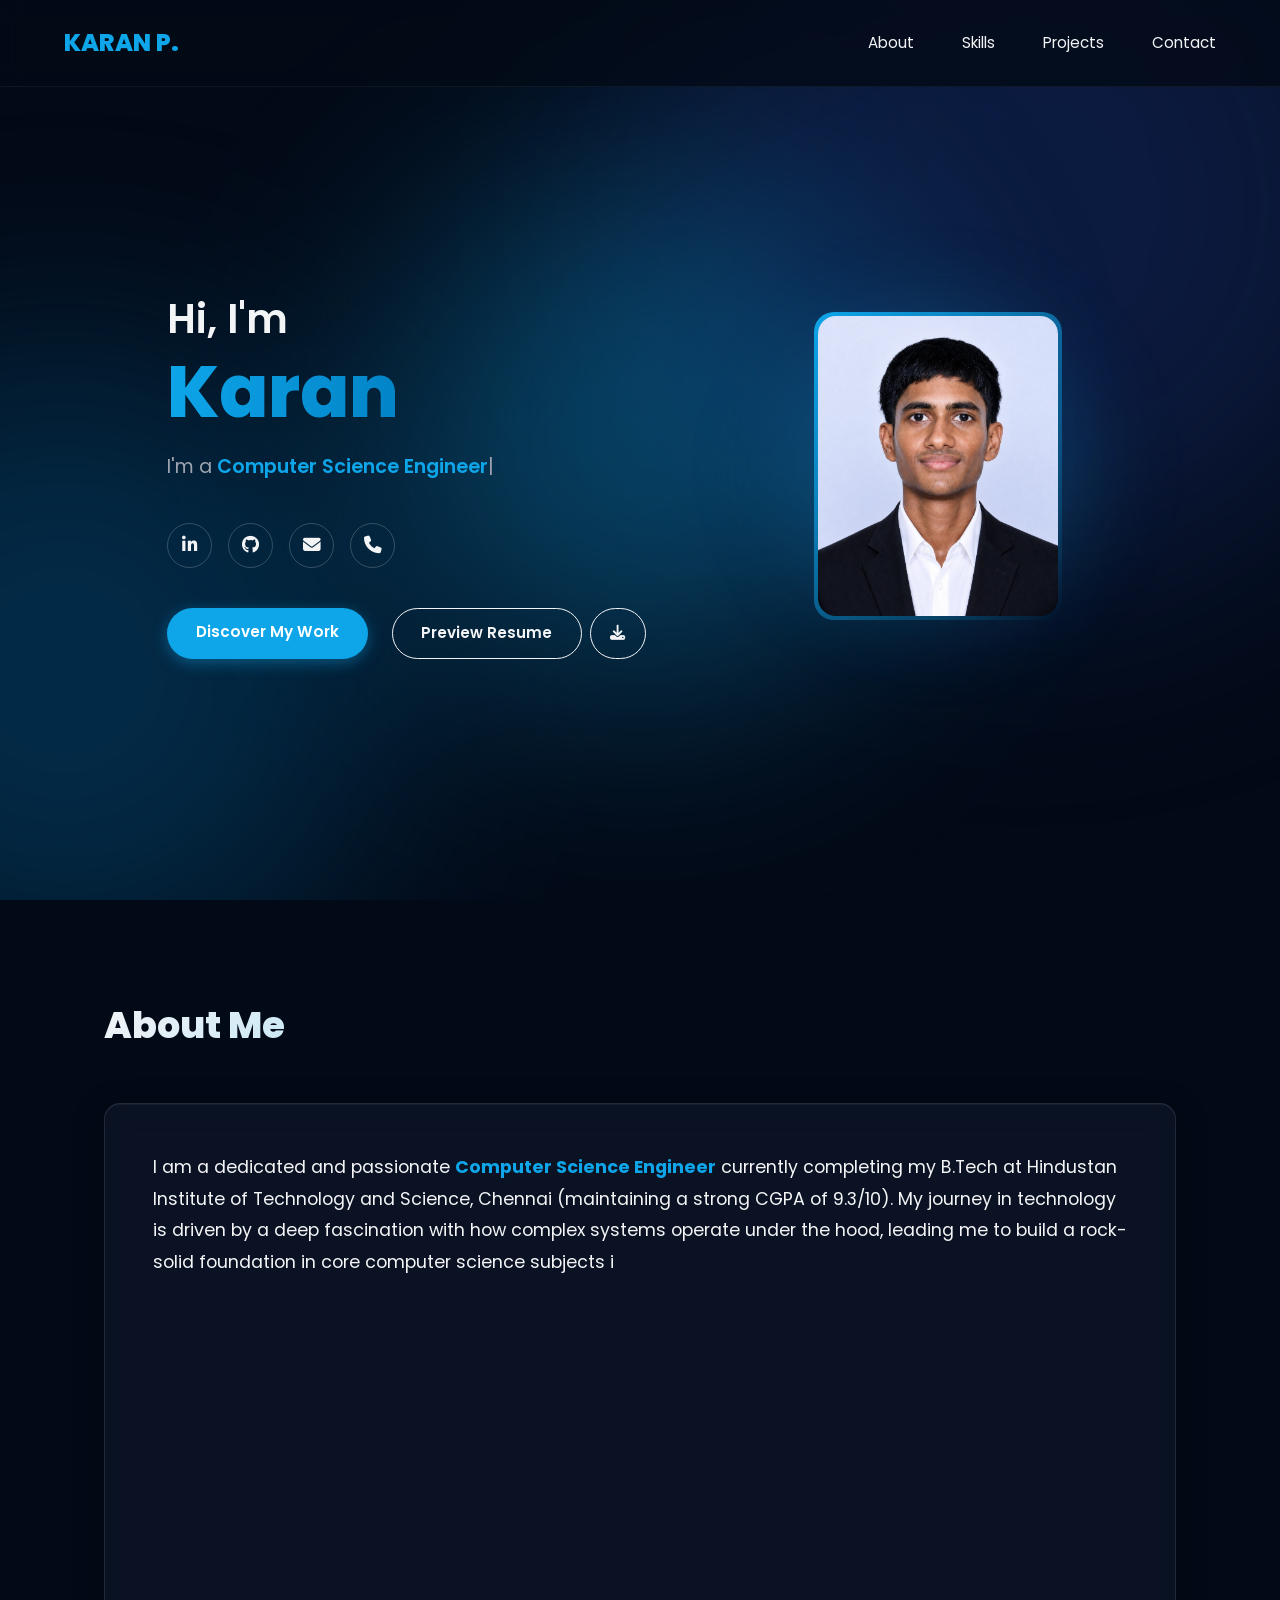
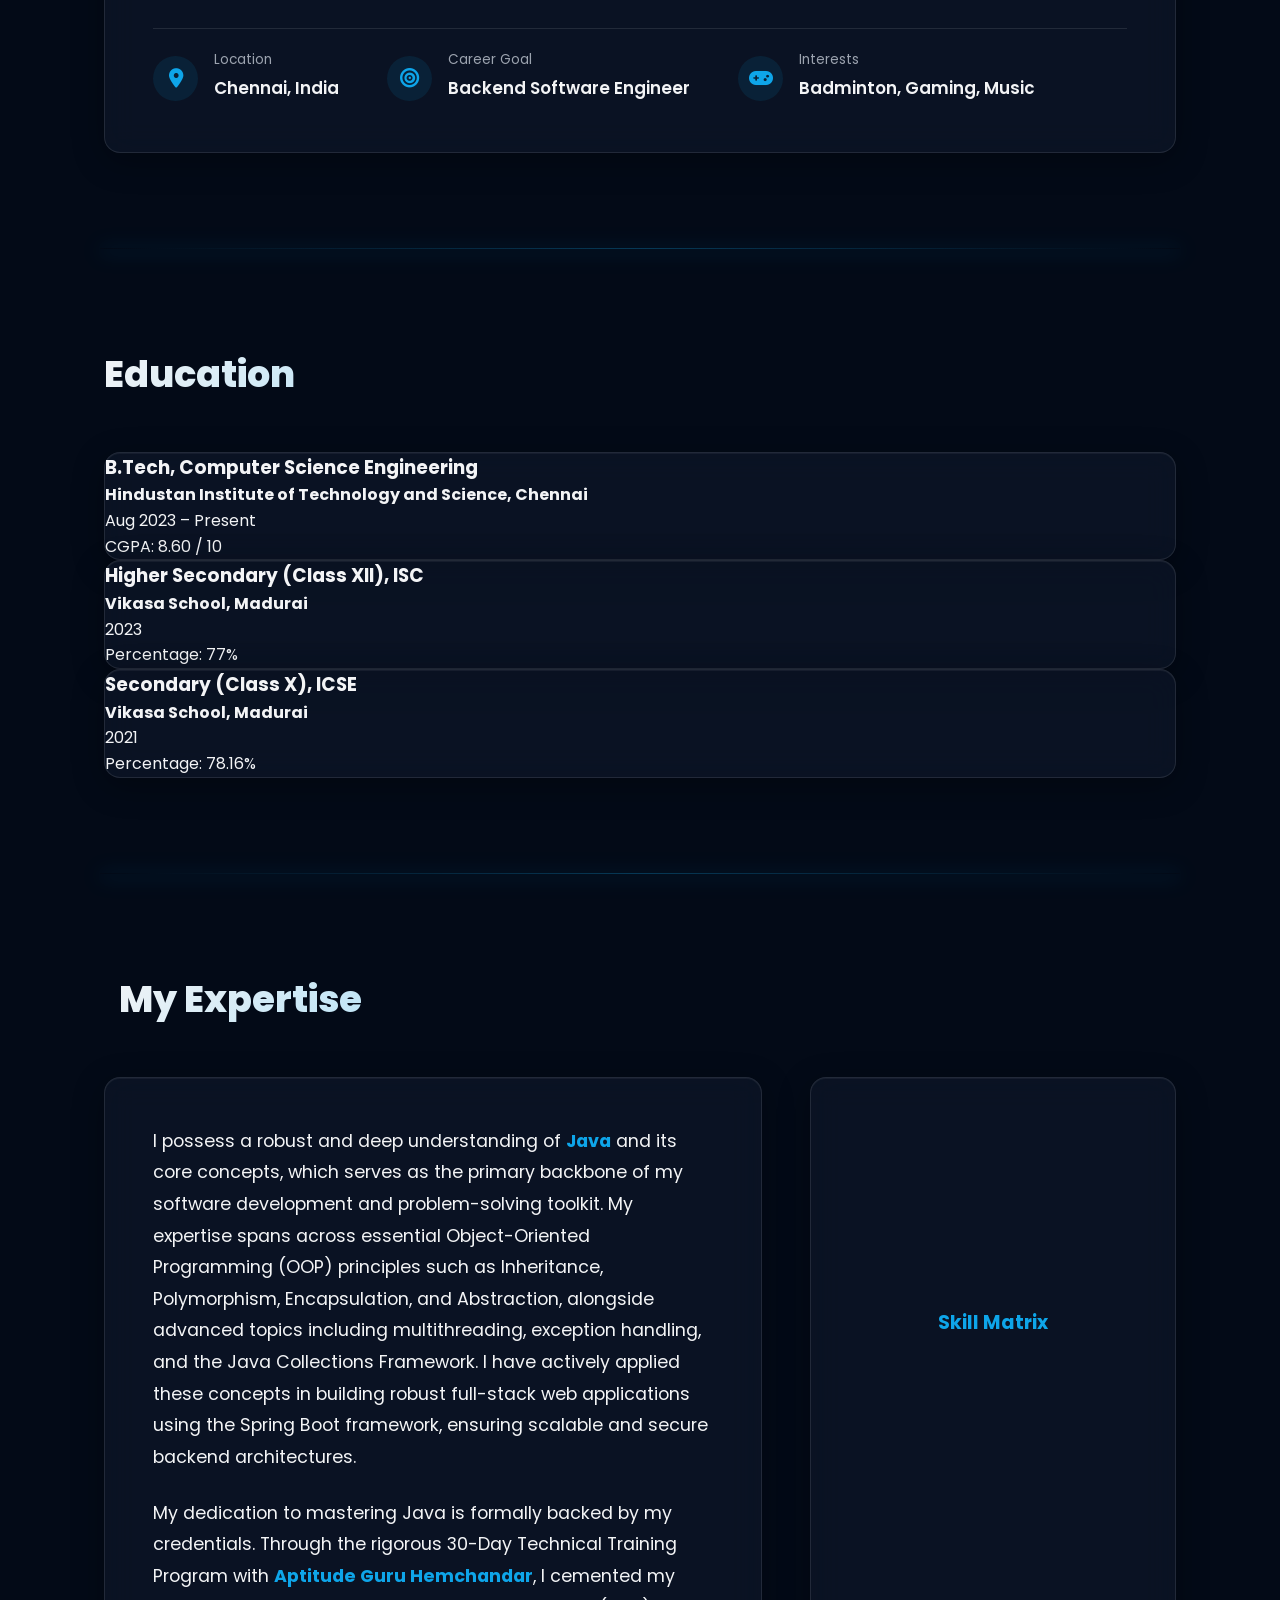
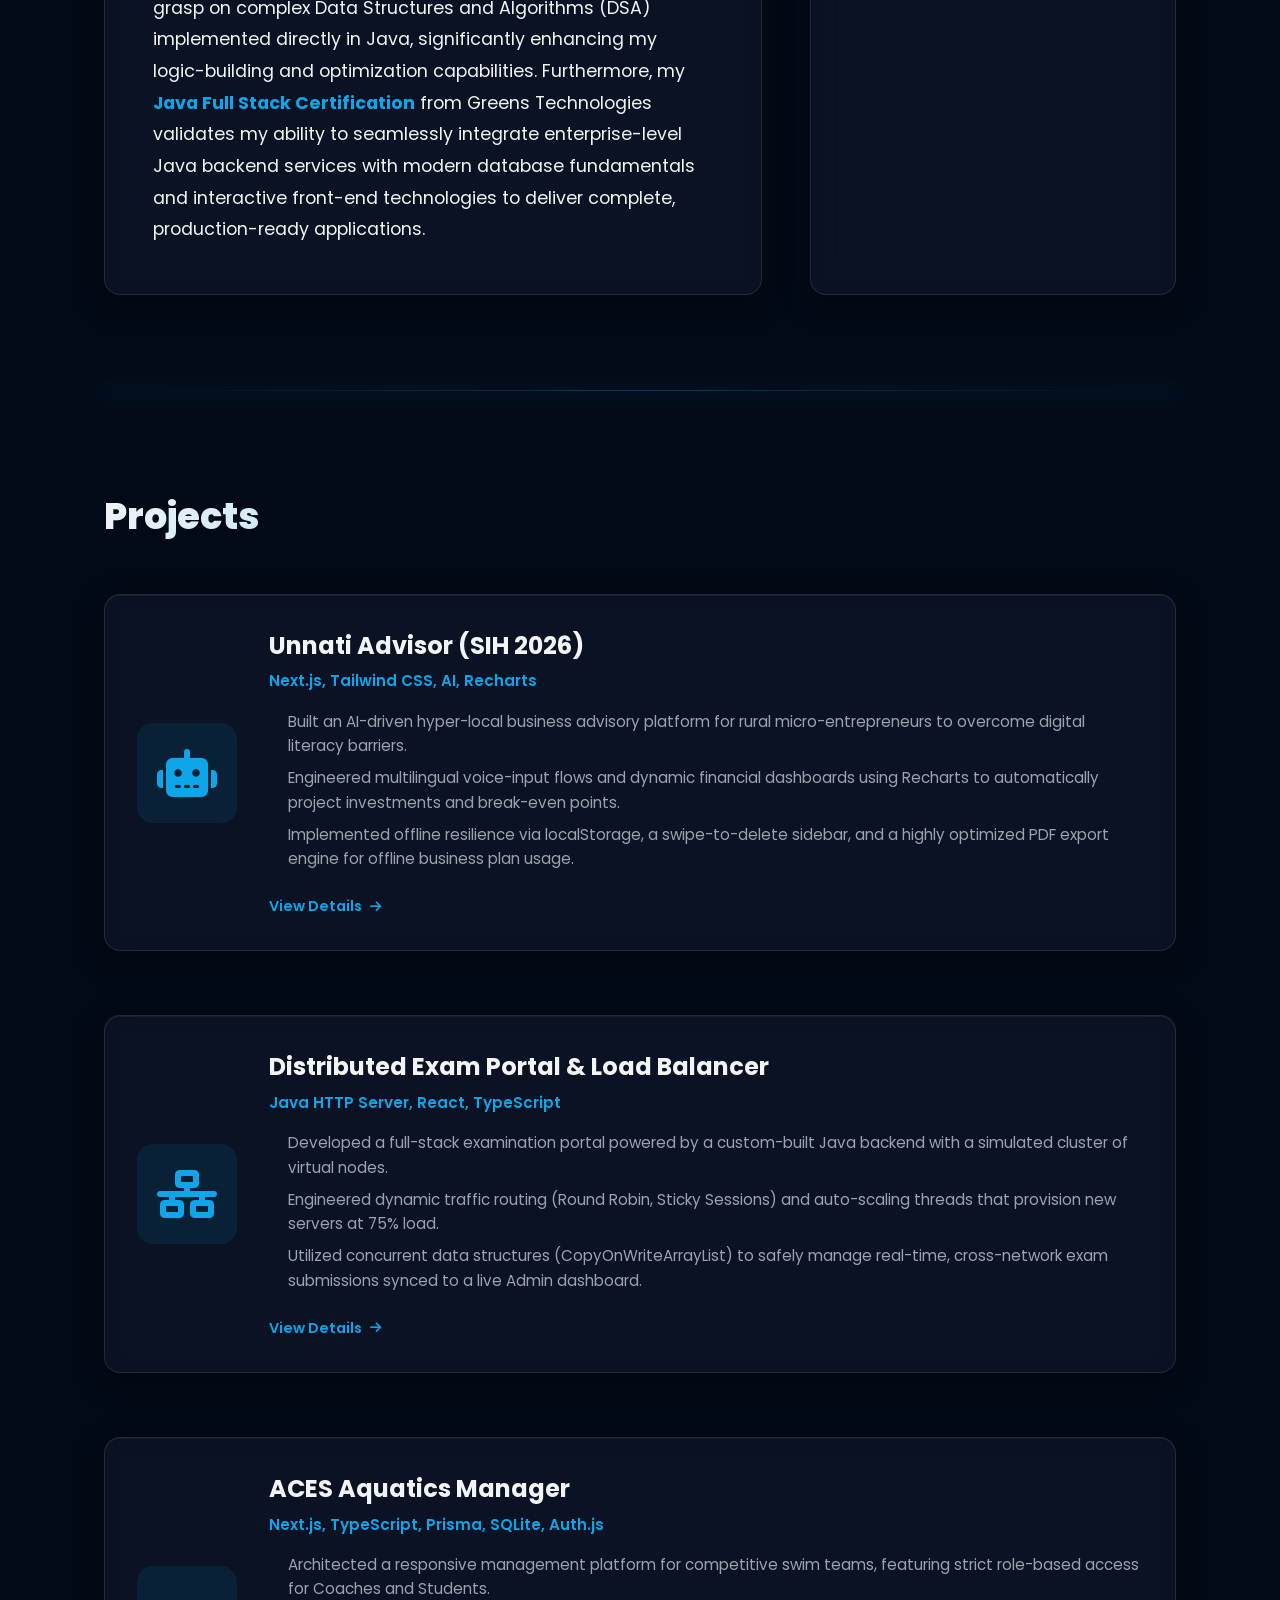
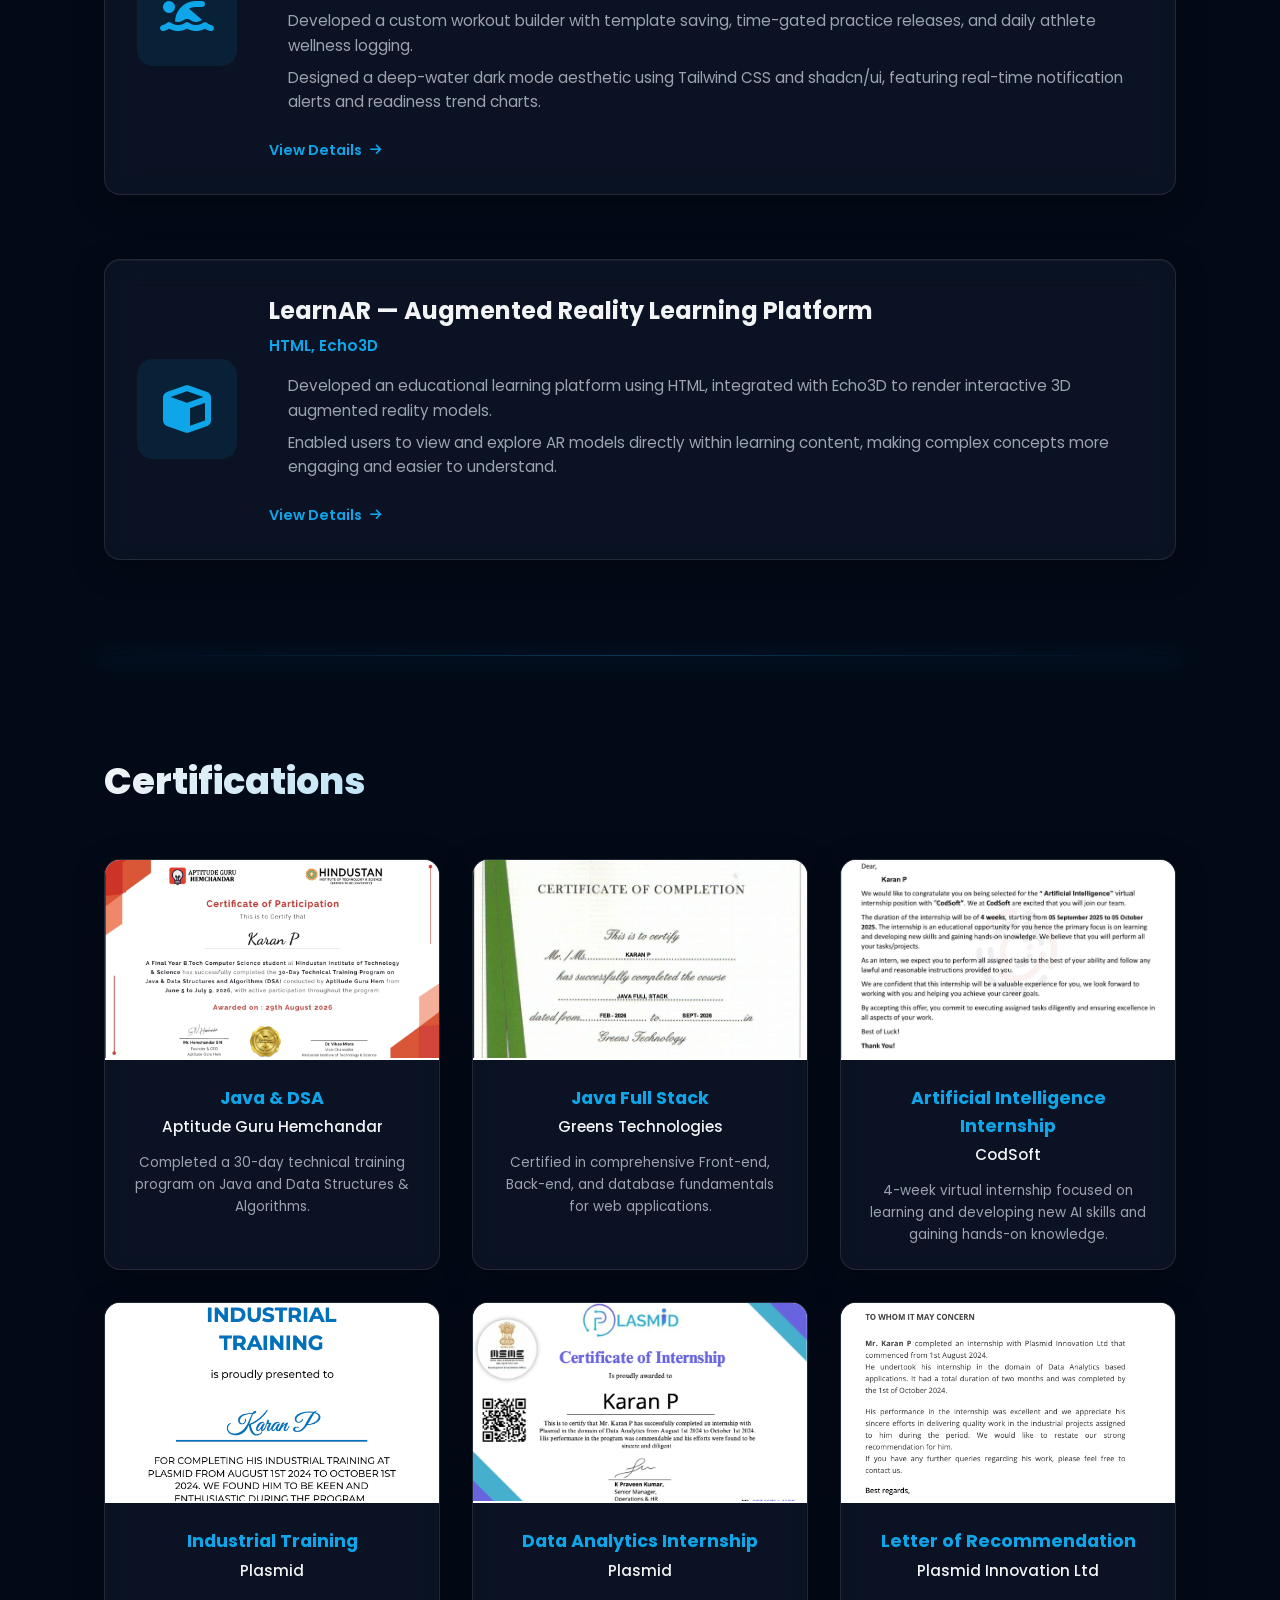
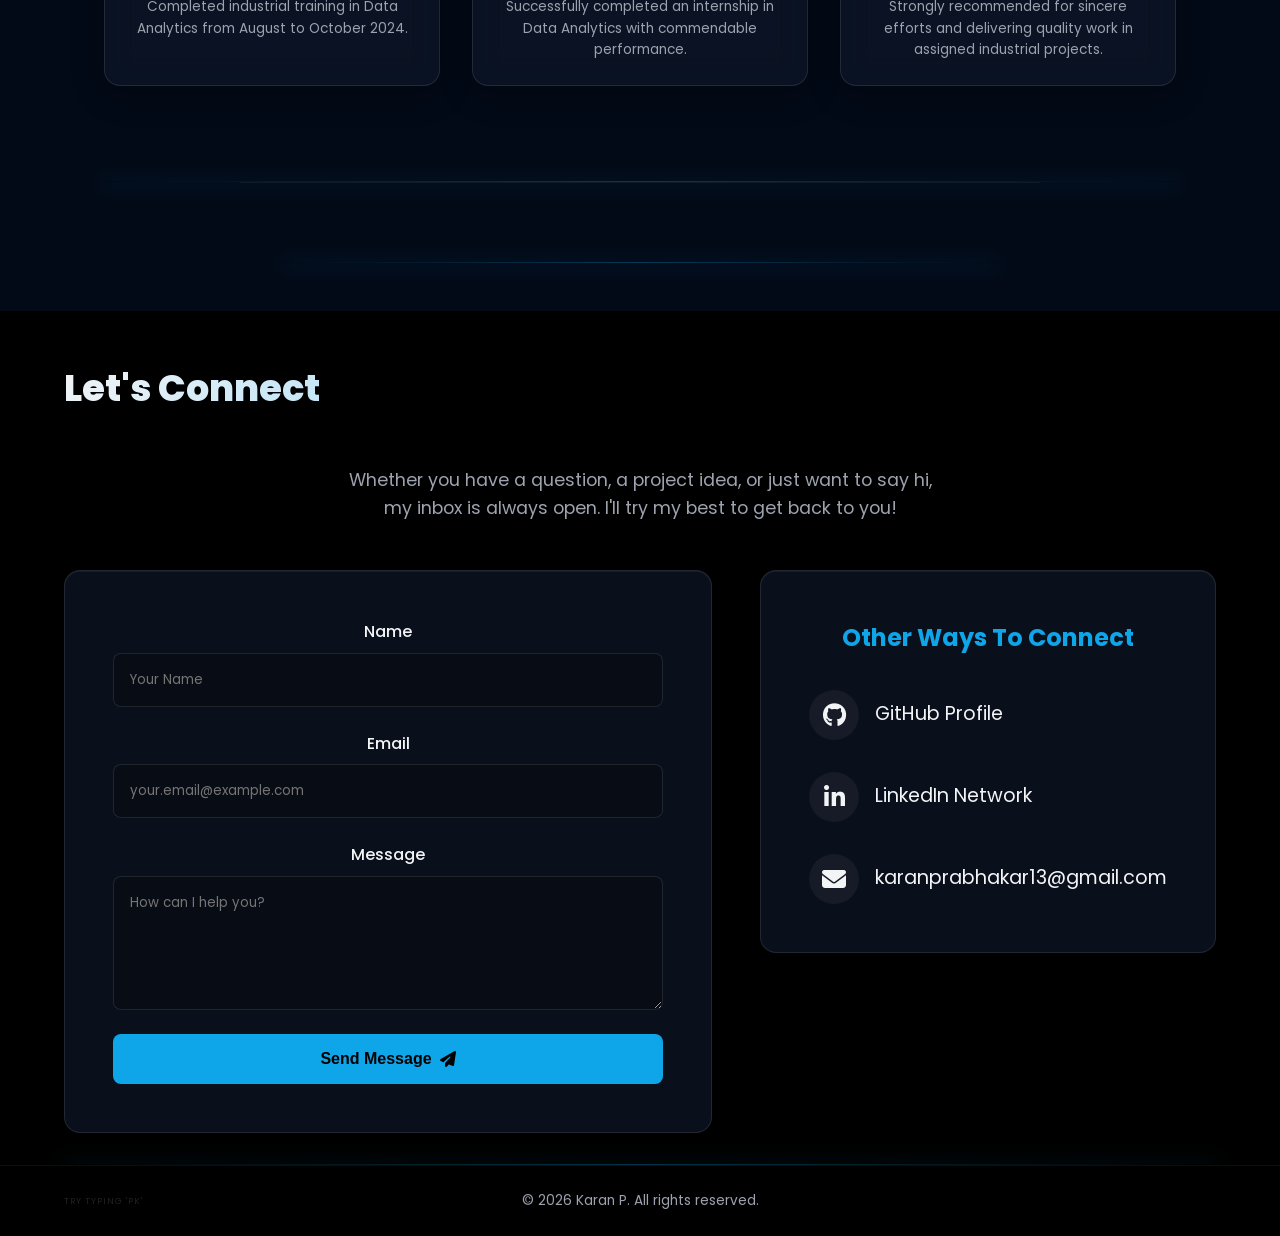
==== index.html @ 6539a645 "Add Interactive Radar Chart and Live Contact Form" ====
<!DOCTYPE html>
<html lang="en">
<head>
    <meta charset="UTF-8">
    <meta name="viewport" content="width=device-width, initial-scale=1.0">
    <title>Karan P - Portfolio</title>
    <link rel="stylesheet" href="style.css?v=1789898659">
    <!-- Font Awesome for icons -->
    <link rel="stylesheet" href="https://cdnjs.cloudflare.com/ajax/libs/font-awesome/6.4.0/css/all.min.css">
    <!-- Devicon for Tech Stack logos -->
    <link rel="stylesheet" href="https://cdn.jsdelivr.net/gh/devicons/devicon@v2.15.1/devicon.min.css">
    <link href="https://fonts.googleapis.com/css2?family=Poppins:wght@300;400;500;600;700;800&display=swap" rel="stylesheet">
    <link rel="icon" href="data:image/svg+xml,<svg xmlns=%22http://www.w3.org/2000/svg%22 viewBox=%220 0 100 100%22><text y=%22.95em%22 x=%2250%25%22 text-anchor=%22middle%22 font-size=%2275%22 fill=%22%230ea5e9%22 font-family=%22sans-serif%22 font-weight=%22bold%22>PK</text></svg>">
    <script type="module">
        import { initGhostFibers } from "./ghost-fibers.js?v=1789851057";
        document.addEventListener("DOMContentLoaded", () => {
            // Try initializing on hero section
            initGhostFibers("ghost-fibers-bg", { lineColor: "#0ea5e9", glowColor: "#0ea5e9" });
        });
    </script>

    <!-- Tailwind CSS (No Preflight to protect existing styles) -->
    <script src="https://cdn.tailwindcss.com"></script>
    <script>
        tailwind.config = {
            corePlugins: { preflight: false },
            theme: { extend: {} }
        }
    </script>
</head>
<body class="loading">
    <div id="ghost-fibers-bg"></div>

    <!-- Cinematic Loading Screen -->
    <div id="loader" class="cinematic-loader">
        <div class="loader-content">
            <div class="loader-subtitle">KARAN'S</div>
            <div class="loader-title">PORTFOLIO</div>
            <div class="splash-loader"></div>
        </div>
    </div>

    <canvas id="matrix-canvas" style="position: fixed; top: 0; left: 0; width: 100vw; height: 100vh; z-index: -3; opacity: 0; pointer-events: none; transition: opacity 1s;"></canvas>
    <div id="scroll-progress"></div>

    <!-- Custom Cursor -->

    <!-- Ambient Animated Background -->
    <div class="bg-blobs">
        <div class="blob blue"></div>
        <div class="blob red"></div>
        <div class="blob purple"></div>
    </div>
    <!-- Particles Overlay -->
    <div id="particles-js" style="position: fixed; top: 0; left: 0; width: 100vw; height: 100vh; z-index: -1; pointer-events: none;"></div>

    <header>
        <nav>
            <div class="logo">KARAN P.</div>
            <ul class="nav-links">
                <li><a href="#about">About</a></li>
                <li><a href="#skills">Skills</a></li>
                <li><a href="#projects">Projects</a></li>
                <li><a href="#contact">Contact</a></li>
            </ul>
            <div class="hamburger">
                <div class="line1"></div>
                <div class="line2"></div>
                <div class="line3"></div>
            </div>
        </nav>
    </header>

    <main>
        <section id="hero">
            <div class="hero-content reveal-init">
                <h1><span style="font-size: 2.5rem; font-weight: 600;">Hi, I'm</span> <br><span class="highlight" style="font-size: 4.5rem;">Karan</span></h1>
                <h2 class="typewriter-container">
                    I'm a <span class="typewriter"></span><span class="cursor-blink">|</span>
                </h2>
                
                <div class="social-links">
                    <a href="https://www.linkedin.com/in/karan-1310-p/" target="_blank" class="social-circle"><i class="fab fa-linkedin-in"></i></a>
                    <a href="https://github.com/Karan-P-13" target="_blank" class="social-circle"><i class="fab fa-github"></i></a>
                    <a href="mailto:karanprabhakar1310@gmail.com" class="social-circle"><i class="fas fa-envelope"></i></a>
                    <a href="tel:+918870772526" class="social-circle"><i class="fas fa-phone"></i></a>
                </div>

                <div class="hero-buttons">
                    <a href="#projects" class="btn primary">Discover My Work</a>
                    <div style="display: flex; gap: 0.5rem;">
                        <a href="#" onclick="openImageModal(event, 'resume_preview.png', 'Resume Preview')" class="btn secondary">Preview Resume</a>
                        <a href="Karan_P_Resume.pdf" download="Karan_P_Resume.pdf" class="btn secondary" title="Download Resume" onclick="fireConfetti()" style="padding: 0.8rem 1.2rem;"><i class="fas fa-download"></i></a>
                    </div>
                </div>
            </div>
            
            <div class="hero-image-container reveal-init">
                <div class="hero-image-glow"></div>
                <div class="hero-image">
                    <img src="profile.jpg" alt="Karan P">
                </div>
            </div>
        </section>

        <section id="about">
            <h2 class="section-title reveal-init">About Me</h2>
            <div class="about-content glass reveal-init" style="text-align: left; padding: 3rem; line-height: 1.8;">
                <div id="about-text-container">
                    <p style="margin-bottom: 1.5rem; font-size: 1.1rem; color: var(--text-primary);">
                        I am a dedicated and passionate <strong style="color: var(--accent-red);">Computer Science Engineer</strong> currently completing my B.Tech at Hindustan Institute of Technology and Science, Chennai (maintaining a strong CGPA of 9.3/10). My journey in technology is driven by a deep fascination with how complex systems operate under the hood, leading me to build a rock-solid foundation in core computer science subjects including Java, Database Management Systems, and Computer Networks.
                    </p>
                    <p style="margin-bottom: 1.5rem; font-size: 1.1rem; color: var(--text-primary);">
                        I actively translate theoretical knowledge into practical solutions by building robust full-stack web applications. My technical arsenal spans modern web technologies such as HTML, CSS, JavaScript, React, and enterprise-level backend frameworks like Spring Boot. I thrive in environments that challenge me to solve intricate problems and optimize system architectures.
                    </p>
                    <p style="font-size: 1.1rem; color: var(--text-primary);">
                        Beyond web development, I am continuously pushing the boundaries of my skill set by diving into the rapidly evolving fields of <strong style="color: var(--accent-red);">Artificial Intelligence & Machine Learning</strong> as part of my final-semester project. As a clear communicator and a highly dependable team player, I am eager to bring my adaptability, strong work ethic, and relentless learning mindset to an entry-level engineering role where I can make an immediate impact.
                    </p>
                </div>
                
                <hr style="border: 0; border-top: 1px solid rgba(255,255,255,0.1); margin: 2.5rem 0 1.5rem 0;">
                <div style="display: flex; gap: 3rem; flex-wrap: wrap;">
                    <div style="display: flex; align-items: center; gap: 1rem;">
                        <div style="width: 45px; height: 45px; border-radius: 50%; background: rgba(14, 165, 233, 0.1); display: flex; align-items: center; justify-content: center; color: var(--accent-red); font-size: 1.2rem;">
                            <i class="fas fa-map-marker-alt"></i>
                        </div>
                        <div>
                            <p style="font-size: 0.85rem; color: var(--text-secondary); margin: 0; line-height: 1;">Location</p>
                            <p style="font-size: 1.05rem; font-weight: 600; color: var(--text-primary); margin: 0; margin-top: 0.4rem;">Chennai, India</p>
                        </div>
                    </div>
                    <div style="display: flex; align-items: center; gap: 1rem;">
                        <div style="width: 45px; height: 45px; border-radius: 50%; background: rgba(14, 165, 233, 0.1); display: flex; align-items: center; justify-content: center; color: var(--accent-red); font-size: 1.2rem;">
                            <i class="fas fa-bullseye"></i>
                        </div>
                        <div>
                            <p style="font-size: 0.85rem; color: var(--text-secondary); margin: 0; line-height: 1;">Career Goal</p>
                            <p style="font-size: 1.05rem; font-weight: 600; color: var(--text-primary); margin: 0; margin-top: 0.4rem;">Backend Software Engineer</p>
                        </div>
                    </div>
                    <div style="display: flex; align-items: center; gap: 1rem;">
                        <div style="width: 45px; height: 45px; border-radius: 50%; background: rgba(14, 165, 233, 0.1); display: flex; align-items: center; justify-content: center; color: var(--accent-red); font-size: 1.2rem;">
                            <i class="fas fa-gamepad"></i>
                        </div>
                        <div>
                            <p style="font-size: 0.85rem; color: var(--text-secondary); margin: 0; line-height: 1;">Interests</p>
                            <p style="font-size: 1.05rem; font-weight: 600; color: var(--text-primary); margin: 0; margin-top: 0.4rem;">Badminton, Gaming, Music</p>
                        </div>
                    </div>
                </div>
            </div>
        </section>

        
        
        
        
        

        
<section id="education" class="max-w-4xl mx-auto p-6 font-sans">
  <!-- Heading perfectly aligned with the cards -->
  <h2 class="text-3xl font-bold mb-8 pl-10 text-white section-title reveal-init">Education</h2>
  
  <!-- Timeline Container -->
  <div class="relative ml-2 reveal-init">
    <!-- The persistent vertical line -->
    <div class="absolute left-0 top-0 bottom-0 w-[2px] bg-blue-500/30"></div>
    
    <!-- Education Item 1 -->
    <div class="relative pl-10 mb-8 group cursor-default">
      <!-- Glowing Dot (Locks perfectly to the line) -->
      <div class="absolute left-[-7px] top-6 w-4 h-4 rounded-full bg-[#0a0f1c] border-2 border-blue-500 transition-all duration-300 group-hover:bg-blue-500 group-hover:shadow-[0_0_12px_3px_rgba(59,130,246,0.6)]"></div>
      
      <!-- Card Content -->
      <div class="bg-[#0f172a] border border-slate-700/50 rounded-xl p-6 transition-all duration-300 group-hover:border-blue-500/30 group-hover:bg-[#15203b] glass">
        <h3 class="text-xl font-bold text-blue-400">B.Tech, Computer Science Engineering</h3>
        <h4 class="text-base font-medium text-gray-300 mt-1">Hindustan Institute of Technology and Science, Chennai</h4>
        <div class="inline-block px-3 py-1 mt-4 mb-2 text-xs font-semibold text-blue-300 bg-blue-900/30 rounded-full border border-blue-800/50">Aug 2023 – Present</div>
        <p class="text-sm font-medium text-gray-200 mt-2">CGPA: <span class="font-bold">8.60 / 10</span></p>
      </div>
    </div>

    <!-- Education Item 2 -->
    <div class="relative pl-10 mb-8 group cursor-default">
      <!-- Glowing Dot -->
      <div class="absolute left-[-7px] top-6 w-4 h-4 rounded-full bg-[#0a0f1c] border-2 border-blue-500 transition-all duration-300 group-hover:bg-blue-500 group-hover:shadow-[0_0_12px_3px_rgba(59,130,246,0.6)]"></div>
      
      <!-- Card Content -->
      <div class="bg-[#0f172a] border border-slate-700/50 rounded-xl p-6 transition-all duration-300 group-hover:border-blue-500/30 group-hover:bg-[#15203b] glass">
        <h3 class="text-xl font-bold text-blue-400">Higher Secondary (Class XII), ISC</h3>
        <h4 class="text-base font-medium text-gray-300 mt-1">Vikasa School, Madurai</h4>
        <div class="inline-block px-3 py-1 mt-4 mb-2 text-xs font-semibold text-blue-300 bg-blue-900/30 rounded-full border border-blue-800/50">2023</div>
        <p class="text-sm font-medium text-gray-200 mt-2">Percentage: <span class="font-bold">77%</span></p>
      </div>
    </div>

    <!-- Education Item 3 -->
    <div class="relative pl-10 mb-2 group cursor-default">
      <!-- Glowing Dot -->
      <div class="absolute left-[-7px] top-6 w-4 h-4 rounded-full bg-[#0a0f1c] border-2 border-blue-500 transition-all duration-300 group-hover:bg-blue-500 group-hover:shadow-[0_0_12px_3px_rgba(59,130,246,0.6)]"></div>
      
      <!-- Card Content -->
      <div class="bg-[#0f172a] border border-slate-700/50 rounded-xl p-6 transition-all duration-300 group-hover:border-blue-500/30 group-hover:bg-[#15203b] glass">
        <h3 class="text-xl font-bold text-blue-400">Secondary (Class X), ICSE</h3>
        <h4 class="text-base font-medium text-gray-300 mt-1">Vikasa School, Madurai</h4>
        <div class="inline-block px-3 py-1 mt-4 mb-2 text-xs font-semibold text-blue-300 bg-blue-900/30 rounded-full border border-blue-800/50">2021</div>
        <p class="text-sm font-medium text-gray-200 mt-2">Percentage: <span class="font-bold">78.16%</span></p>
      </div>
    </div>

  </div>
</section>

                <section id="skills">
            <h2 class="section-title reveal-init" style="display: flex; align-items: center; gap: 15px;">
                <i class="devicon-java-plain colored" style="font-size: 2.5rem;"></i> My Expertise
            </h2>
            <div class="skills-grid reveal-init">
                <div class="java-expertise-content glass"  style="padding: 3rem; text-align: left; line-height: 1.8;">
                    <p style="margin-bottom: 1.5rem; font-size: 1.1rem; color: var(--text-primary);">
                        I possess a robust and deep understanding of <strong style="color: var(--accent-color);">Java</strong> and its core concepts, which serves as the primary backbone of my software development and problem-solving toolkit. My expertise spans across essential Object-Oriented Programming (OOP) principles such as Inheritance, Polymorphism, Encapsulation, and Abstraction, alongside advanced topics including multithreading, exception handling, and the Java Collections Framework. I have actively applied these concepts in building robust full-stack web applications using the Spring Boot framework, ensuring scalable and secure backend architectures.
                    </p>
                    <p style="font-size: 1.1rem; color: var(--text-primary);">
                        My dedication to mastering Java is formally backed by my credentials. Through the rigorous 30-Day Technical Training Program with <strong style="color: var(--accent-color);">Aptitude Guru Hemchandar</strong>, I cemented my grasp on complex Data Structures and Algorithms (DSA) implemented directly in Java, significantly enhancing my logic-building and optimization capabilities. Furthermore, my <strong style="color: var(--accent-color);">Java Full Stack Certification</strong> from Greens Technologies validates my ability to seamlessly integrate enterprise-level Java backend services with modern database fundamentals and interactive front-end technologies to deliver complete, production-ready applications.
                    </p>
                </div>
                
                <div class="glass" style="padding: 2rem; display: flex; align-items: center; justify-content: center; flex-direction: column;">
                    <h3 style="color: var(--accent-color); margin-bottom: 1.5rem; font-size: 1.2rem;">Skill Matrix</h3>
                    <div style="width: 100%; max-width: 400px; aspect-ratio: 1/1;">
                        <canvas id="skillsChart"></canvas>
                    </div>
                </div>
            </div>
        </section>

        
        
        <section id="projects">
            <h2 class="section-title reveal-init">Projects</h2>
            <div class="card-container">
                
                <!-- Project 1: Unnati Advisor -->
                <div class="card glass reveal-init project-card" style="display: flex; gap: 2rem; align-items: center; margin-bottom: 2rem;">
                    <div class="project-icon" style="flex: 0 0 100px; height: 100px; background: rgba(14, 165, 233, 0.1); border-radius: 16px; display: flex; align-items: center; justify-content: center; font-size: 3rem; color: var(--accent-color);">
                        <i class="fas fa-robot"></i>
                    </div>
                    <div>
                        <h3 style="font-size: 1.5rem; color: var(--text-primary); margin-bottom: 0.25rem;">Unnati Advisor (SIH 2026)</h3>
                        <p class="institution" style="color: var(--accent-color); font-weight: 600; font-size: 0.95rem;">Next.js, Tailwind CSS, AI, Recharts</p>
                        <ul class="card-list" style="margin-top: 1rem;">
                            <li style="margin-bottom: 0.5rem;">Built an AI-driven hyper-local business advisory platform for rural micro-entrepreneurs to overcome digital literacy barriers.</li>
                            <li style="margin-bottom: 0.5rem;">Engineered multilingual voice-input flows and dynamic financial dashboards using Recharts to automatically project investments and break-even points.</li>
                            <li>Implemented offline resilience via localStorage, a swipe-to-delete sidebar, and a highly optimized PDF export engine for offline business plan usage.</li>
                        </ul>
                        <div class="project-hint" style="margin-top: 1.5rem; display: flex; align-items: center; gap: 0.5rem; color: var(--accent-color); font-size: 0.9rem; font-weight: 600;">
                            <span>View Details</span> <i class="fas fa-arrow-right" style="transition: transform 0.3s; font-size: 0.8rem;"></i>
                        </div>
                    </div>
                </div>

                <!-- Project 2: Distributed Systems Exam Portal -->
                <div class="card glass reveal-init project-card" style="display: flex; gap: 2rem; align-items: center; margin-bottom: 2rem;">
                    <div class="project-icon" style="flex: 0 0 100px; height: 100px; background: rgba(14, 165, 233, 0.1); border-radius: 16px; display: flex; align-items: center; justify-content: center; font-size: 3rem; color: var(--accent-color);">
                        <i class="fas fa-network-wired"></i>
                    </div>
                    <div>
                        <h3 style="font-size: 1.5rem; color: var(--text-primary); margin-bottom: 0.25rem;">Distributed Exam Portal & Load Balancer</h3>
                        <p class="institution" style="color: var(--accent-color); font-weight: 600; font-size: 0.95rem;">Java HTTP Server, React, TypeScript</p>
                        <ul class="card-list" style="margin-top: 1rem;">
                            <li style="margin-bottom: 0.5rem;">Developed a full-stack examination portal powered by a custom-built Java backend with a simulated cluster of virtual nodes.</li>
                            <li style="margin-bottom: 0.5rem;">Engineered dynamic traffic routing (Round Robin, Sticky Sessions) and auto-scaling threads that provision new servers at 75% load.</li>
                            <li>Utilized concurrent data structures (CopyOnWriteArrayList) to safely manage real-time, cross-network exam submissions synced to a live Admin dashboard.</li>
                        </ul>
                        <div class="project-hint" style="margin-top: 1.5rem; display: flex; align-items: center; gap: 0.5rem; color: var(--accent-color); font-size: 0.9rem; font-weight: 600;">
                            <span>View Details</span> <i class="fas fa-arrow-right" style="transition: transform 0.3s; font-size: 0.8rem;"></i>
                        </div>
                    </div>
                </div>

                <!-- Project 3: ACES Aquatics Manager -->
                <div class="card glass reveal-init project-card" style="display: flex; gap: 2rem; align-items: center; margin-bottom: 2rem;">
                    <div class="project-icon" style="flex: 0 0 100px; height: 100px; background: rgba(14, 165, 233, 0.1); border-radius: 16px; display: flex; align-items: center; justify-content: center; font-size: 3rem; color: var(--accent-color);">
                        <i class="fas fa-swimmer"></i>
                    </div>
                    <div>
                        <h3 style="font-size: 1.5rem; color: var(--text-primary); margin-bottom: 0.25rem;">ACES Aquatics Manager</h3>
                        <p class="institution" style="color: var(--accent-color); font-weight: 600; font-size: 0.95rem;">Next.js, TypeScript, Prisma, SQLite, Auth.js</p>
                        <ul class="card-list" style="margin-top: 1rem;">
                            <li style="margin-bottom: 0.5rem;">Architected a responsive management platform for competitive swim teams, featuring strict role-based access for Coaches and Students.</li>
                            <li style="margin-bottom: 0.5rem;">Developed a custom workout builder with template saving, time-gated practice releases, and daily athlete wellness logging.</li>
                            <li>Designed a deep-water dark mode aesthetic using Tailwind CSS and shadcn/ui, featuring real-time notification alerts and readiness trend charts.</li>
                        </ul>
                        <div class="project-hint" style="margin-top: 1.5rem; display: flex; align-items: center; gap: 0.5rem; color: var(--accent-color); font-size: 0.9rem; font-weight: 600;">
                            <span>View Details</span> <i class="fas fa-arrow-right" style="transition: transform 0.3s; font-size: 0.8rem;"></i>
                        </div>
                    </div>
                </div>

                <!-- Existing LearnAR Project -->
                <div class="card glass reveal-init project-card" style="display: flex; gap: 2rem; align-items: center;">
                    <div class="project-icon" style="flex: 0 0 100px; height: 100px; background: rgba(14, 165, 233, 0.1); border-radius: 16px; display: flex; align-items: center; justify-content: center; font-size: 3rem; color: var(--accent-color);">
                        <i class="fas fa-cube"></i>
                    </div>
                    <div>
                        <h3 style="font-size: 1.5rem; color: var(--text-primary); margin-bottom: 0.25rem;">LearnAR — Augmented Reality Learning Platform</h3>
                        <p class="institution" style="color: var(--accent-color); font-weight: 600; font-size: 0.95rem;">HTML, Echo3D</p>
                        <ul class="card-list" style="margin-top: 1rem;">
                            <li style="margin-bottom: 0.5rem;">Developed an educational learning platform using HTML, integrated with Echo3D to render interactive 3D augmented reality models.</li>
                            <li style="margin-bottom: 0.5rem;">Enabled users to view and explore AR models directly within learning content, making complex concepts more engaging and easier to understand.</li>
                        </ul>
                        <div class="project-hint" style="margin-top: 1.5rem; display: flex; align-items: center; gap: 0.5rem; color: var(--accent-color); font-size: 0.9rem; font-weight: 600;">
                            <span>View Details</span> <i class="fas fa-arrow-right" style="transition: transform 0.3s; font-size: 0.8rem;"></i>
                        </div>
                    </div>
                </div>

            </div>
        </section>


        <section id="credentials">
            <h2 class="section-title reveal-init">Certifications</h2>
            <div class="cert-grid">
                
                <a href="#" onclick="openImageModal(event, 'cert-aptitude.png', 'Java & DSA Certificate')" class="cert-card glass reveal-init">
                    <div class="cert-image">
                        <img src="cert-aptitude.png" alt="Aptitude Guru Certificate">
                    </div>
                    <div class="cert-info">
                        <h3>Java & DSA</h3>
                        <p>Aptitude Guru Hemchandar</p>
                        <p class="cert-desc">Completed a 30-day technical training program on Java and Data Structures & Algorithms.</p>
                    </div>
                </a>

                <a href="#" onclick="openImageModal(event, 'cert-greens.png', 'Java Full Stack Certificate')" class="cert-card glass reveal-init">
                    <div class="cert-image">
                        <img src="cert-greens.png" alt="Greens Technologies Certificate">
                    </div>
                    <div class="cert-info">
                        <h3>Java Full Stack</h3>
                        <p>Greens Technologies</p>
                        <p class="cert-desc">Certified in comprehensive Front-end, Back-end, and database fundamentals for web applications.</p>
                    </div>
                </a>

                <a href="#" onclick="openImageModal(event, 'cert-codsoft.png', 'CodSoft Internship Offer Letter')" class="cert-card glass reveal-init">
                    <div class="cert-image">
                        <img src="cert-codsoft.png" alt="CodSoft Internship Offer Letter">
                    </div>
                    <div class="cert-info">
                        <h3>Artificial Intelligence Internship</h3>
                        <p>CodSoft</p>
                        <p class="cert-desc">4-week virtual internship focused on learning and developing new AI skills and gaining hands-on knowledge.</p>
                    </div>
                </a>
                <a href="#" onclick="openImageModal(event, 'plasmid-training.png', 'Industrial Training Certificate')" class="cert-card glass reveal-init">
                    <div class="cert-image">
                        <img src="plasmid-training.png" alt="Plasmid Industrial Training Certificate">
                    </div>
                    <div class="cert-info">
                        <h3>Industrial Training</h3>
                        <p>Plasmid</p>
                        <p class="cert-desc">Completed industrial training in Data Analytics from August to October 2024.</p>
                    </div>
                </a>

                <a href="#" onclick="openImageModal(event, 'plasmid-internship.png', 'Data Analytics Internship Certificate')" class="cert-card glass reveal-init">
                    <div class="cert-image">
                        <img src="plasmid-internship.png" alt="Plasmid Internship Certificate">
                    </div>
                    <div class="cert-info">
                        <h3>Data Analytics Internship</h3>
                        <p>Plasmid</p>
                        <p class="cert-desc">Successfully completed an internship in Data Analytics with commendable performance.</p>
                    </div>
                </a>

                <a href="#" onclick="openImageModal(event, 'plasmid-lor.png', 'Letter of Recommendation')" class="cert-card glass reveal-init">
                    <div class="cert-image">
                        <img src="plasmid-lor.png" alt="Plasmid Letter of Recommendation">
                    </div>
                    <div class="cert-info">
                        <h3>Letter of Recommendation</h3>
                        <p>Plasmid Innovation Ltd</p>
                        <p class="cert-desc">Strongly recommended for sincere efforts and delivering quality work in assigned industrial projects.</p>
                    </div>
                </a>


            </div>
        </section>

        <section id="tech-stack" class="mini-tech-stack">
            <div class="tech-grid reveal-init">
                <div class="tech-item" data-tooltip="Java"><i class="devicon-java-plain colored"></i></div>
                <div class="tech-item" data-tooltip="Spring Boot"><i class="devicon-spring-plain colored"></i></div>
                <div class="tech-item" data-tooltip="React"><i class="devicon-react-original colored"></i></div>
            </div>
        </section>

                <section id="contact" class="contact-section reveal-init">
            <h2 class="section-title">Let's Connect</h2>
            <p style="text-align: center; color: var(--text-secondary); max-width: 600px; margin: 0 auto 3rem auto; font-size: 1.1rem;">
                Whether you have a question, a project idea, or just want to say hi, my inbox is always open. I'll try my best to get back to you!
            </p>
            
            <div class="skills-grid" style="align-items: start;">
                <!-- Contact Form -->
                <div class="glass" style="padding: 3rem;">
                    <form action="https://formspree.io/f/xvgoekwa" method="POST" id="contact-form" style="display: flex; flex-direction: column; gap: 1.5rem;">
                        <div style="display: flex; flex-direction: column; gap: 0.5rem;">
                            <label for="name" style="color: var(--text-primary); font-weight: 500;">Name</label>
                            <input type="text" id="name" name="name" required style="padding: 1rem; border-radius: 8px; background: rgba(0,0,0,0.2); border: 1px solid rgba(255,255,255,0.1); color: white; font-family: 'Poppins', sans-serif;" placeholder="Your Name">
                        </div>
                        <div style="display: flex; flex-direction: column; gap: 0.5rem;">
                            <label for="email" style="color: var(--text-primary); font-weight: 500;">Email</label>
                            <input type="email" id="email" name="email" required style="padding: 1rem; border-radius: 8px; background: rgba(0,0,0,0.2); border: 1px solid rgba(255,255,255,0.1); color: white; font-family: 'Poppins', sans-serif;" placeholder="your.email@example.com">
                        </div>
                        <div style="display: flex; flex-direction: column; gap: 0.5rem;">
                            <label for="message" style="color: var(--text-primary); font-weight: 500;">Message</label>
                            <textarea id="message" name="message" rows="5" required style="padding: 1rem; border-radius: 8px; background: rgba(0,0,0,0.2); border: 1px solid rgba(255,255,255,0.1); color: white; font-family: 'Poppins', sans-serif; resize: vertical;" placeholder="How can I help you?"></textarea>
                        </div>
                        <button type="submit" class="modal-btn primary" style="justify-content: center; border: none; font-size: 1rem; cursor: pointer; padding: 1rem;">
                            Send Message <i class="fas fa-paper-plane"></i>
                        </button>
                    </form>
                </div>
                
                <!-- Social Links -->
                <div class="glass" style="padding: 3rem; display: flex; flex-direction: column; gap: 2rem;">
                    <h3 style="color: var(--accent-color); font-size: 1.5rem;">Other Ways To Connect</h3>
                    
                    <a href="https://github.com/Karan-P-13" target="_blank" style="display: flex; align-items: center; gap: 1rem; color: var(--text-primary); text-decoration: none; font-size: 1.2rem; transition: color 0.3s;">
                        <div style="width: 50px; height: 50px; border-radius: 50%; background: rgba(255,255,255,0.05); display: flex; align-items: center; justify-content: center; font-size: 1.5rem; transition: transform 0.3s;" class="social-icon">
                            <i class="fab fa-github"></i>
                        </div>
                        GitHub Profile
                    </a>
                    
                    <a href="https://www.linkedin.com/in/karanprabhakar13/" target="_blank" style="display: flex; align-items: center; gap: 1rem; color: var(--text-primary); text-decoration: none; font-size: 1.2rem; transition: color 0.3s;">
                        <div style="width: 50px; height: 50px; border-radius: 50%; background: rgba(255,255,255,0.05); display: flex; align-items: center; justify-content: center; font-size: 1.5rem; transition: transform 0.3s;" class="social-icon">
                            <i class="fab fa-linkedin-in"></i>
                        </div>
                        LinkedIn Network
                    </a>
                    
                    <a href="mailto:karanprabhakar13@gmail.com" style="display: flex; align-items: center; gap: 1rem; color: var(--text-primary); text-decoration: none; font-size: 1.2rem; transition: color 0.3s;">
                        <div style="width: 50px; height: 50px; border-radius: 50%; background: rgba(255,255,255,0.05); display: flex; align-items: center; justify-content: center; font-size: 1.5rem; transition: transform 0.3s;" class="social-icon">
                            <i class="fas fa-envelope"></i>
                        </div>
                        karanprabhakar13@gmail.com
                    </a>
                </div>
            </div>
        </section>
    </main>

        <footer>
        <p>&copy; 2026 Karan P. All rights reserved.</p>
        <span class="pk-hint" style="position: absolute; left: 5%; top: 50%; transform: translateY(-50%); font-size: 0.55rem; letter-spacing: 1px; user-select: none;">TRY TYPING 'PK'</span>
    </footer>

    <!-- Back to Top -->
    <button id="back-to-top" title="Go to top"><i class="fas fa-arrow-up"></i></button>


    <!-- Resume Modal -->
    <div id="image-modal" class="modal-overlay">
        <div class="modal-header">
            <h2 id="modal-title">Preview</h2>
            <button class="close-btn" onclick="closeImageModal()">×</button>
        </div>
        <div class="modal-content">
            <img id="modal-image" src="" alt="Preview">
        </div>
    </div>

    <!-- External Libraries for Catchy Effects -->
    
    <!-- Cinematic Project Modal -->
    <div id="project-modal" class="modal-overlay">
        <div class="modal-content glass">
            <button class="modal-close" id="modal-close-btn"><i class="fas fa-times"></i></button>
            <div class="modal-body">
                <div class="modal-header">
                    <h2 id="modal-title">Project Title</h2>
                    <div id="modal-tech" class="modal-tech">Tech Stack</div>
                </div>
                <div id="modal-desc" style="color: var(--text-secondary); line-height: 1.6;">
                    Project description goes here.
                </div>
                <div class="modal-buttons">
                    <a href="#" class="modal-btn primary" id="modal-demo-btn" target="_blank"><i class="fas fa-external-link-alt"></i> Live Demo</a>
                    <a href="#" class="modal-btn secondary" id="modal-github-btn" target="_blank"><i class="fab fa-github"></i> View Code</a>
                </div>
            </div>
        </div>
    </div>

    <script src="https://cdn.jsdelivr.net/particles.js/2.0.0/particles.min.js"></script>
    <script src="https://cdnjs.cloudflare.com/ajax/libs/vanilla-tilt/1.7.0/vanilla-tilt.min.js"></script>
    
    <script src="https://cdn.jsdelivr.net/npm/canvas-confetti@1.6.0/dist/confetti.browser.min.js"></script>
    <script src="https://cdn.jsdelivr.net/npm/chart.js"></script>
    <script src="click-spark.js?v=1789850035"></script>
    <script src="script.js?v=1789898659"></script>
</body>
</html>
---- style.css ----
:root {
    --accent-color: var(--accent-red);
    --bg-color: #030a17; /* Very dark blue */
    --text-primary: #f3f4f6;
    --text-secondary: #9ca3af;
    --accent-blue: #0284c7; /* Darker sky blue */
    --accent-red: #0ea5e9; /* Sky blue (previously red) */
    --accent-purple: #3b82f6; /* Royal blue (previously purple) */
    --border-color: rgba(255, 255, 255, 0.1);
}

* {
    margin: 0;
    padding: 0;
    box-sizing: border-box;
}

body {
    font-family: 'Poppins', sans-serif;
    background-color: transparent;
    color: var(--text-primary);
    line-height: 1.6;
    overflow-x: hidden;
}

html {
    scroll-behavior: smooth;
}

a {
    text-decoration: none;
    color: inherit;
}

ul {
    list-style: none;
}

/* Custom Cursor */


/* Ambient Animated Background */
.bg-blobs {
    position: fixed;
    top: 0;
    left: 0;
    width: 100vw;
    height: 100vh;
    overflow: hidden;
    z-index: -1;
    pointer-events: none;
}

.blob {
    position: absolute;
    border-radius: 50%;
    filter: blur(120px);
    opacity: 0.35;
    animation: float 30s infinite linear;
}

.blob.blue {
    width: 60vw;
    height: 60vw;
    background: #1e3a8a; /* Dark blue */
    top: -20%;
    right: -10%;
}

.blob.red {
    width: 50vw;
    height: 50vw;
    background: #0369a1; /* Medium blue */
    bottom: -10%;
    left: -20%;
    animation-duration: 25s;
    animation-direction: reverse;
}

.blob.purple {
    width: 40vw;
    height: 40vw;
    background: #0ea5e9; /* Light blue */
    top: 20%;
    left: 30%;
    animation-duration: 35s;
}

@keyframes float {
    0% { transform: translate(0, 0) scale(1) rotate(0deg); }
    33% { transform: translate(40vw, 30vh) scale(1.3) rotate(90deg); }
    66% { transform: translate(-30vw, 50vh) scale(0.7) rotate(-45deg); }
    100% { transform: translate(0, 0) scale(1) rotate(0deg); }
}

/* Glassmorphism Utility */
.glass {
    background: rgba(15, 23, 42, 0.65); 
    backdrop-filter: blur(15px);
    -webkit-backdrop-filter: blur(15px);
    border: 1px solid var(--border-color);
    border-radius: 16px;
    box-shadow: 0 8px 32px rgba(0, 0, 0, 0.3), inset 0 1px 0 rgba(255, 255, 255, 0.05);
    transition: transform 0.4s ease, border-color 0.4s ease, box-shadow 0.4s ease;
}

.glass:hover {
    border-color: rgba(14, 165, 233, 0.4); 
    box-shadow: 0 10px 30px rgba(0, 0, 0, 0.5);
}

/* Smooth Scroll Reveals - Smoother Transition */
.reveal-init {
    opacity: 0;
    transform: translateY(40px) scale(0.95);
    transition: opacity 0.8s cubic-bezier(0.16, 1, 0.3, 1), transform 0.8s cubic-bezier(0.16, 1, 0.3, 1);
}

.reveal-active {
    opacity: 1;
    transform: translateY(0) scale(1);
}

/* Header & Nav */
header {
    position: fixed;
    top: 0;
    width: 100%;
    z-index: 1000;
    background: rgba(3, 10, 23, 0.8);
    backdrop-filter: blur(10px);
    border-bottom: 1px solid rgba(255,255,255,0.05);
}

nav {
    display: flex;
    justify-content: space-between;
    align-items: center;
    padding: 1.5rem 5%;
    max-width: 100%;
    margin: 0 auto;
}

.logo {
    font-size: 1.5rem;
    font-weight: 800;
    color: var(--accent-red);
}

.nav-links {
    display: flex;
    gap: 3rem;
}

.nav-links li a {
    font-size: 0.95rem;
    font-weight: 400;
    color: var(--text-primary);
    transition: color 0.3s ease;
}

.nav-links li a:hover {
    color: var(--accent-red);
}

.hamburger {
    display: none;
}

.hamburger div {
    width: 25px;
    height: 2px;
    background-color: var(--text-primary);
    margin: 5px;
    transition: all 0.3s ease;
}

/* Common Section Styles */
section {
    padding: 6rem 5%;
    max-width: 1200px;
    margin: 0 auto;
    position: relative;
}

section:not(#hero)::after {
    content: '';
    position: absolute;
    bottom: 0;
    left: 5%;
    width: 90%;
    height: 1px;
    background: linear-gradient(90deg, transparent, rgba(14, 165, 233, 0.3), transparent);
    box-shadow: 0 2px 20px rgba(14, 165, 233, 0.8);
}

.section-title {
    font-size: 2.3rem;
    font-weight: 800;
    margin-bottom: 3rem;
    text-align: left;
    background: linear-gradient(135deg, #f3f4f6 0%, #38bdf8 50%, #f3f4f6 100%);
    background-size: 200% auto;
    -webkit-background-clip: text;
    -webkit-text-fill-color: transparent;
    animation: shine-title 4s linear infinite;
}

@keyframes shine-title {
    to { background-position: 200% center; }
}

/* Hero Section */
#hero {
    display: flex;
    align-items: center;
    justify-content: center;
    min-height: 100vh;
    padding-top: 8rem;
    gap: 6rem; /* Controls the exact distance between text and photo */
}

.hero-content {
    flex: 0 1 500px; /* Limits width so it doesn't stretch to the left edge */
}

.hero-content h1 {
    font-size: 4rem;
    font-weight: 800;
    line-height: 1.2;
    margin-bottom: 1rem;
}

.highlight {
    background: linear-gradient(270deg, #0ea5e9, #38bdf8, #0284c7, #0ea5e9);
    background-size: 300% 300%;
    -webkit-background-clip: text;
    -webkit-text-fill-color: transparent;
    animation: wave-colors 6s ease-in-out infinite;
}

@keyframes wave-colors {
    0% { background-position: 0% 50%; }
    50% { background-position: 100% 50%; }
    100% { background-position: 0% 50%; }
}

.typewriter-container {
    font-size: 1.2rem;
    font-weight: 400;
    color: var(--text-secondary);
    margin-bottom: 2.5rem;
}

.typewriter {
    color: var(--accent-red);
    font-weight: 600;
}

.cursor-blink {
    color: var(--text-secondary);
    animation: blink 1s step-end infinite;
}

@keyframes blink {
    0%, 100% { opacity: 1; }
    50% { opacity: 0; }
}

/* Social Circles */
.social-links {
    display: flex;
    gap: 1rem;
    margin-bottom: 2.5rem;
}

.social-circle {
    display: flex;
    align-items: center;
    justify-content: center;
    width: 45px;
    height: 45px;
    border-radius: 50%;
    border: 1px solid rgba(255, 255, 255, 0.2);
    font-size: 1.1rem;
    color: var(--text-primary);
    transition: all 0.3s ease;
    background: transparent;
}

.social-circle:hover {
    background: rgba(255, 255, 255, 0.1);
    transform: translateY(-3px);
    border-color: var(--text-primary);
}

/* Buttons */
.hero-buttons {
    display: flex;
    gap: 1.5rem;
}

.btn {
    padding: 0.8rem 1.8rem;
    border-radius: 50px; /* Pill shape */
    font-size: 0.95rem;
    font-weight: 600;
    transition: all 0.3s ease;
    border: none;
    display: inline-block;
}

.btn.primary {
    background-color: var(--accent-red);
    color: #fff;
    box-shadow: 0 4px 15px rgba(14, 165, 233, 0.4);
}

.btn.primary:hover {
    background-color: #38bdf8;
    transform: translateY(-2px);
    box-shadow: 0 6px 20px rgba(14, 165, 233, 0.6);
}

.btn.secondary {
    background-color: transparent;
    border: 1px solid var(--text-primary);
    color: var(--text-primary);
}

.btn.secondary:hover {
    background-color: rgba(255, 255, 255, 0.1);
    transform: translateY(-2px);
}

/* Hero Image Floating Animation */
@keyframes hero-float {
    0%, 100% { transform: translateY(0); }
    50% { transform: translateY(-10px); }
}

.hero-image-container {
    flex: 0 1 350px;
    display: flex;
    justify-content: center;
    align-items: center;
    position: relative;
}

.hero-image-glow {
    position: absolute;
    width: 100%;
    height: 100%;
    background: radial-gradient(circle, rgba(14, 165, 233, 0.4) 0%, rgba(14, 165, 233, 0) 70%);
    filter: blur(30px);
    z-index: 0;
    transform: scale(1.2);
}

.hero-image {
    position: relative;
    z-index: 1;
    border-radius: 20px;
    padding: 4px;
    background: linear-gradient(135deg, var(--accent-red), transparent);
    animation: hero-float 6s ease-in-out infinite;
}

.hero-image img {
    display: block;
    width: 240px; 
    height: 300px; 
    border-radius: 18px;
    object-fit: cover;
    background-color: #f3f4f6;
    transition: transform 0.5s cubic-bezier(0.25, 1, 0.5, 1), box-shadow 0.5s ease;
}

.hero-image:hover img {
    transform: scale(1.03);
    box-shadow: 0 10px 25px rgba(14, 165, 233, 0.2);
}

/* Certificate Grid */
.cert-grid {
    display: grid;
    grid-template-columns: repeat(auto-fit, minmax(300px, 1fr));
    gap: 2rem;
}

.cert-card {
    padding: 0; 
    overflow: hidden;
    display: flex;
    flex-direction: column;
}

.cert-image {
    width: 100%;
    height: 200px;
    background-color: #fff;
    display: flex;
    justify-content: center;
    align-items: center;
    border-bottom: 2px solid rgba(255, 255, 255, 0.05);
}

.cert-image img {
    width: 100%; 
    height: 100%; 
    object-fit: cover;
}

.cert-info {
    padding: 1.5rem;
    text-align: center;
}

.cert-info h3 {
    font-size: 1.1rem;
    margin-bottom: 0.2rem;
    color: var(--accent-red);
}

.cert-info p {
    font-size: 0.95rem;
    color: var(--text-primary);
    font-weight: 500;
}

.cert-desc {
    font-size: 0.85rem !important;
    color: var(--text-secondary) !important;
    margin-top: 0.8rem;
    font-weight: 400 !important;
}

/* About / Timeline / Cards Updates */

@keyframes timeline-pulse {
    0% { box-shadow: 0 0 0 0 rgba(14, 165, 233, 0.7); }
    70% { box-shadow: 0 0 0 15px rgba(14, 165, 233, 0); }
    100% { box-shadow: 0 0 0 0 rgba(14, 165, 233, 0); }
}

.card-container { display: flex; flex-direction: column; gap: 2rem; }
.card { padding: 2rem; }
.card-header { margin-bottom: 1rem; }
.card-header h3 { font-size: 1.2rem; }
.card-header span { color: var(--text-secondary); font-size: 0.9rem; }
.tech-stack { color: var(--accent-red); font-size: 0.85rem; margin-bottom: 1rem; }
.card-list { padding-left: 1.2rem; color: var(--text-secondary); font-size: 0.95rem; }

/* Skills */
.skills-container { display: flex; flex-wrap: wrap; gap: 1.5rem; }
.skill-category { padding: 1.5rem; flex: 1; min-width: 250px; text-align: center; }
.skill-category h3 { font-size: 1.1rem; margin-bottom: 1rem; color: var(--accent-red); }
.skill-tags { display: flex; flex-wrap: wrap; gap: 0.6rem; justify-content: center; }
.skill-tags span {
    background: rgba(255,255,255,0.05);
    border: 1px solid rgba(255,255,255,0.1);
    padding: 0.4rem 1rem;
    border-radius: 50px;
    font-size: 0.85rem;
}

/* Contact Section */
.contact-section { 
    text-align: center; 
    padding: 3rem 5% 2rem 5%; 
    background-color: #000000;
    max-width: 100%;
    margin-top: 3rem;
    position: relative;
    z-index: 5;
}
.contact-title { 
    color: var(--accent-red); 
    font-size: 1.8rem; 
    margin-bottom: 0.3rem; 
    font-weight: 600; 
}
.contact-subtitle { 
    color: var(--text-secondary); 
    margin-bottom: 1.5rem; 
    font-size: 0.9rem; 
}
.centered-socials { justify-content: center; }

/* Footer */
footer { 
    position: relative;
    text-align: center; 
    padding: 1.5rem; 
    font-size: 0.85rem; 
    color: var(--text-secondary); 
    border-top: 1px solid rgba(255,255,255,0.05); 
    background-color: #000000; 
    position: relative;
    z-index: 5;
}

/* Responsive */
@media screen and (max-width: 768px) {
    #hero { flex-direction: column-reverse; text-align: center; gap: 2rem; }
    .hero-content h1 { font-size: 3rem; }
    .hero-image-container { justify-content: center; }
    .social-links, .hero-buttons { justify-content: center; }
    .hero-buttons { flex-direction: column; }
    
    .nav-links {
        position: fixed;
        right: -100%;
        top: 70px;
        flex-direction: column;
        background: rgba(3, 10, 23, 0.95);
        backdrop-filter: blur(15px);
        width: 100%;
        height: calc(100vh - 70px);
        align-items: center;
        padding-top: 4rem;
        transition: 0.4s ease;
    }
    .nav-active { right: 0; }
    .hamburger { display: block; }
    .toggle .line1 { transform: rotate(-45deg) translate(-5px, 6px); }
    .toggle .line2 { opacity: 0; }
    .toggle .line3 { transform: rotate(45deg) translate(-5px, -6px); }
}

/* Mini Tech Stack Logo Grid */
.mini-tech-stack {
    padding: 2rem 5%;
    max-width: 800px;
    margin: 0 auto;
    border-top: 1px solid rgba(255,255,255,0.05);
}
.tech-grid {
    display: flex;
    flex-wrap: wrap;
    justify-content: center;
    gap: 1.5rem;
}
.tech-item {
    padding: 0.5rem;
    display: flex;
    align-items: center;
    justify-content: center;
    transition: transform 0.3s ease, filter 0.3s ease;
    filter: grayscale(30%);
}
.tech-item:hover {
    transform: translateY(-3px) scale(1.1);
    filter: grayscale(0%);
}
.tech-item i {
    font-size: 2rem;
}

/* Contact Form Layout */
.contact-layout {
    display: flex;
    gap: 4rem;
    align-items: center;
    justify-content: center;
    max-width: 900px;
    margin: 0 auto;
}
.contact-left, .contact-right {
    flex: 1;
}
.contact-form {
    display: flex;
    flex-direction: column;
    gap: 1.2rem;
    padding: 2rem;
    text-align: left;
}
.contact-form input, .contact-form textarea {
    width: 100%;
    padding: 1rem;
    background: rgba(255,255,255,0.03);
    border: 1px solid var(--border-color);
    border-radius: 8px;
    color: var(--text-primary);
    font-family: inherit;
    font-size: 1rem;
    transition: border-color 0.3s ease, background 0.3s ease;
}
.contact-form input:focus, .contact-form textarea:focus {
    outline: none;
    border-color: var(--accent-red);
    background: rgba(255,255,255,0.08);
}
.contact-form button {
}

@media screen and (max-width: 768px) {
    .contact-layout {
        flex-direction: column;
        gap: 2rem;
    }
}

/* Resume Modal */
.modal-overlay {
    position: fixed;
    top: 0;
    left: 0;
    width: 100vw;
    height: 100vh;
    background: rgba(3, 10, 23, 0.95);
    backdrop-filter: blur(15px);
    -webkit-backdrop-filter: blur(15px);
    z-index: 9999;
    display: flex;
    flex-direction: column;
    opacity: 0;
    pointer-events: none;
    transition: opacity 0.3s ease;
}
.modal-overlay.active {
    opacity: 1;
    pointer-events: all;
}
.modal-header {
    display: flex;
    justify-content: space-between;
    align-items: center;
    padding: 1.5rem 5%;
    border-bottom: 1px solid rgba(255, 255, 255, 0.1);
}
.modal-header h2 {
    color: var(--text-primary);
    font-size: 1.5rem;
}
.close-btn {
    background: transparent;
    border: none;
    color: #fff;
    font-size: 2.5rem;
    transition: color 0.3s ease;
}
.close-btn:hover {
    color: var(--accent-red);
}
.modal-content {
    flex-grow: 1;
    overflow-y: auto;
    display: flex;
    justify-content: center;
    padding: 2rem 5%;
}
.modal-content img {
    width: 100%;
    max-width: 850px;
    height: auto;
    align-self: flex-start;
    box-shadow: 0 0 40px rgba(0,0,0,0.8);
}

/* Scroll Progress */
#scroll-progress {
    position: fixed;
    top: 0;
    left: 0;
    width: 0%;
    height: 3px;
    background: var(--accent-red);
    z-index: 10001;
    box-shadow: 0 0 10px var(--accent-red);
    transition: width 0.1s ease;
}

/* Light Mode Variables */
body.light-mode {
    --bg-color: #f3f4f6;
    --text-primary: #1f2937;
    --text-secondary: #4b5563;
    --border-color: rgba(0, 0, 0, 0.1);
}

body.light-mode .glass,
body.light-mode .modal-header, 
body.light-mode .modal-overlay {
    background: rgba(255, 255, 255, 0.7);
    box-shadow: 0 8px 32px rgba(0, 0, 0, 0.05);
}

body.light-mode nav {
    background: rgba(243, 244, 246, 0.8);
    box-shadow: 0 4px 30px rgba(0, 0, 0, 0.05);
}

body.light-mode .blob.blue { background: #93c5fd; }
body.light-mode .blob.red { background: #7dd3fc; }
body.light-mode .blob.purple { background: #60a5fa; }


/* Compact Form */
.compact-form { display: flex; flex-direction: column; gap: 1rem; }
.compact-form input, .compact-form textarea {
    width: 100%; 
    padding: 0.8rem 1rem;
    border-radius: 8px; 
    border: 1px solid var(--border-color);
    background: rgba(255,255,255,0.05); 
    color: var(--text-primary);
    font-family: inherit; 
    font-size: 0.95rem;
}
.compact-form input:focus, .compact-form textarea:focus {
    outline: none; 
    border-color: var(--accent-red);
    box-shadow: 0 0 8px rgba(14, 165, 233, 0.3);
}
body.light-mode .compact-form input, 
body.light-mode .compact-form textarea {
    background: rgba(0,0,0,0.02);
}

/* Mobile Polish Updates */
@media screen and (max-width: 768px) {
    .project-card { 
        flex-direction: column; 
        text-align: center; 
        gap: 1rem !important;
    }
    .project-card ul {
        text-align: left;
    }
    .contact-wrapper { 
        flex-direction: column; 
        gap: 2rem; 
        align-items: center; 
    }
    .contact-title { text-align: center !important; }
    .contact-subtitle { text-align: center !important; }
    .social-links { justify-content: center !important; }
}

/* Custom Scrollbar */
::-webkit-scrollbar {
    width: 4px; /* Thinner */
}
::-webkit-scrollbar-track {
    background: var(--bg-color);
}
::-webkit-scrollbar-thumb {
    background: rgba(14, 165, 233, 0.65); /* Brighter */
    border-radius: 10px;
}
::-webkit-scrollbar-thumb:hover {
    background: rgba(14, 165, 233, 1); /* Max brightness on hover */
}

/* Tooltips */
[data-tooltip] {
    position: relative;
}
[data-tooltip]::before {
    content: attr(data-tooltip);
    position: absolute;
    bottom: 110%;
    left: 50%;
    transform: translateX(-50%) translateY(5px);
    background: rgba(3, 10, 23, 0.95);
    border: 1px solid var(--accent-red);
    color: white;
    padding: 0.4rem 0.8rem;
    border-radius: 8px;
    font-size: 0.85rem;
    font-family: 'Poppins', sans-serif;
    font-weight: 500;
    opacity: 0;
    pointer-events: none;
    transition: opacity 0.3s ease, transform 0.3s ease;
    white-space: nowrap;
    box-shadow: 0 4px 15px rgba(0,0,0,0.5);
    z-index: 1000;
}
[data-tooltip]:hover::before {
    opacity: 1;
    transform: translateX(-50%) translateY(0);
}

/* Back to Top Button */
#back-to-top {
    position: fixed;
    bottom: 30px;
    right: 30px;
    width: 45px;
    height: 45px;
    border-radius: 50%;
    background: rgba(14, 165, 233, 0.2);
    backdrop-filter: blur(10px);
    -webkit-backdrop-filter: blur(10px);
    border: 1px solid var(--accent-red);
    color: var(--text-primary);
    font-size: 1.2rem;
    display: flex;
    align-items: center;
    justify-content: center;
    opacity: 0;
    pointer-events: none;
    transform: translateY(20px);
    transition: all 0.3s ease;
    z-index: 999;
    box-shadow: 0 5px 15px rgba(0,0,0,0.3);
}
#back-to-top.show {
    opacity: 1;
    pointer-events: all;
    transform: translateY(0);
}
#back-to-top:hover {
    background: var(--accent-red);
    box-shadow: 0 5px 20px rgba(14, 165, 233, 0.5);
}

/* PK Matrix Easter Egg */

body.pk-mode {
    --bg-color: #050510 !important;
    --text-primary: #ff0055 !important;
    --text-secondary: #00f0ff !important;
    --accent-color: #ff0055 !important;
    --border-color: rgba(255, 0, 85, 0.4) !important;
    font-family: 'Courier New', Courier, monospace !important;
}

body.pk-mode .glass, body.pk-mode .edu-timeline-content {
    background: rgba(10, 0, 10, 0.85) !important;
    border: 1px solid #ff0055 !important;
    box-shadow: 0 0 20px rgba(255,0,85,0.3), inset 0 0 10px rgba(0,240,255,0.2) !important;
}

body.pk-mode #ghost-fibers-bg,
body.pk-mode .bg-blobs, 
body.pk-mode #particles-js { 
    opacity: 0 !important;
    transition: opacity 1s;
}

body.pk-mode #matrix-canvas { 
    opacity: 1 !important; 
}

/* Glitch Effect for Headings */
body.pk-mode h1, body.pk-mode h2, body.pk-mode .logo {
    position: relative;
    color: #fff !important;
    text-shadow: 2px 0 #ff0055, -2px 0 #00f0ff !important;
    animation: glitch 1.5s infinite;
}

@keyframes glitch {
    0% { text-shadow: 2px 0 #ff0055, -2px 0 #00f0ff; transform: translate(0); }
    20% { text-shadow: -2px 0 #ff0055, 2px 0 #00f0ff; transform: translate(-2px, 1px); }
    40% { text-shadow: 2px 0 #ff0055, -2px 0 #00f0ff; transform: translate(2px, -1px); }
    60% { text-shadow: -2px 0 #ff0055, 2px 0 #00f0ff; transform: translate(-1px, 2px); }
    80% { text-shadow: 2px 0 #ff0055, -2px 0 #00f0ff; transform: translate(1px, -2px); }
    100% { text-shadow: 2px 0 #ff0055, -2px 0 #00f0ff; transform: translate(0); }
}


/* Skills Grid Layout */
.skills-grid {
    display: grid;
    grid-template-columns: 2fr 1fr;
    gap: 3rem;
    align-items: stretch;
}
@media screen and (max-width: 900px) {
    .skills-grid {
        grid-template-columns: 1fr;
    }
}

/* Easter Egg Hint Animation */
.pk-hint {
    color: var(--text-secondary);
    opacity: 0.2;
    animation: subtleWaveGlow 4s ease-in-out infinite;
}

@keyframes subtleWaveGlow {
    0%, 100% {
        opacity: 0.2;
        text-shadow: 0 0 2px rgba(14, 165, 233, 0);
    }
    50% {
        opacity: 0.5;
        text-shadow: 0 0 6px rgba(14, 165, 233, 0.4);
        color: var(--text-primary);
    }
}


}



/* Education Timeline */




/* Cinematic Loading Screen */
body.loading {
    overflow: hidden;
}

#loader.cinematic-loader {
    position: fixed;
    inset: 0;
    z-index: 99999;
    background: radial-gradient(circle at center, #0f172a 0%, #000000 100%);
    display: flex;
    justify-content: center;
    align-items: center;
    transition: opacity 0.8s ease;
}

#loader.cinematic-loader.hidden {
    opacity: 0;
}

.loader-content {
    display: flex;
    flex-direction: column;
    align-items: center;
}

.loader-subtitle {
    font-size: 3.2rem;
    color: #fff;
    font-weight: 600;
    text-transform: uppercase;
    margin-bottom: 0.5rem;
    opacity: 0;
    animation: focusDown 1.2s cubic-bezier(0.16, 1, 0.3, 1) forwards;
}

@keyframes focusDown {
    0% {
        opacity: 0;
        filter: blur(10px);
        letter-spacing: 15px;
        transform: translateY(-30px);
    }
    100% {
        opacity: 1;
        filter: blur(0px);
        letter-spacing: 8px;
        transform: translateY(0);
    }
}

.loader-title {
    font-size: 5rem;
    font-weight: 900;
    letter-spacing: 0.3rem;
    font-family: 'Poppins', sans-serif;
    margin-bottom: 3rem;
    
    /* Hollow setup */
    -webkit-text-stroke: 1px rgba(14, 165, 233, 0.3);
    color: transparent;
    
    /* Gradient Background */
    background-image: linear-gradient(to right, var(--accent-red) 0%, #38bdf8 100%);
    background-repeat: no-repeat;
    -webkit-background-clip: text;
    background-size: 0% 100%;
    
    /* Initial state */
    filter: drop-shadow(0 0 0px var(--accent-red));
    
    animation: cinematicFill 1.6s cubic-bezier(0.4, 0, 0.2, 1) 0.5s forwards;
}

@keyframes cinematicFill {
    0% { background-size: 0% 100%; filter: drop-shadow(0 0 0px transparent); }
    70% { background-size: 100% 100%; filter: drop-shadow(0 0 10px rgba(0, 195, 255, 0.3)); }
    100% { background-size: 100% 100%; filter: drop-shadow(0 0 15px rgba(0, 195, 255, 0.4)); }
}
    100% {
        background-size: 100% 100%;
        filter: drop-shadow(0 0 20px var(--accent-red));
    }
}




    40% { width: 400px; opacity: 1; }
    70% { width: 400px; opacity: 1; }
    100% { width: 150vw; opacity: 0; }
}

@media (max-width: 768px) {
    .loader-title { font-size: 2.8rem; }
    .loader-subtitle { font-size: 2rem; }
    
    @keyframes focusDown {
        0% { opacity: 0; filter: blur(10px); letter-spacing: 10px; transform: translateY(-30px); }
        100% { opacity: 1; filter: blur(0px); letter-spacing: 4px; transform: translateY(0); }
    }
    
    
        40% { width: 250px; opacity: 1; }
        70% { width: 250px; opacity: 1; }
        100% { width: 150vw; opacity: 0; }
    }
}












/* ========== GlareHover Effect (React Bits → Vanilla CSS) ========== */
/* Applied globally to all card-like elements */
.glass,
.card,
.skill-category {
    --gh-angle: -30deg;
    --gh-duration: 550ms;
    --gh-size: 200%;
    --gh-rgba: rgba(255, 255, 255, 0.12);
    position: relative;
    overflow: hidden;
}

.glass::before,
.card::before,
.skill-category::before {
    content: '';
    position: absolute;
    inset: 0;
    background: linear-gradient(
        var(--gh-angle),
        hsla(0, 0%, 0%, 0) 60%,
        var(--gh-rgba) 70%,
        hsla(0, 0%, 0%, 0),
        hsla(0, 0%, 0%, 0) 100%
    );
    transition: var(--gh-duration) ease-in-out;
    background-size:
        var(--gh-size) var(--gh-size),
        100% 100%;
    background-repeat: no-repeat;
    background-position:
        -100% -100%,
        0 0;
    z-index: 1;
    pointer-events: none;
    border-radius: inherit;
}

.glass:hover::before,
.card:hover::before,
.skill-category:hover::before {
    background-position:
        100% 100%,
        0 0;
}

/* Ensure card content stays above the glare layer */
.glass > *,
.card > *,
.skill-category > * {
    position: relative;
    z-index: 2;
}
html { background-color: var(--bg-color); }


/* Universal Levitating Lift Effect (No Slanting) */
.card, .glass, .skill-category {
    transition: transform 0.3s ease, box-shadow 0.3s ease !important;
}

.project-card {
    cursor: pointer;
}

.card:hover, .glass:hover, .skill-category:hover {
    transform: translateY(-8px) !important;
    box-shadow: 0 15px 30px rgba(0, 0, 0, 0.4), 0 0 15px rgba(14, 165, 233, 0.2) !important;
}

/* Cinematic Modal Styles */
.modal-overlay {
    position: fixed;
    top: 0;
    left: 0;
    width: 100vw;
    height: 100vh;
    background: rgba(3, 10, 23, 0.85);
    backdrop-filter: blur(15px);
    -webkit-backdrop-filter: blur(15px);
    z-index: 1000;
    display: flex;
    align-items: center;
    justify-content: center;
    opacity: 0;
    pointer-events: none;
    transition: opacity 0.4s ease;
}

.modal-overlay.active {
    opacity: 1;
    pointer-events: all;
}

.modal-content {
    background: rgba(15, 23, 42, 0.95);
    border: 1px solid rgba(14, 165, 233, 0.3);
    border-radius: 20px;
    width: 90%;
    max-width: 800px;
    max-height: 85vh;
    overflow-y: auto;
    padding: 3rem;
    position: relative;
    transform: scale(0.9) translateY(20px);
    transition: transform 0.4s cubic-bezier(0.175, 0.885, 0.32, 1.275);
    box-shadow: 0 25px 50px -12px rgba(0, 0, 0, 0.5), 0 0 30px rgba(14, 165, 233, 0.15);
}

.modal-overlay.active .modal-content {
    transform: scale(1) translateY(0);
}

.modal-close {
    position: absolute;
    top: 1.5rem;
    right: 1.5rem;
    background: rgba(255,255,255,0.1);
    border: none;
    color: white;
    width: 40px;
    height: 40px;
    border-radius: 50%;
    font-size: 1.2rem;
    cursor: pointer;
    display: flex;
    align-items: center;
    justify-content: center;
    transition: background 0.3s;
}

.modal-close:hover {
    background: rgba(239, 68, 68, 0.8);
}

.modal-body {
    display: flex;
    flex-direction: column;
    gap: 1.5rem;
}

.modal-header h2 {
    font-size: 2rem;
    color: var(--accent-color);
    margin-bottom: 0.5rem;
}

.modal-tech {
    display: inline-block;
    padding: 0.4rem 1rem;
    background: rgba(14, 165, 233, 0.1);
    color: var(--accent-color);
    border-radius: 20px;
    font-size: 0.9rem;
    font-weight: 600;
}

.modal-buttons {
    display: flex;
    gap: 1rem;
    margin-top: 1rem;
}

.modal-btn {
    padding: 0.8rem 1.5rem;
    border-radius: 8px;
    font-weight: 600;
    text-decoration: none;
    display: flex;
    align-items: center;
    gap: 0.5rem;
    transition: all 0.3s;
}

.modal-btn.primary {
    background: var(--accent-color);
    color: #000;
}
.modal-btn.primary:hover {
    background: white;
    box-shadow: 0 0 15px var(--accent-color);
}

.modal-btn.secondary {
    background: rgba(255,255,255,0.05);
    color: white;
    border: 1px solid rgba(255,255,255,0.1);
}
.modal-btn.secondary:hover {
    background: rgba(255,255,255,0.1);
}

/* Project Hint Hover Animation */
.project-card:hover .project-hint .fa-arrow-right {
    transform: translateX(8px);
}

/* Contact Form Inputs */
#contact-form input:focus, #contact-form textarea:focus {
    outline: none;
    border-color: var(--accent-color) !important;
    box-shadow: 0 0 10px rgba(14, 165, 233, 0.3);
}

/* Social Icon Hover */
.social-icon:hover {
    background: var(--accent-color) !important;
    color: #000;
    transform: scale(1.1);
}
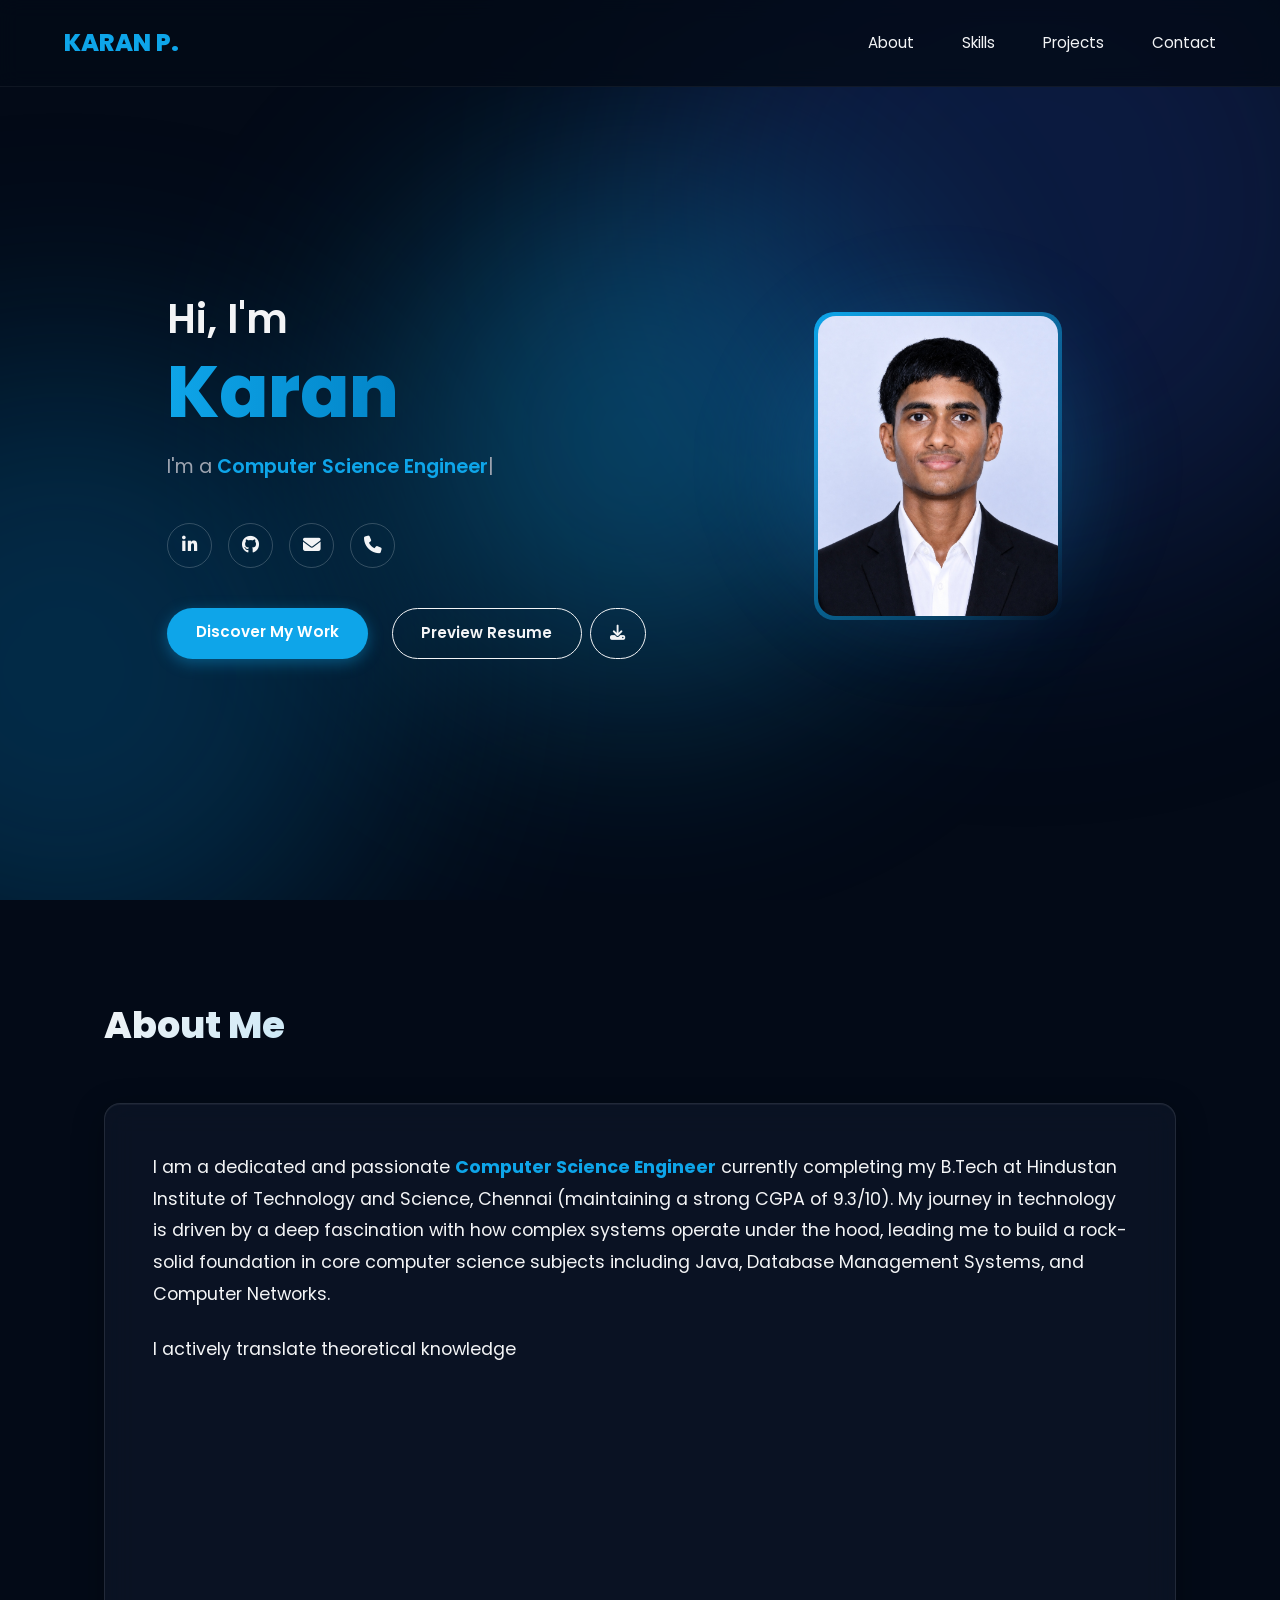
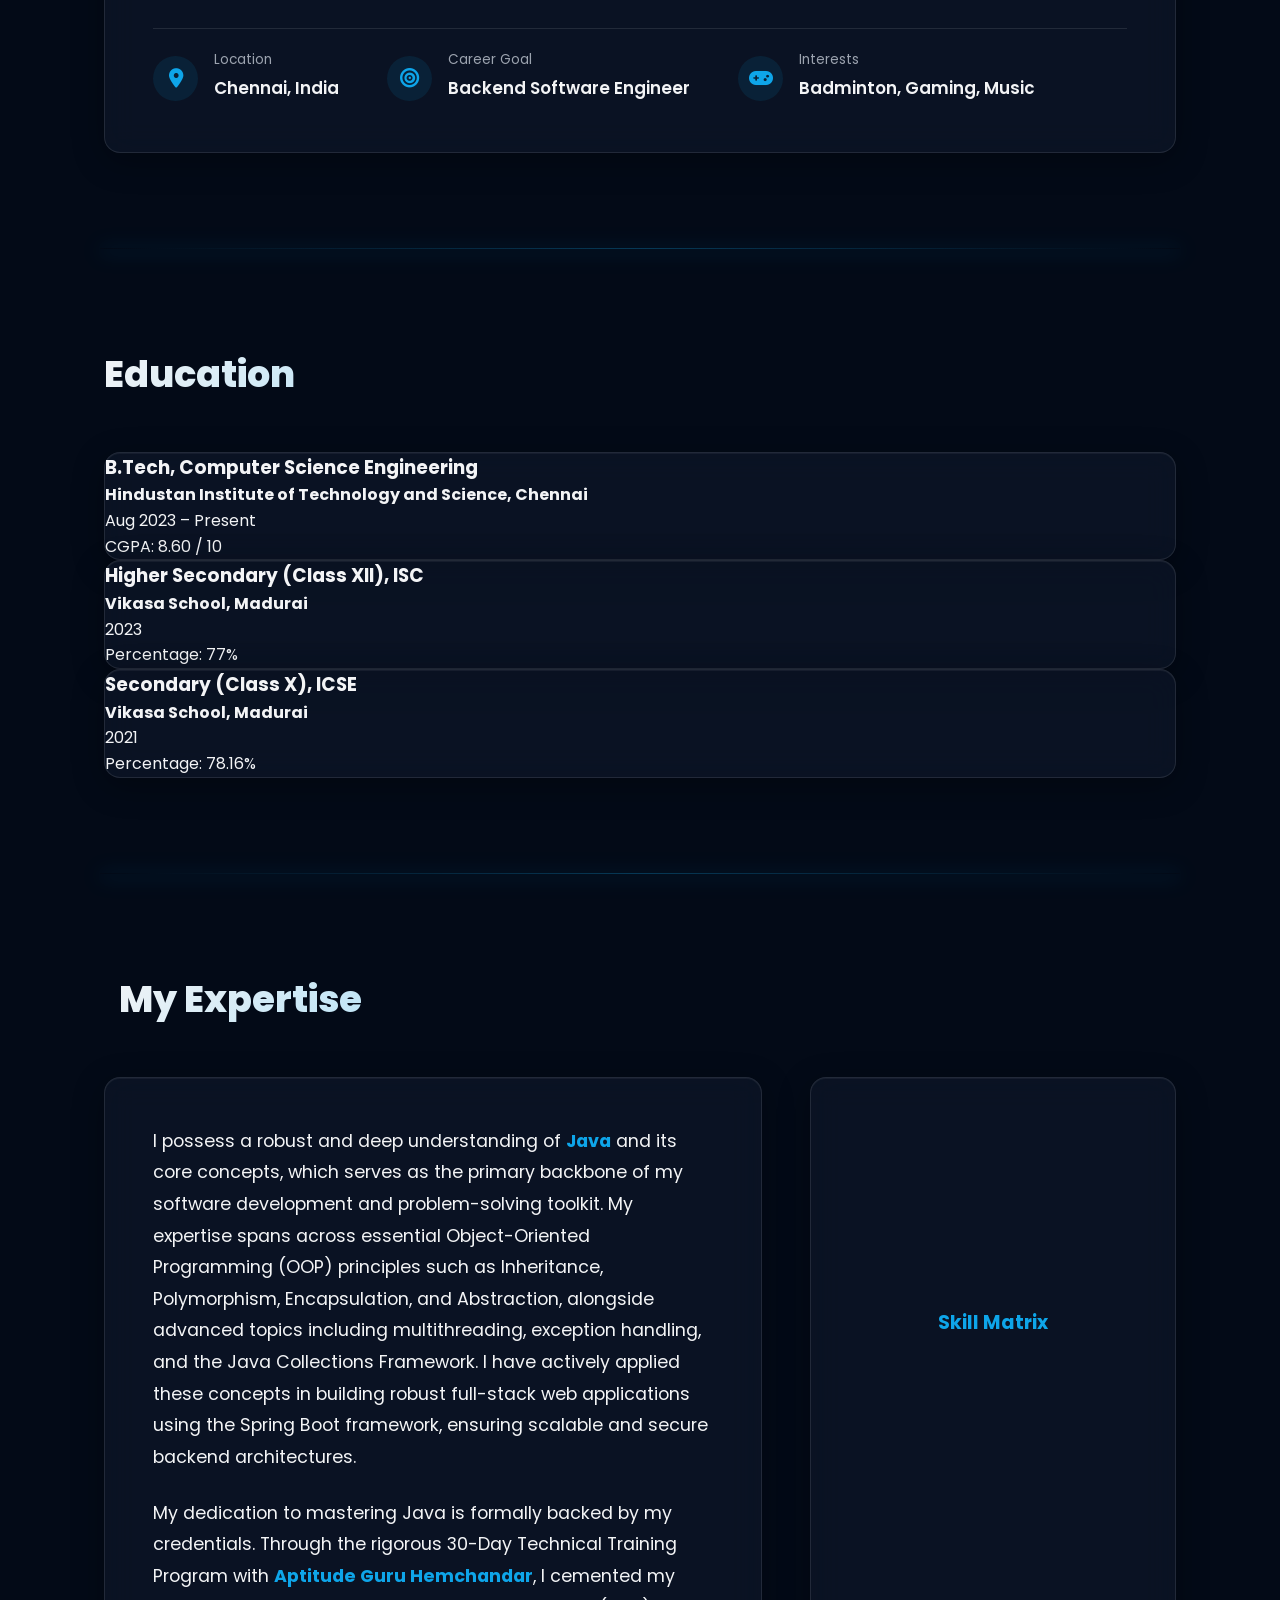
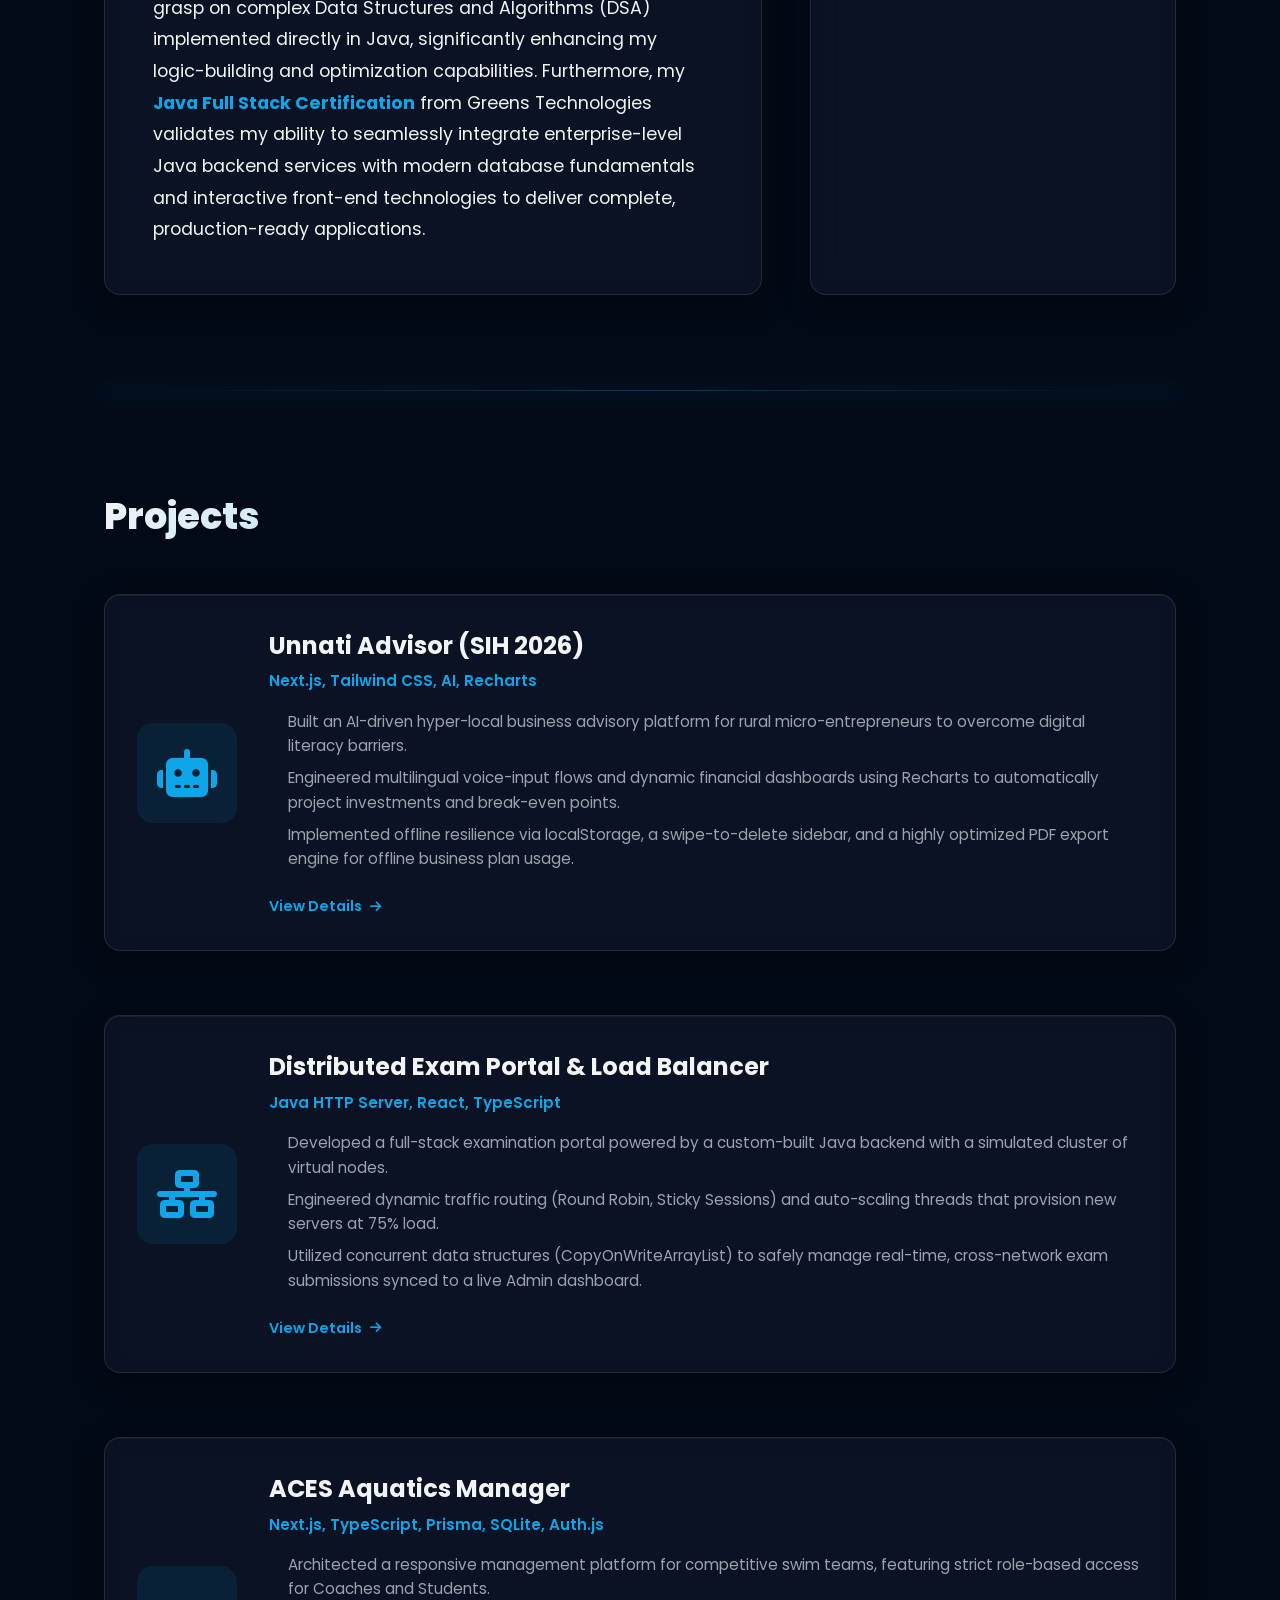
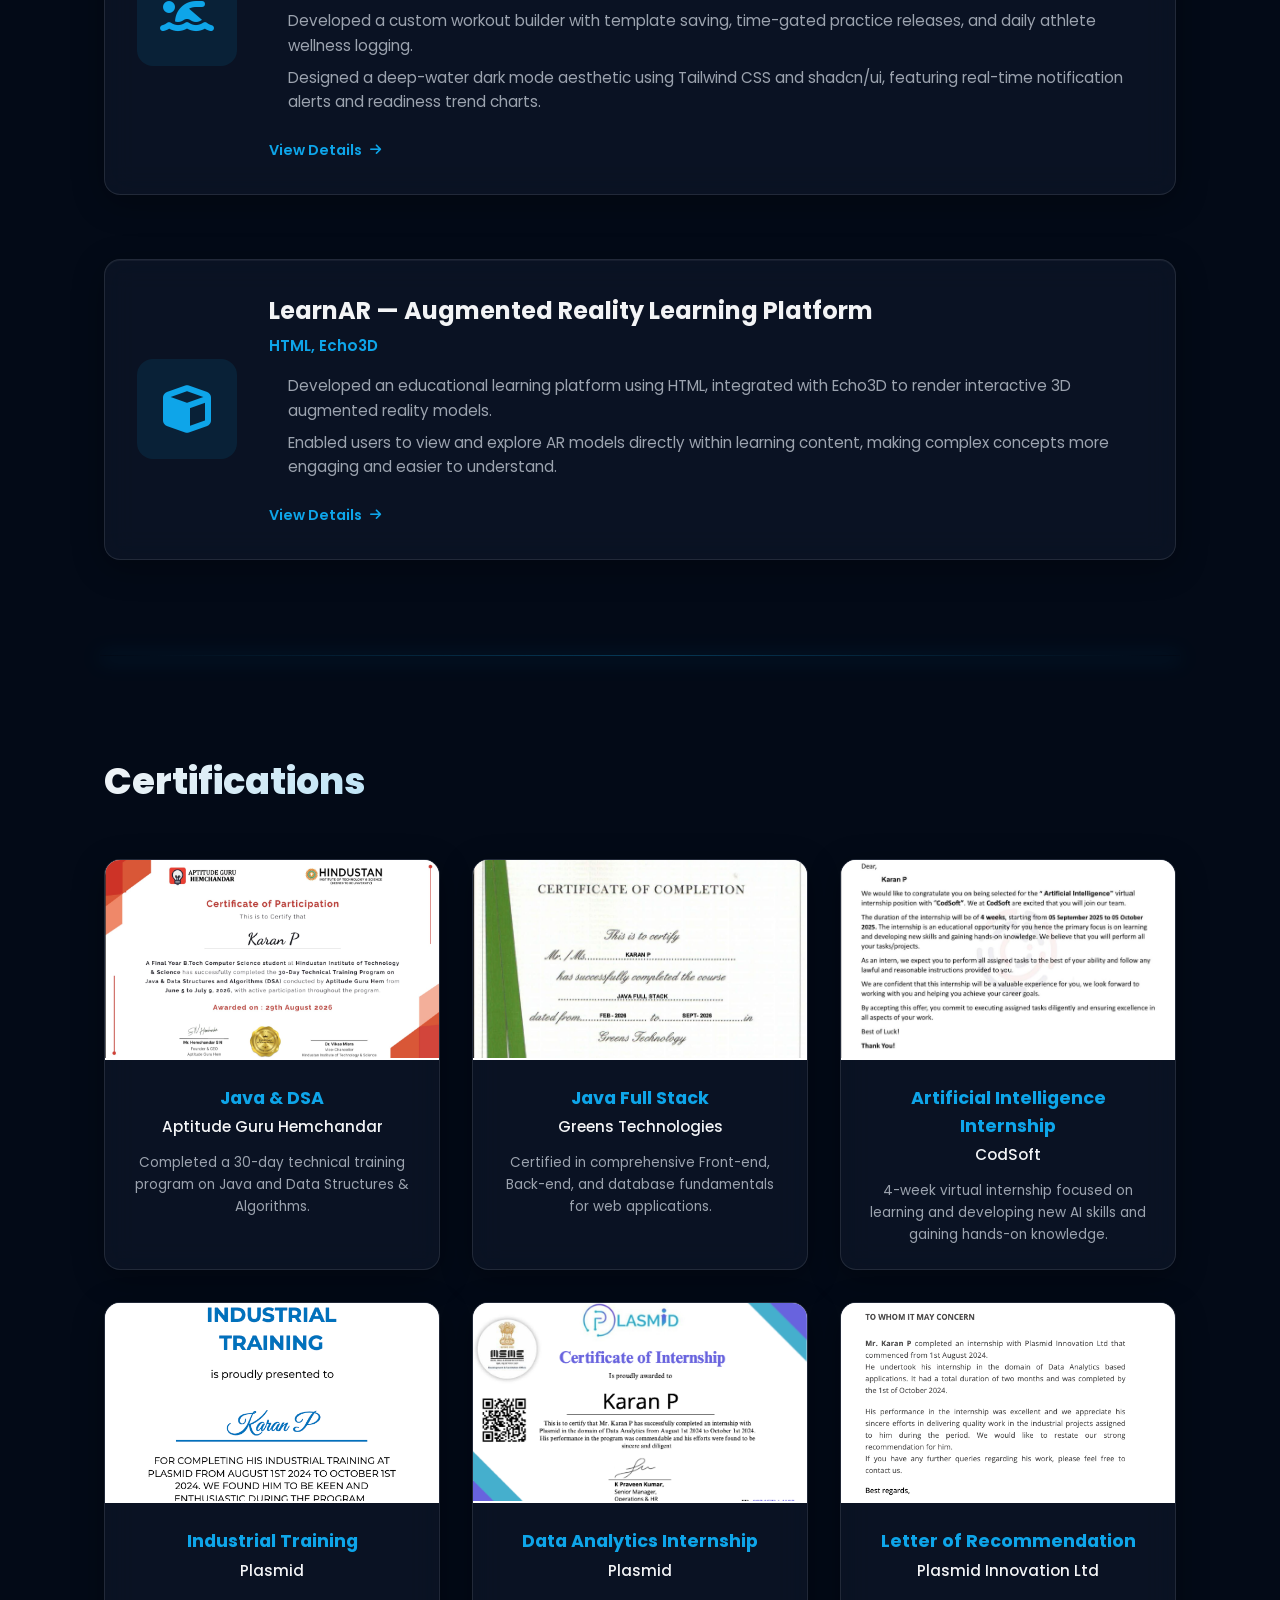
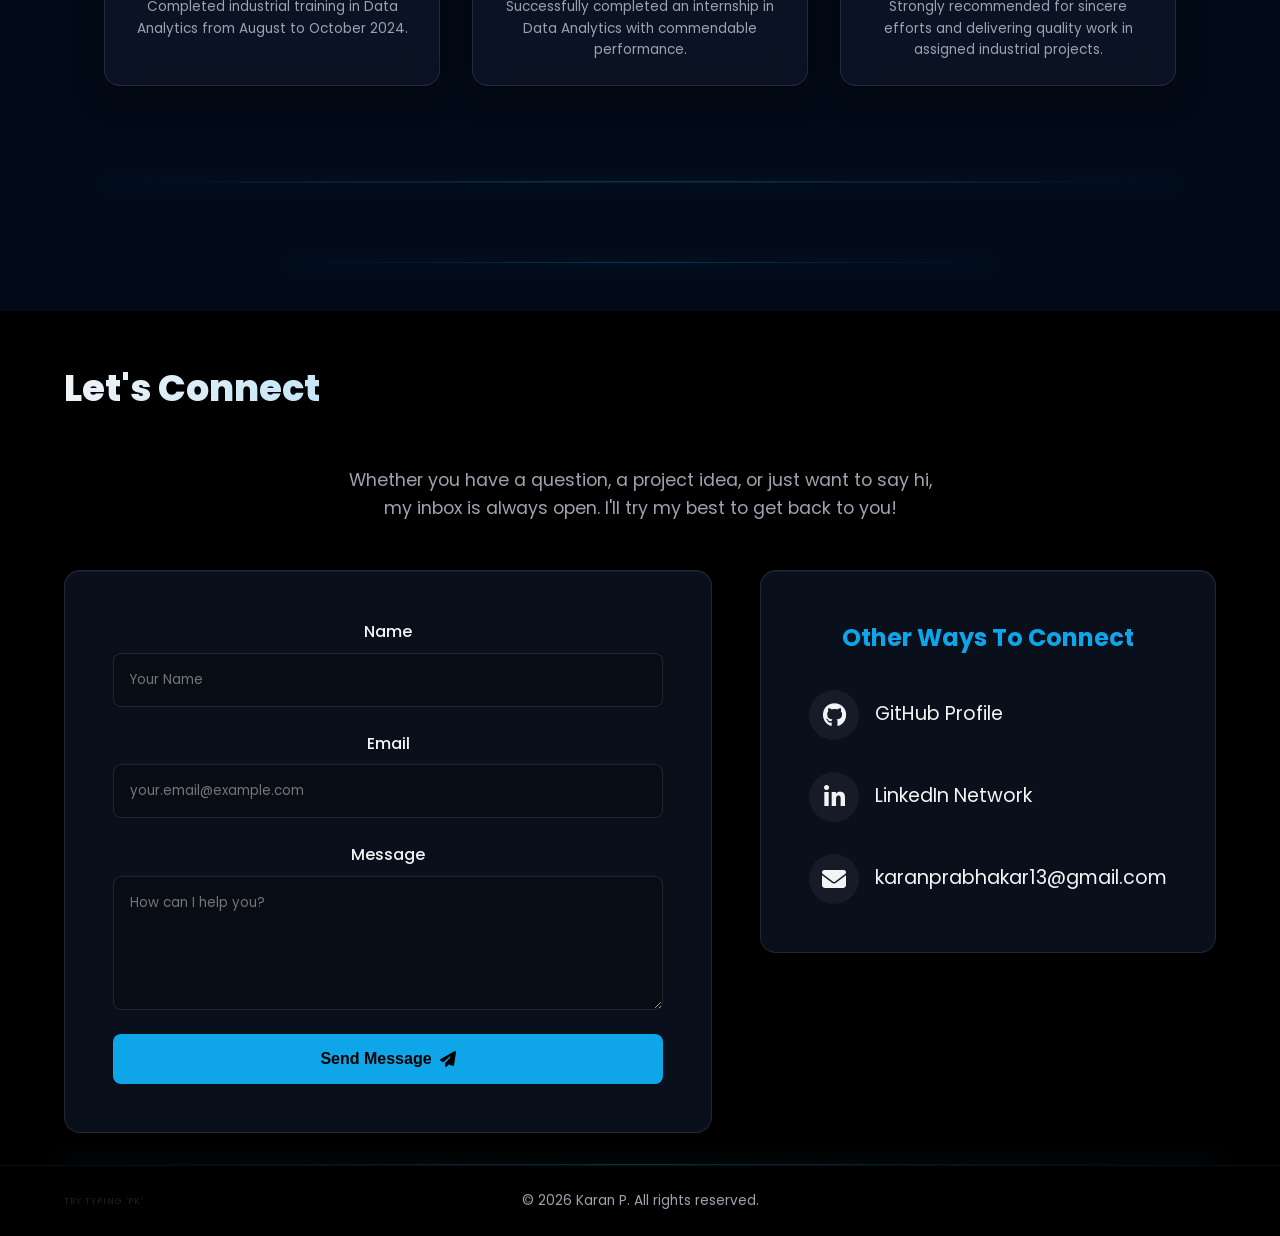
==== commit b54411f5: "Wire up live demo and GitHub links dynamically in Project Modal" ====
--- a/index.html
+++ b/index.html
@@ -242,7 +242,7 @@
             <div class="card-container">
                 
                 <!-- Project 1: Unnati Advisor -->
-                <div class="card glass reveal-init project-card" style="display: flex; gap: 2rem; align-items: center; margin-bottom: 2rem;">
+                <div class="card glass reveal-init project-card" data-demo="https://rural-business-advisor-gamma.vercel.app/" data-github="https://github.com/Karan-P-13" style="display: flex; gap: 2rem; align-items: center; margin-bottom: 2rem;">
                     <div class="project-icon" style="flex: 0 0 100px; height: 100px; background: rgba(14, 165, 233, 0.1); border-radius: 16px; display: flex; align-items: center; justify-content: center; font-size: 3rem; color: var(--accent-color);">
                         <i class="fas fa-robot"></i>
                     </div>
@@ -261,7 +261,7 @@
                 </div>
 
                 <!-- Project 2: Distributed Systems Exam Portal -->
-                <div class="card glass reveal-init project-card" style="display: flex; gap: 2rem; align-items: center; margin-bottom: 2rem;">
+                <div class="card glass reveal-init project-card" data-demo="" data-github="https://github.com/Karan-P-13" style="display: flex; gap: 2rem; align-items: center; margin-bottom: 2rem;">
                     <div class="project-icon" style="flex: 0 0 100px; height: 100px; background: rgba(14, 165, 233, 0.1); border-radius: 16px; display: flex; align-items: center; justify-content: center; font-size: 3rem; color: var(--accent-color);">
                         <i class="fas fa-network-wired"></i>
                     </div>
@@ -280,7 +280,7 @@
                 </div>
 
                 <!-- Project 3: ACES Aquatics Manager -->
-                <div class="card glass reveal-init project-card" style="display: flex; gap: 2rem; align-items: center; margin-bottom: 2rem;">
+                <div class="card glass reveal-init project-card" data-demo="" data-github="https://github.com/Karan-P-13" style="display: flex; gap: 2rem; align-items: center; margin-bottom: 2rem;">
                     <div class="project-icon" style="flex: 0 0 100px; height: 100px; background: rgba(14, 165, 233, 0.1); border-radius: 16px; display: flex; align-items: center; justify-content: center; font-size: 3rem; color: var(--accent-color);">
                         <i class="fas fa-swimmer"></i>
                     </div>
@@ -299,7 +299,7 @@
                 </div>
 
                 <!-- Existing LearnAR Project -->
-                <div class="card glass reveal-init project-card" style="display: flex; gap: 2rem; align-items: center;">
+                <div class="card glass reveal-init project-card" data-demo="" data-github="https://github.com/Karan-P-13" style="display: flex; gap: 2rem; align-items: center;">
                     <div class="project-icon" style="flex: 0 0 100px; height: 100px; background: rgba(14, 165, 233, 0.1); border-radius: 16px; display: flex; align-items: center; justify-content: center; font-size: 3rem; color: var(--accent-color);">
                         <i class="fas fa-cube"></i>
                     </div>
@@ -506,6 +506,6 @@
     <script src="https://cdn.jsdelivr.net/npm/canvas-confetti@1.6.0/dist/confetti.browser.min.js"></script>
     <script src="https://cdn.jsdelivr.net/npm/chart.js"></script>
     <script src="click-spark.js?v=1789850035"></script>
-    <script src="script.js?v=1789898659"></script>
+    <script src="script.js?v=1790267856"></script>
 </body>
 </html>
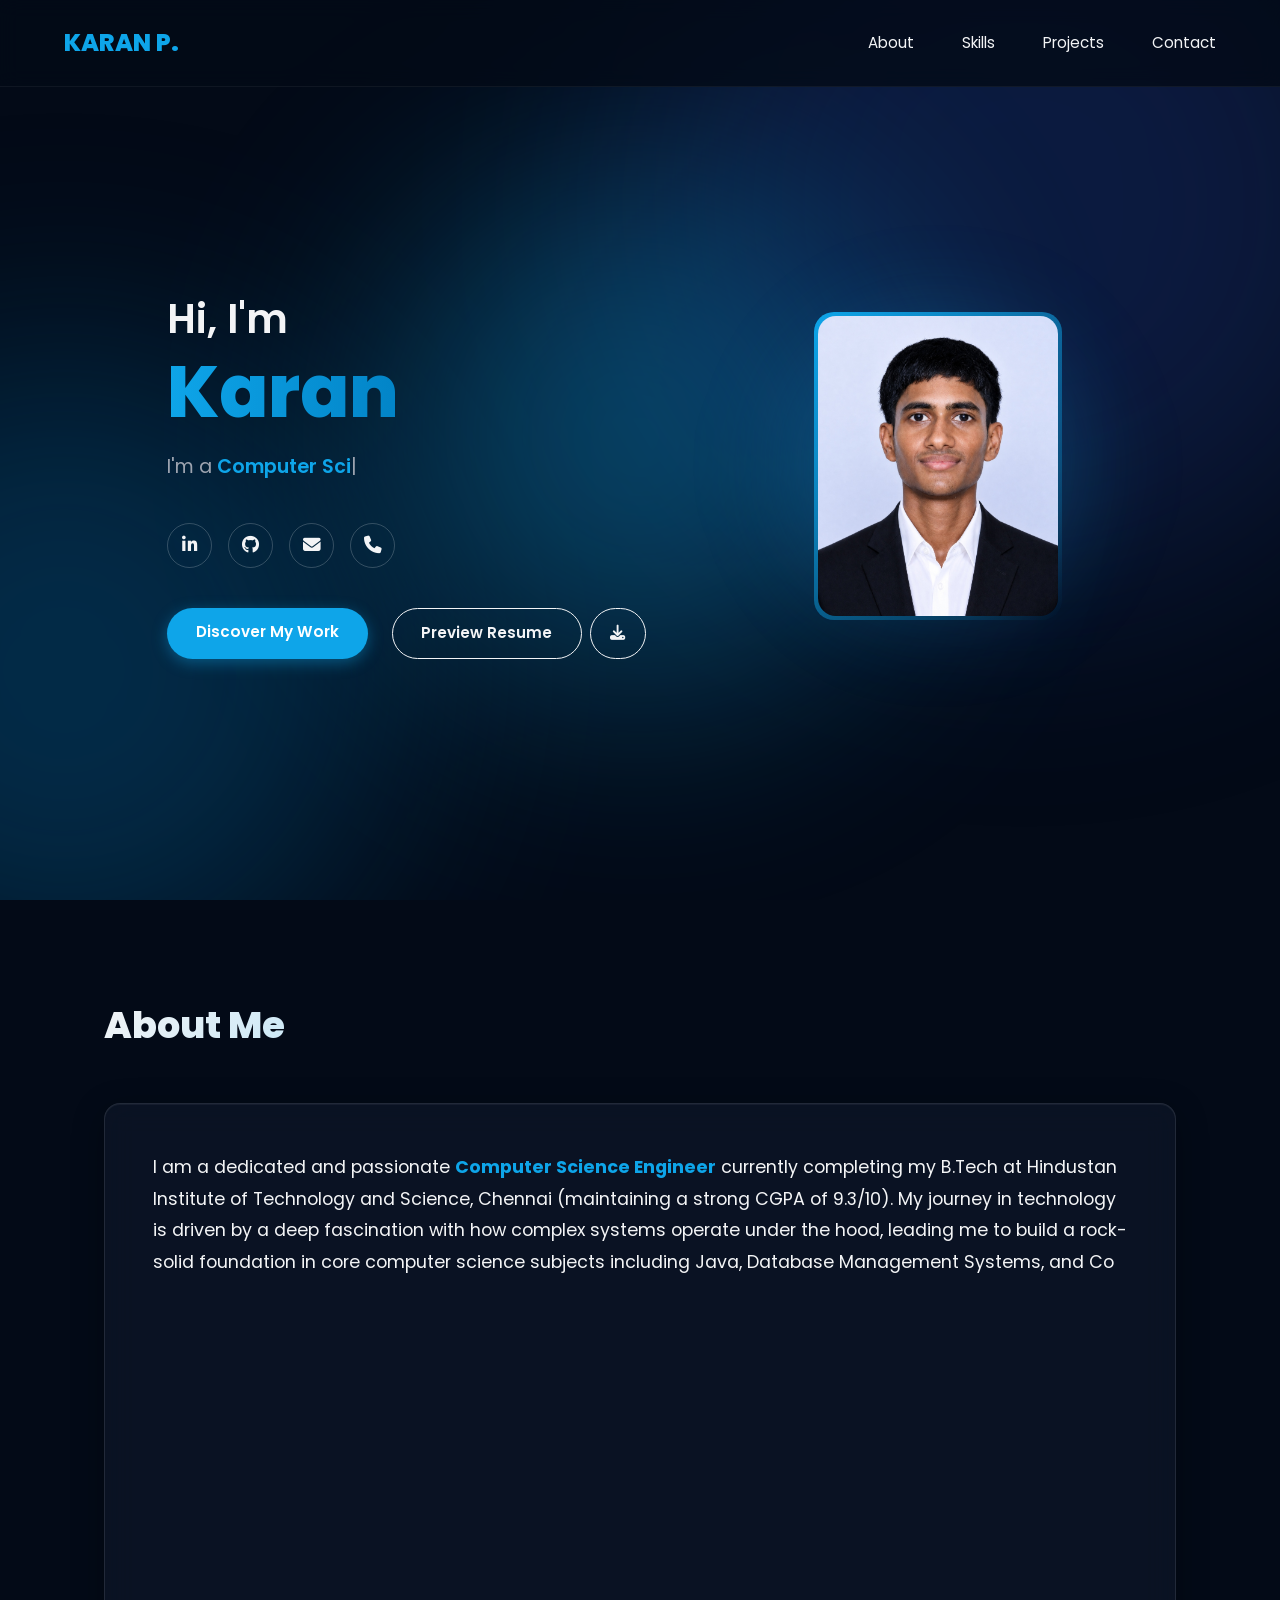
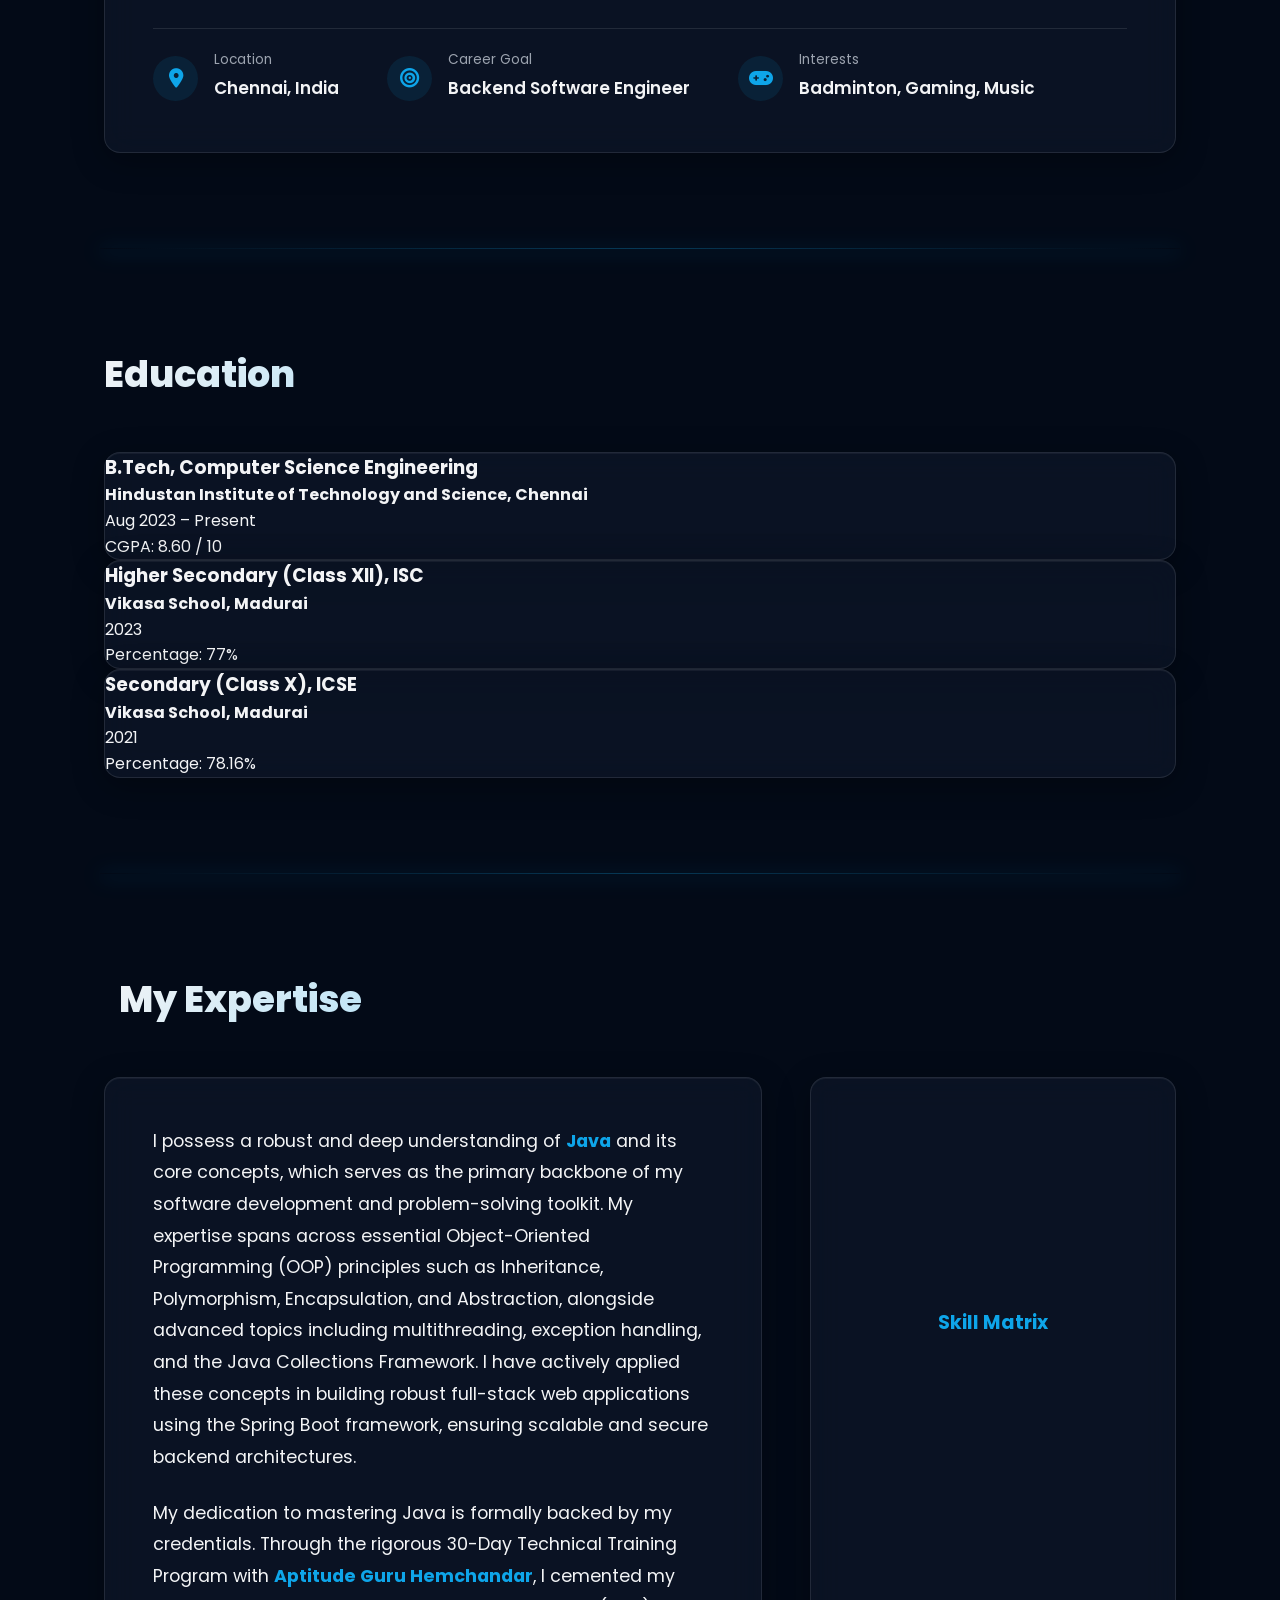
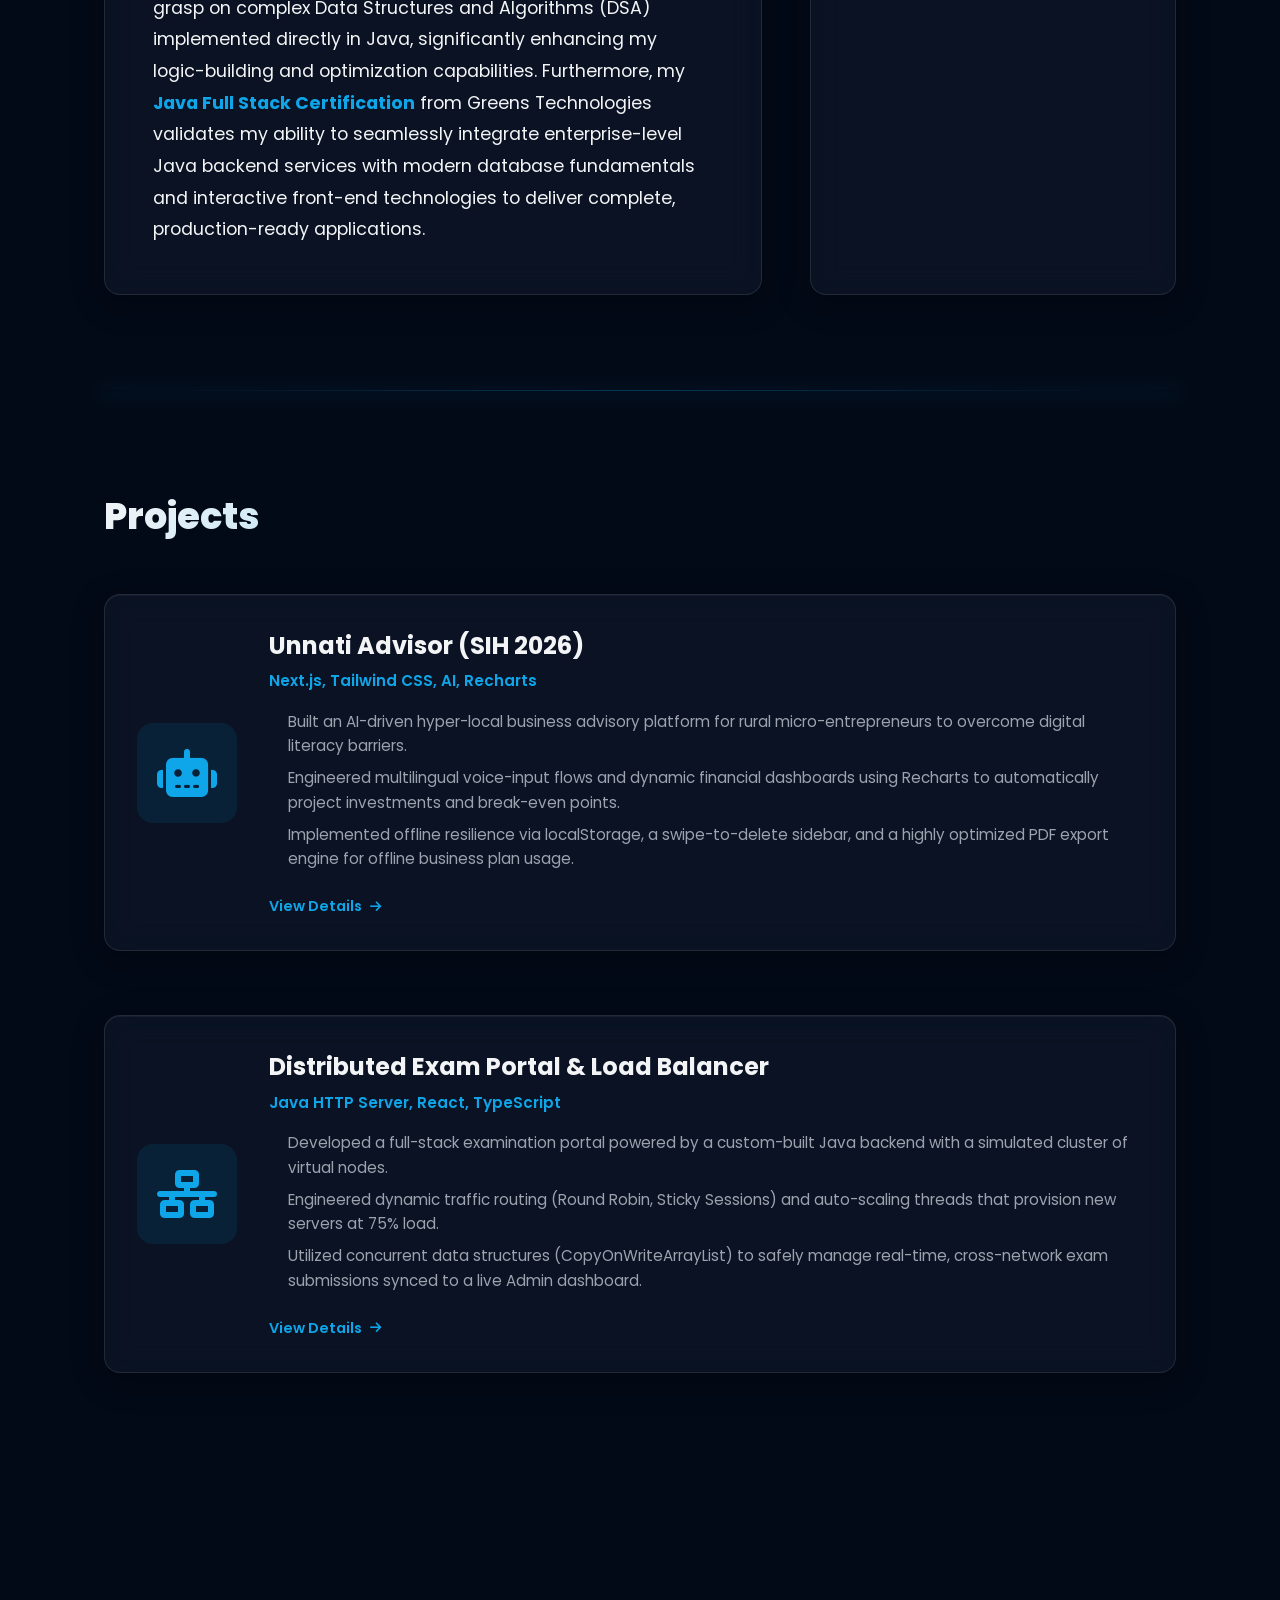
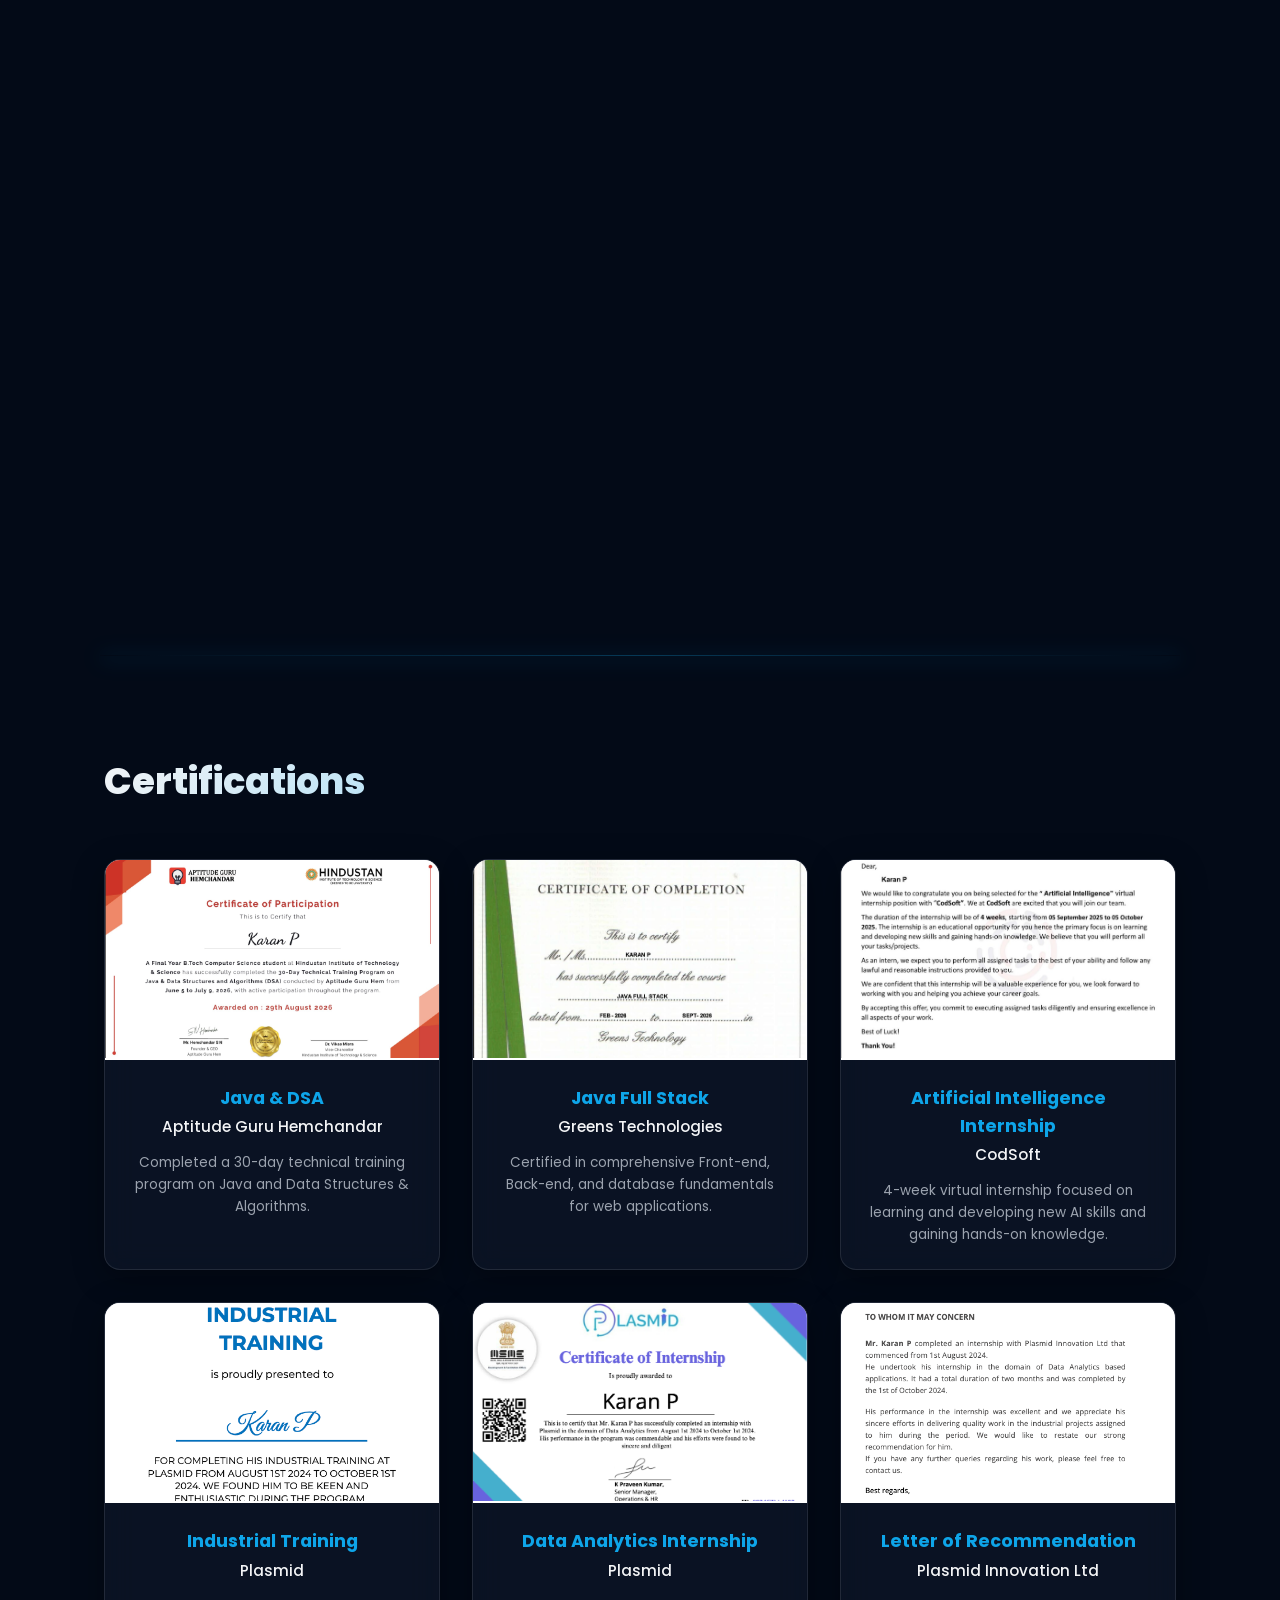
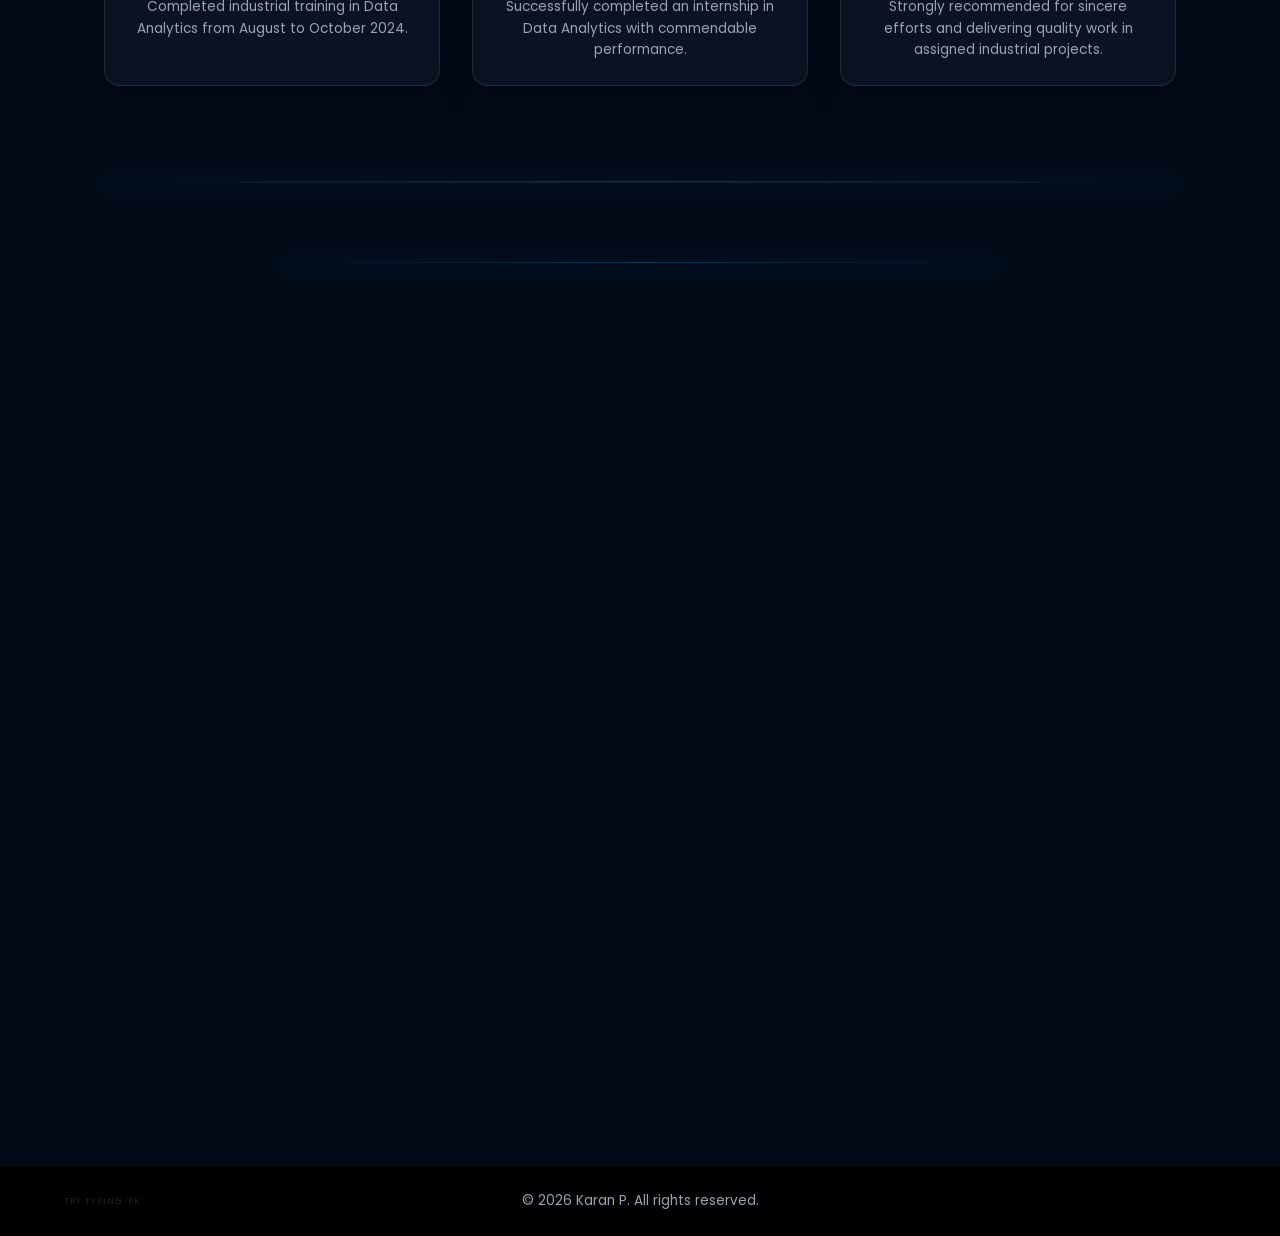
==== commit 1aab4250: "Fix ID collision preventing project title from rendering in modal" ====
--- a/index.html
+++ b/index.html
@@ -4,7 +4,7 @@
     <meta charset="UTF-8">
     <meta name="viewport" content="width=device-width, initial-scale=1.0">
     <title>Karan P - Portfolio</title>
-    <link rel="stylesheet" href="style.css?v=1789898659">
+    <link rel="stylesheet" href="style.css?v=1790268132">
     <!-- Font Awesome for icons -->
     <link rel="stylesheet" href="https://cdnjs.cloudflare.com/ajax/libs/font-awesome/6.4.0/css/all.min.css">
     <!-- Devicon for Tech Stack logos -->
@@ -486,7 +486,7 @@
             <button class="modal-close" id="modal-close-btn"><i class="fas fa-times"></i></button>
             <div class="modal-body">
                 <div class="modal-header">
-                    <h2 id="modal-title">Project Title</h2>
+                    <h2 id="project-modal-title">Project Title</h2>
                     <div id="modal-tech" class="modal-tech">Tech Stack</div>
                 </div>
                 <div id="modal-desc" style="color: var(--text-secondary); line-height: 1.6;">
@@ -506,6 +506,6 @@
     <script src="https://cdn.jsdelivr.net/npm/canvas-confetti@1.6.0/dist/confetti.browser.min.js"></script>
     <script src="https://cdn.jsdelivr.net/npm/chart.js"></script>
     <script src="click-spark.js?v=1789850035"></script>
-    <script src="script.js?v=1790267856"></script>
+    <script src="script.js?v=1790268132"></script>
 </body>
 </html>
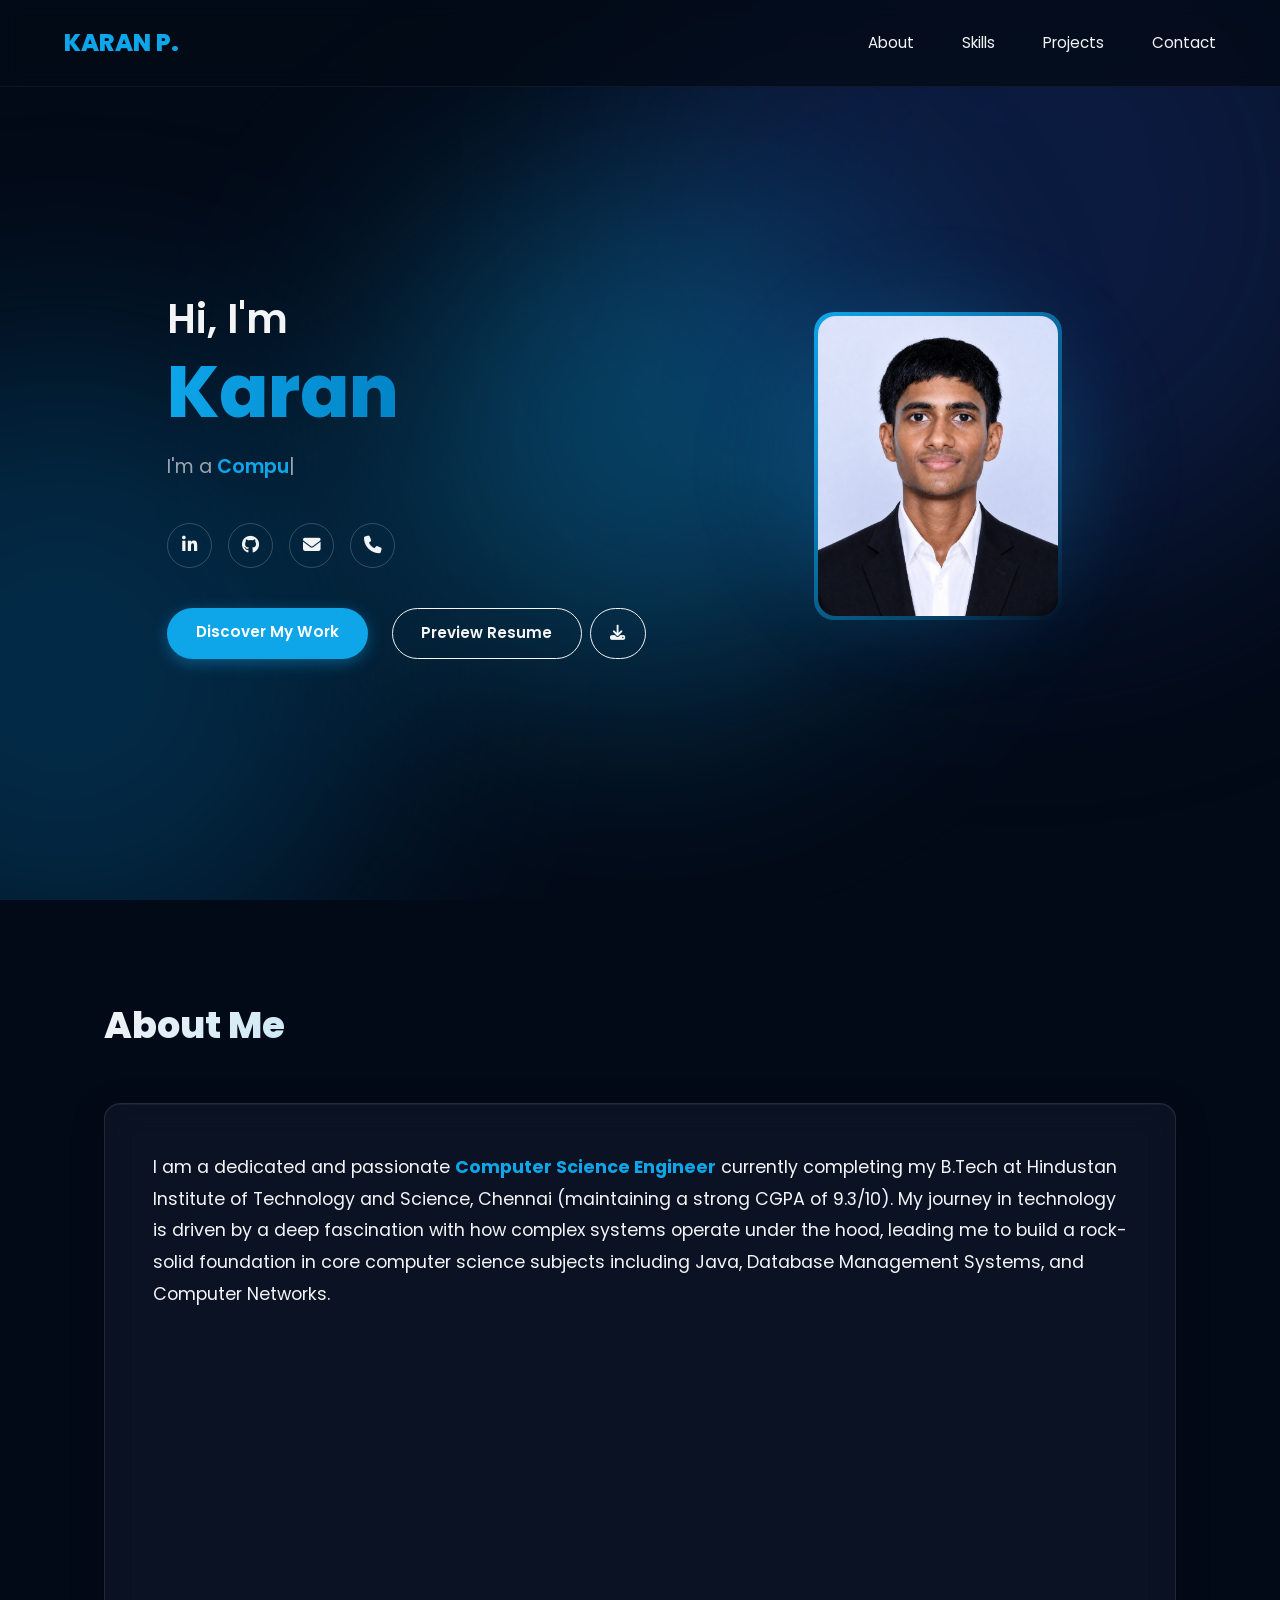
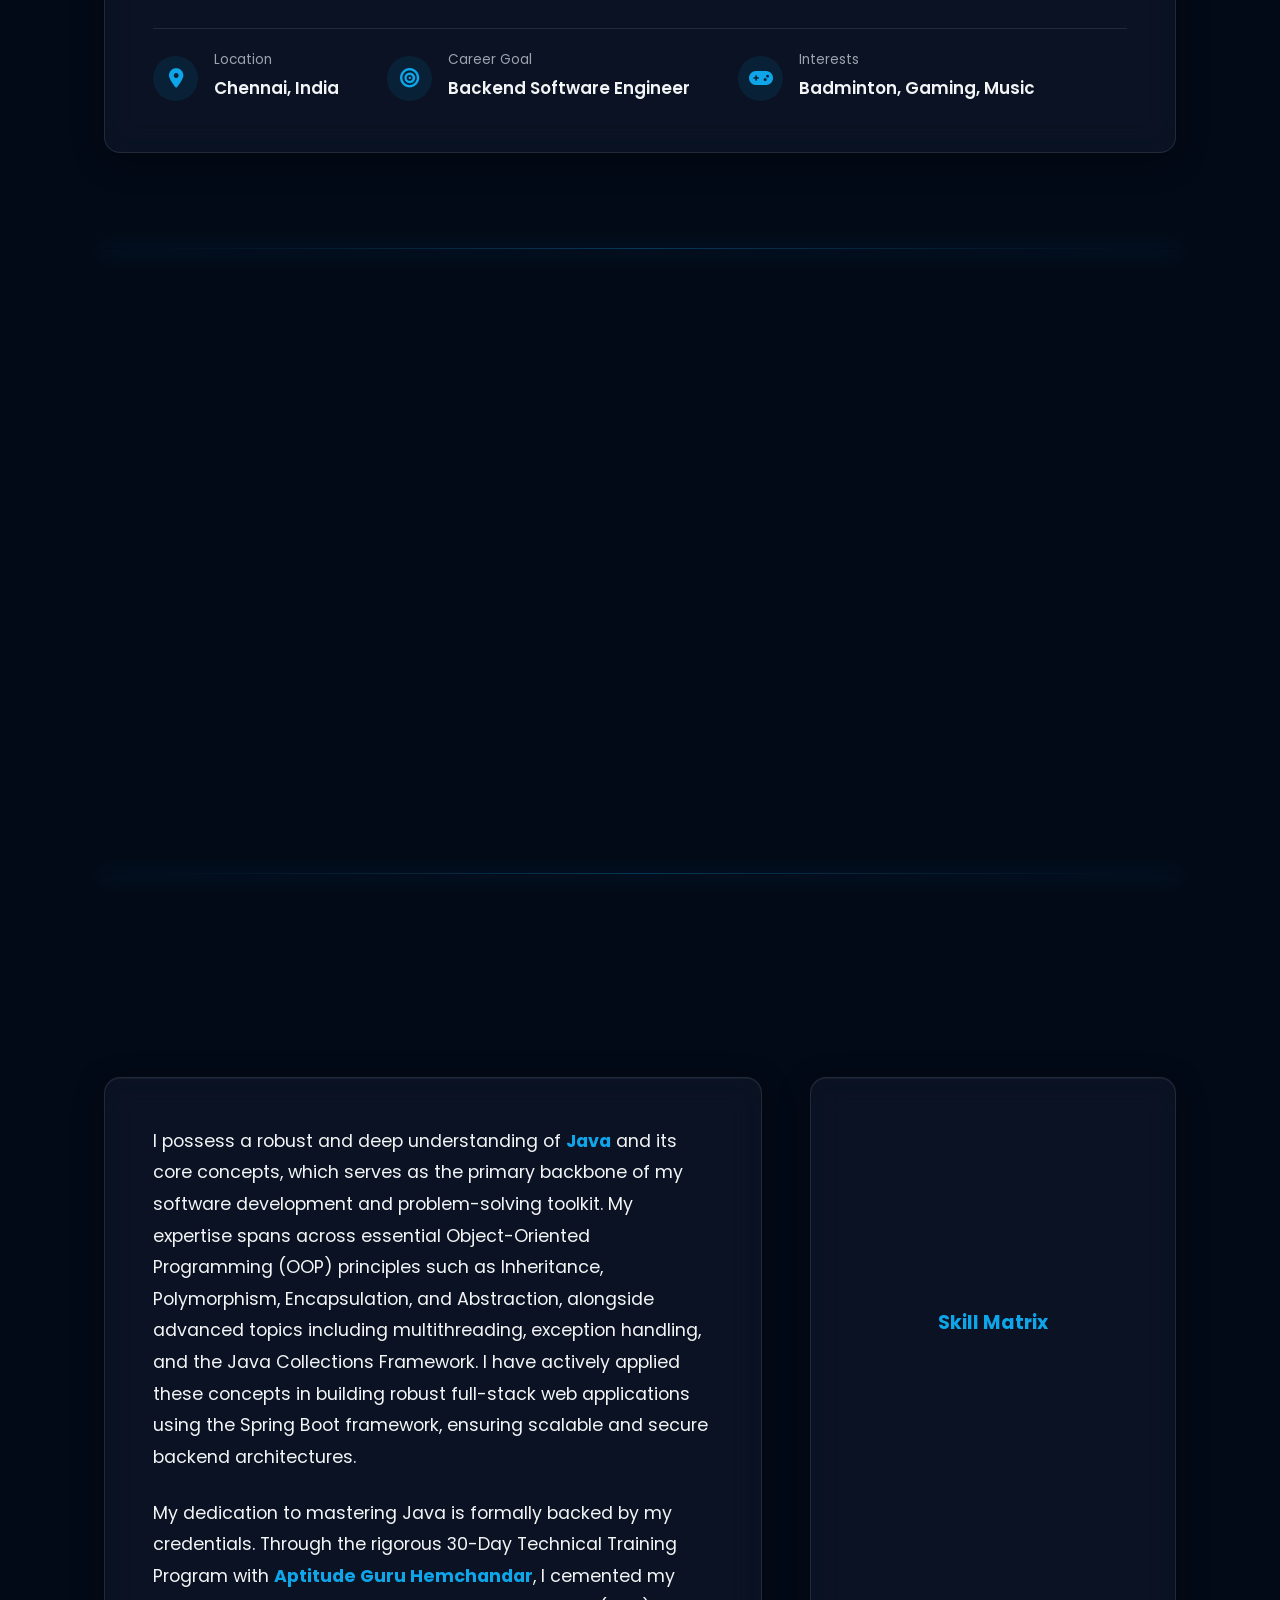
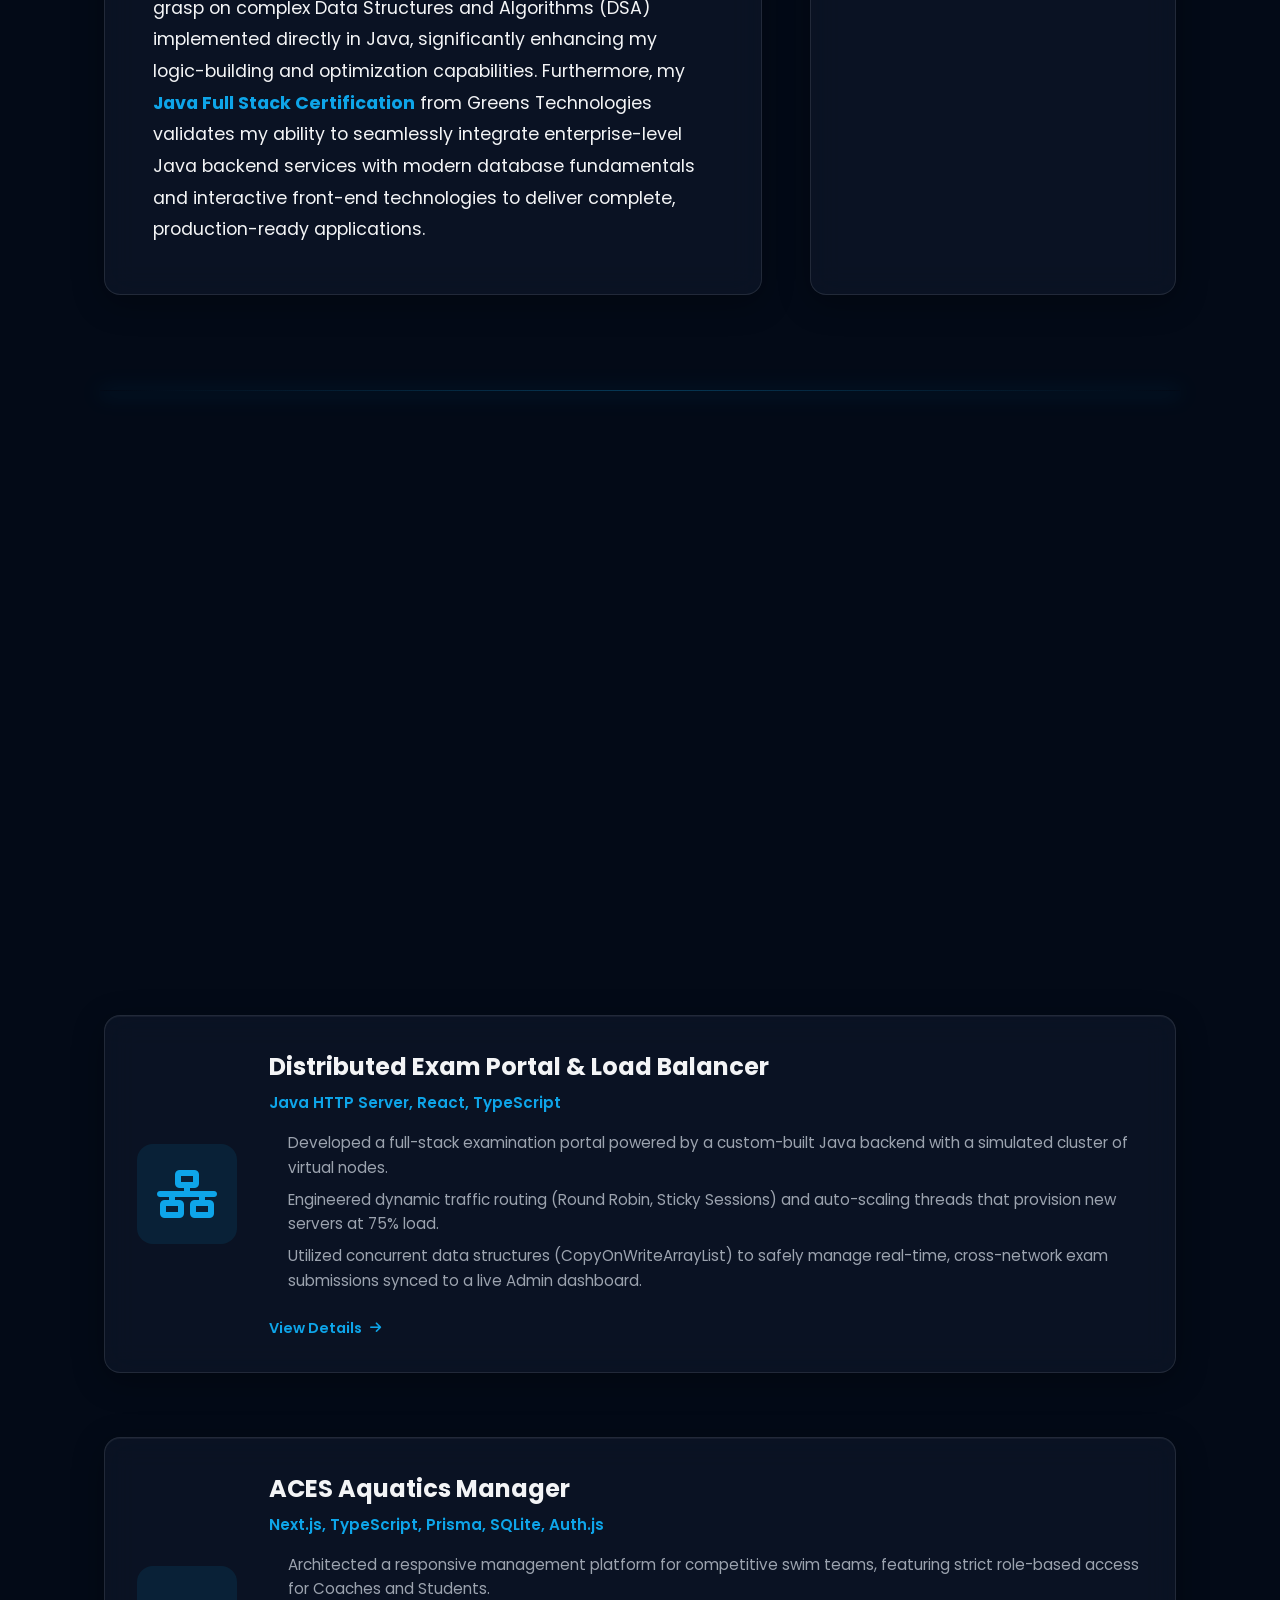
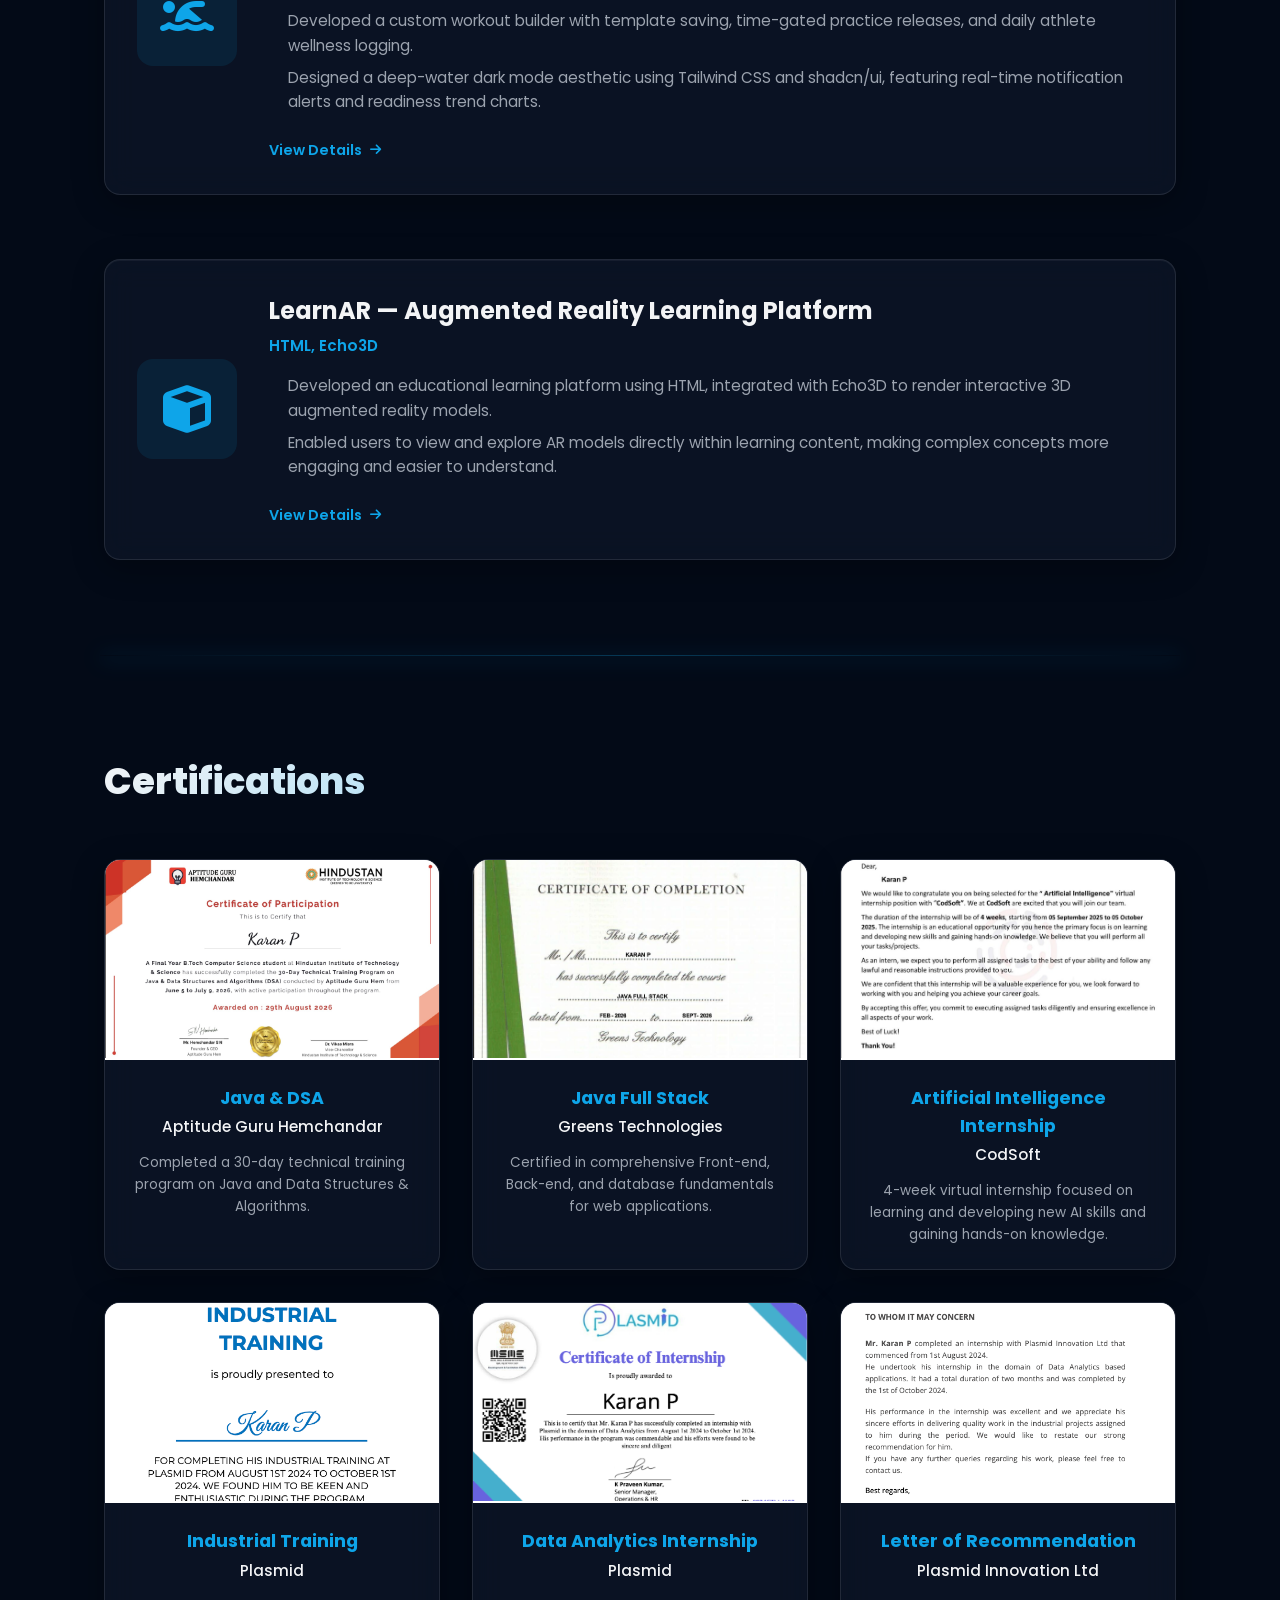
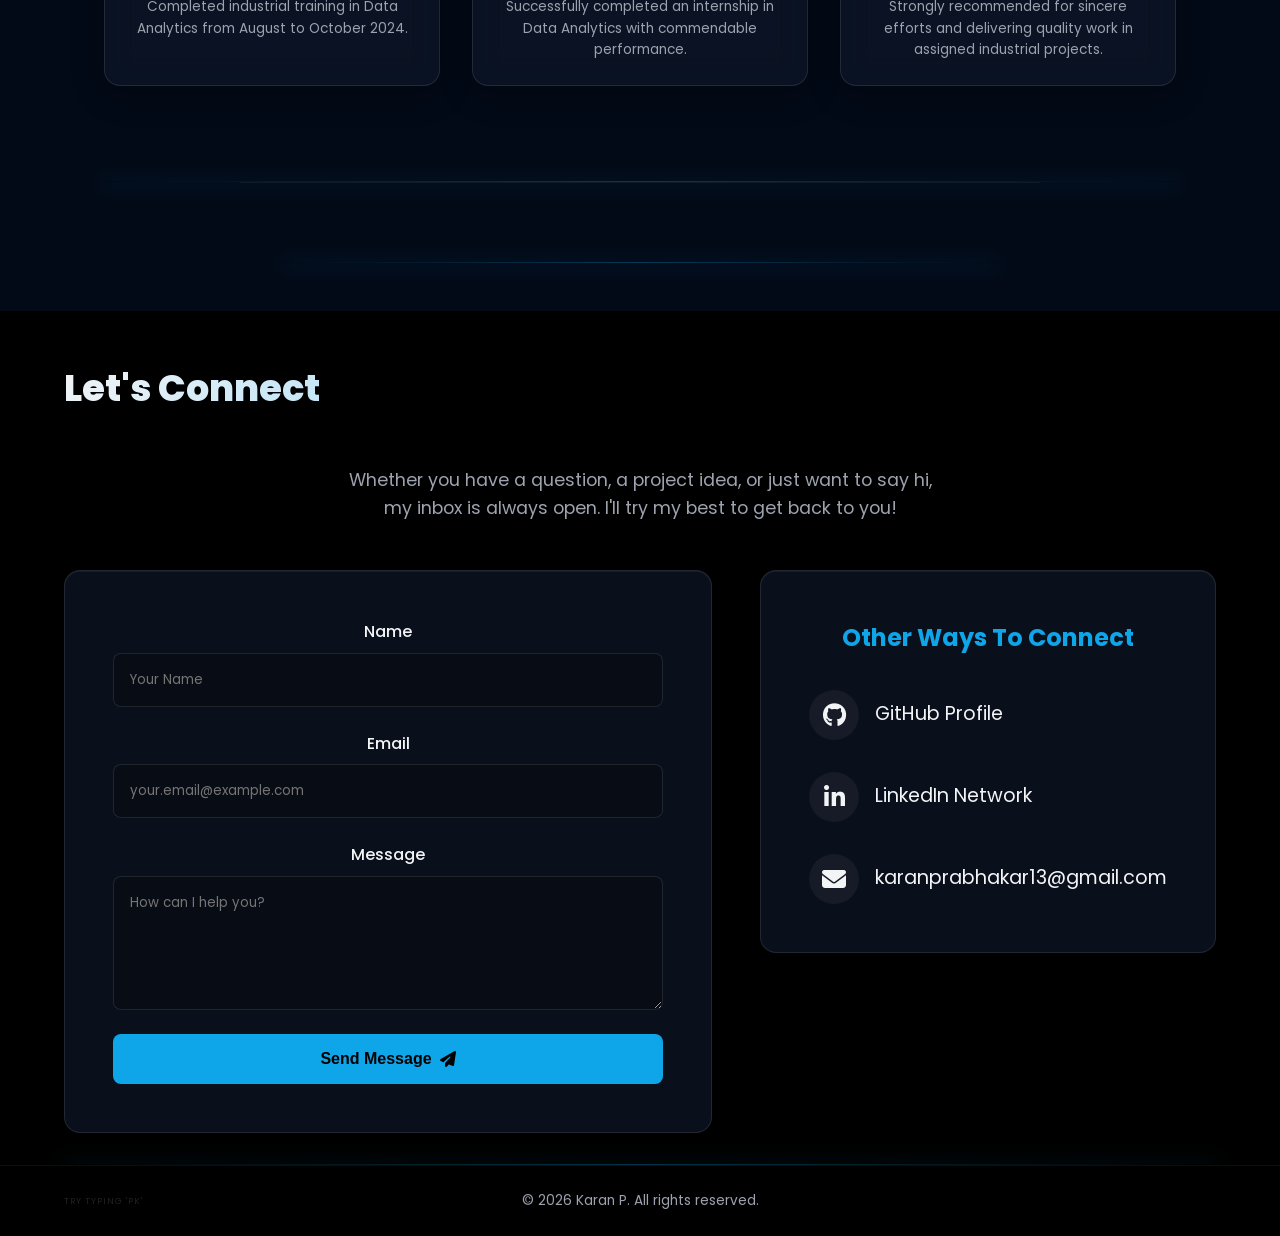
==== commit 0d501919: "Fix Contact form by migrating to FormSubmit" ====
--- a/index.html
+++ b/index.html
@@ -4,7 +4,7 @@
     <meta charset="UTF-8">
     <meta name="viewport" content="width=device-width, initial-scale=1.0">
     <title>Karan P - Portfolio</title>
-    <link rel="stylesheet" href="style.css?v=1790268132">
+    <link rel="stylesheet" href="style.css?v=1790268197">
     <!-- Font Awesome for icons -->
     <link rel="stylesheet" href="https://cdnjs.cloudflare.com/ajax/libs/font-awesome/6.4.0/css/all.min.css">
     <!-- Devicon for Tech Stack logos -->
@@ -410,7 +410,7 @@
             <div class="skills-grid" style="align-items: start;">
                 <!-- Contact Form -->
                 <div class="glass" style="padding: 3rem;">
-                    <form action="https://formspree.io/f/xvgoekwa" method="POST" id="contact-form" style="display: flex; flex-direction: column; gap: 1.5rem;">
+                    <form action="https://formsubmit.co/karanprabhakar13@gmail.com" method="POST" id="contact-form" style="display: flex; flex-direction: column; gap: 1.5rem;">
                         <div style="display: flex; flex-direction: column; gap: 0.5rem;">
                             <label for="name" style="color: var(--text-primary); font-weight: 500;">Name</label>
                             <input type="text" id="name" name="name" required style="padding: 1rem; border-radius: 8px; background: rgba(0,0,0,0.2); border: 1px solid rgba(255,255,255,0.1); color: white; font-family: 'Poppins', sans-serif;" placeholder="Your Name">
@@ -426,6 +426,7 @@
                         <button type="submit" class="modal-btn primary" style="justify-content: center; border: none; font-size: 1rem; cursor: pointer; padding: 1rem;">
                             Send Message <i class="fas fa-paper-plane"></i>
                         </button>
+                        <input type="hidden" name="_next" value="https://karan-p-13.github.io/">
                     </form>
                 </div>
                 
@@ -506,6 +507,6 @@
     <script src="https://cdn.jsdelivr.net/npm/canvas-confetti@1.6.0/dist/confetti.browser.min.js"></script>
     <script src="https://cdn.jsdelivr.net/npm/chart.js"></script>
     <script src="click-spark.js?v=1789850035"></script>
-    <script src="script.js?v=1790268132"></script>
+    <script src="script.js?v=1790268197"></script>
 </body>
 </html>
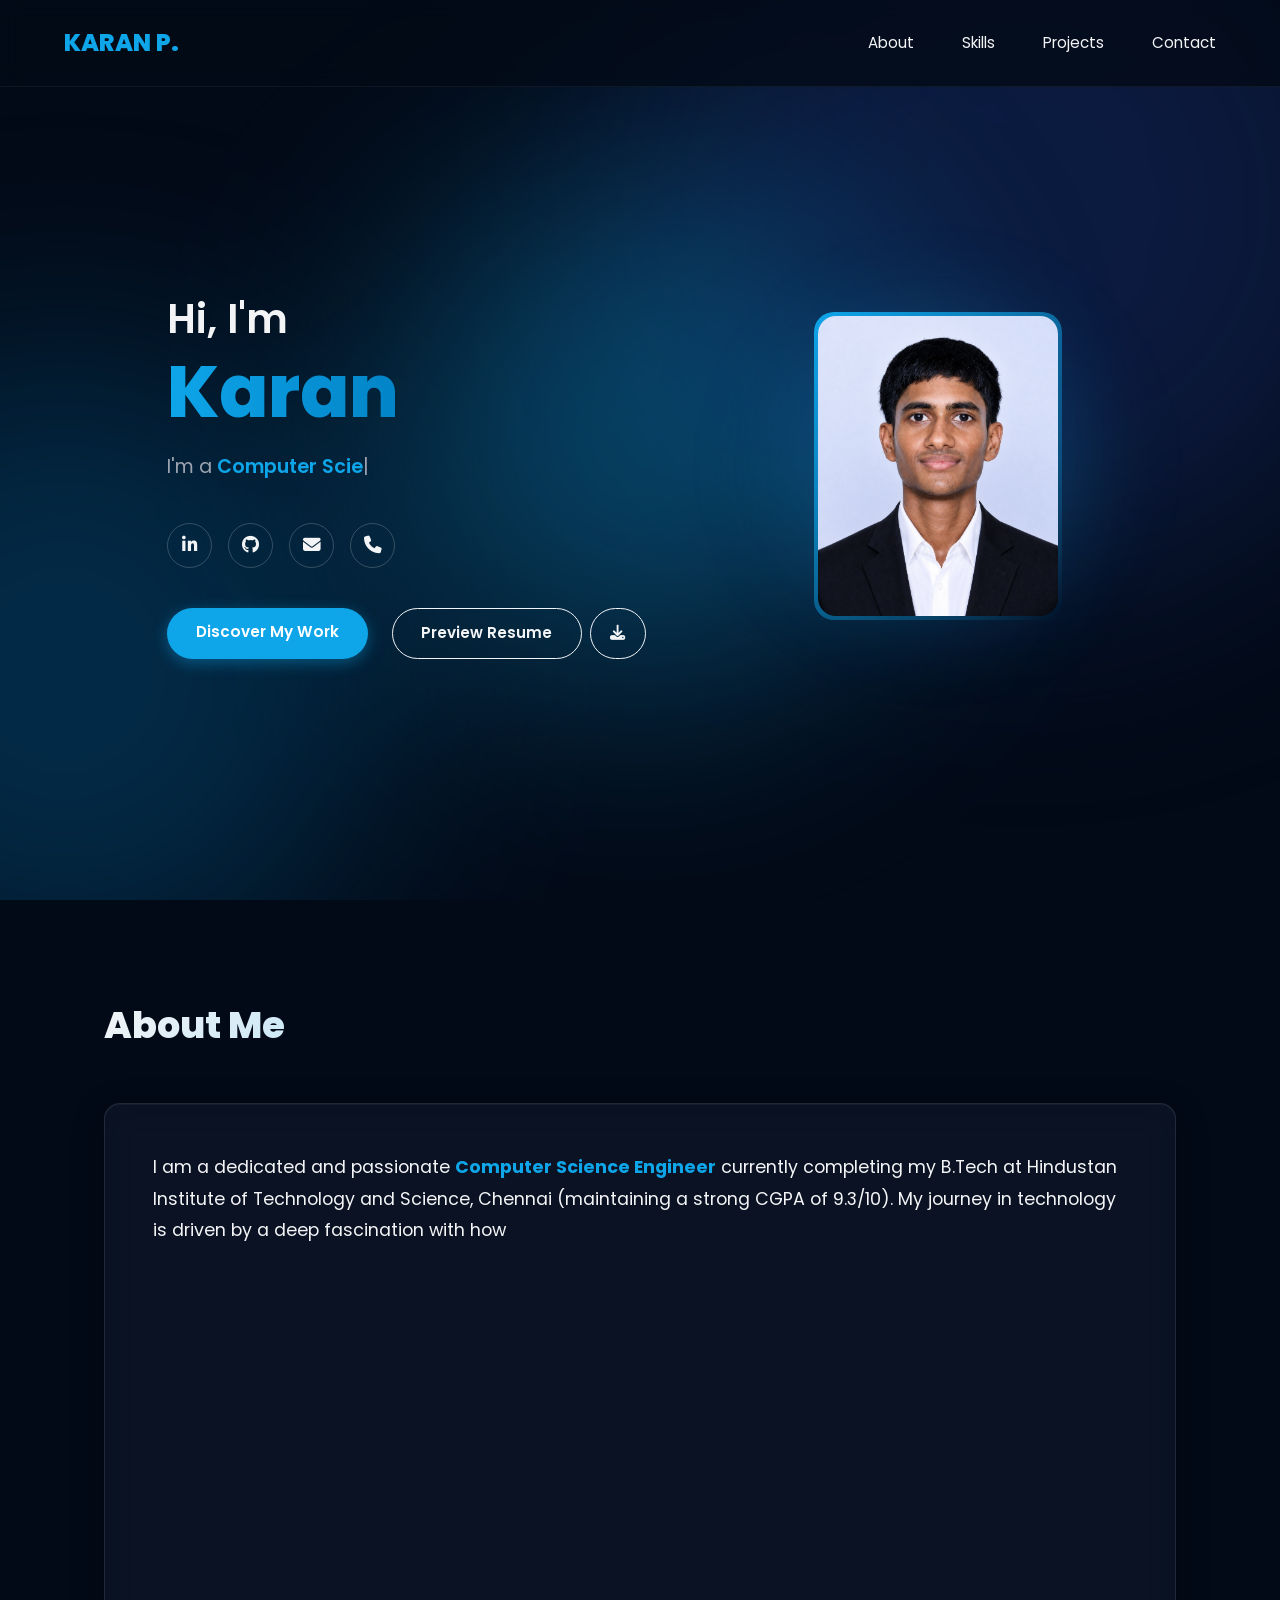
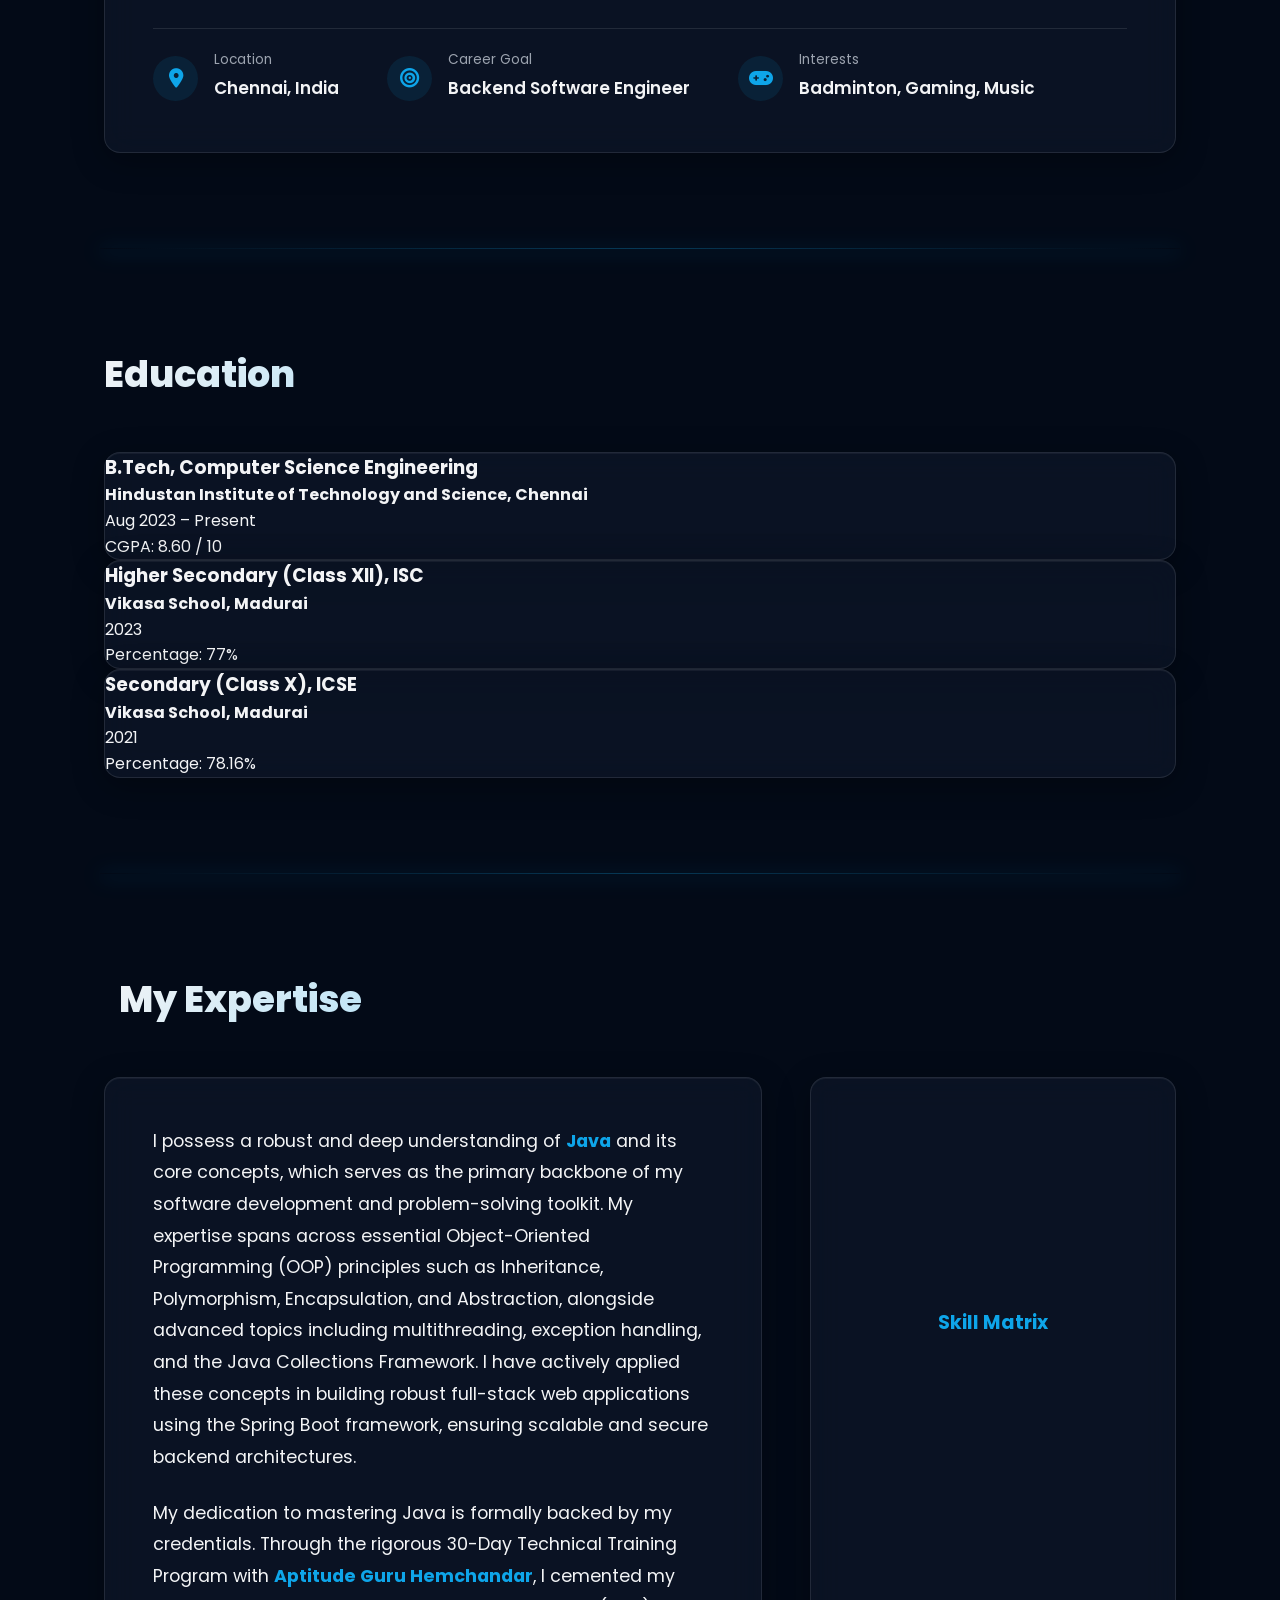
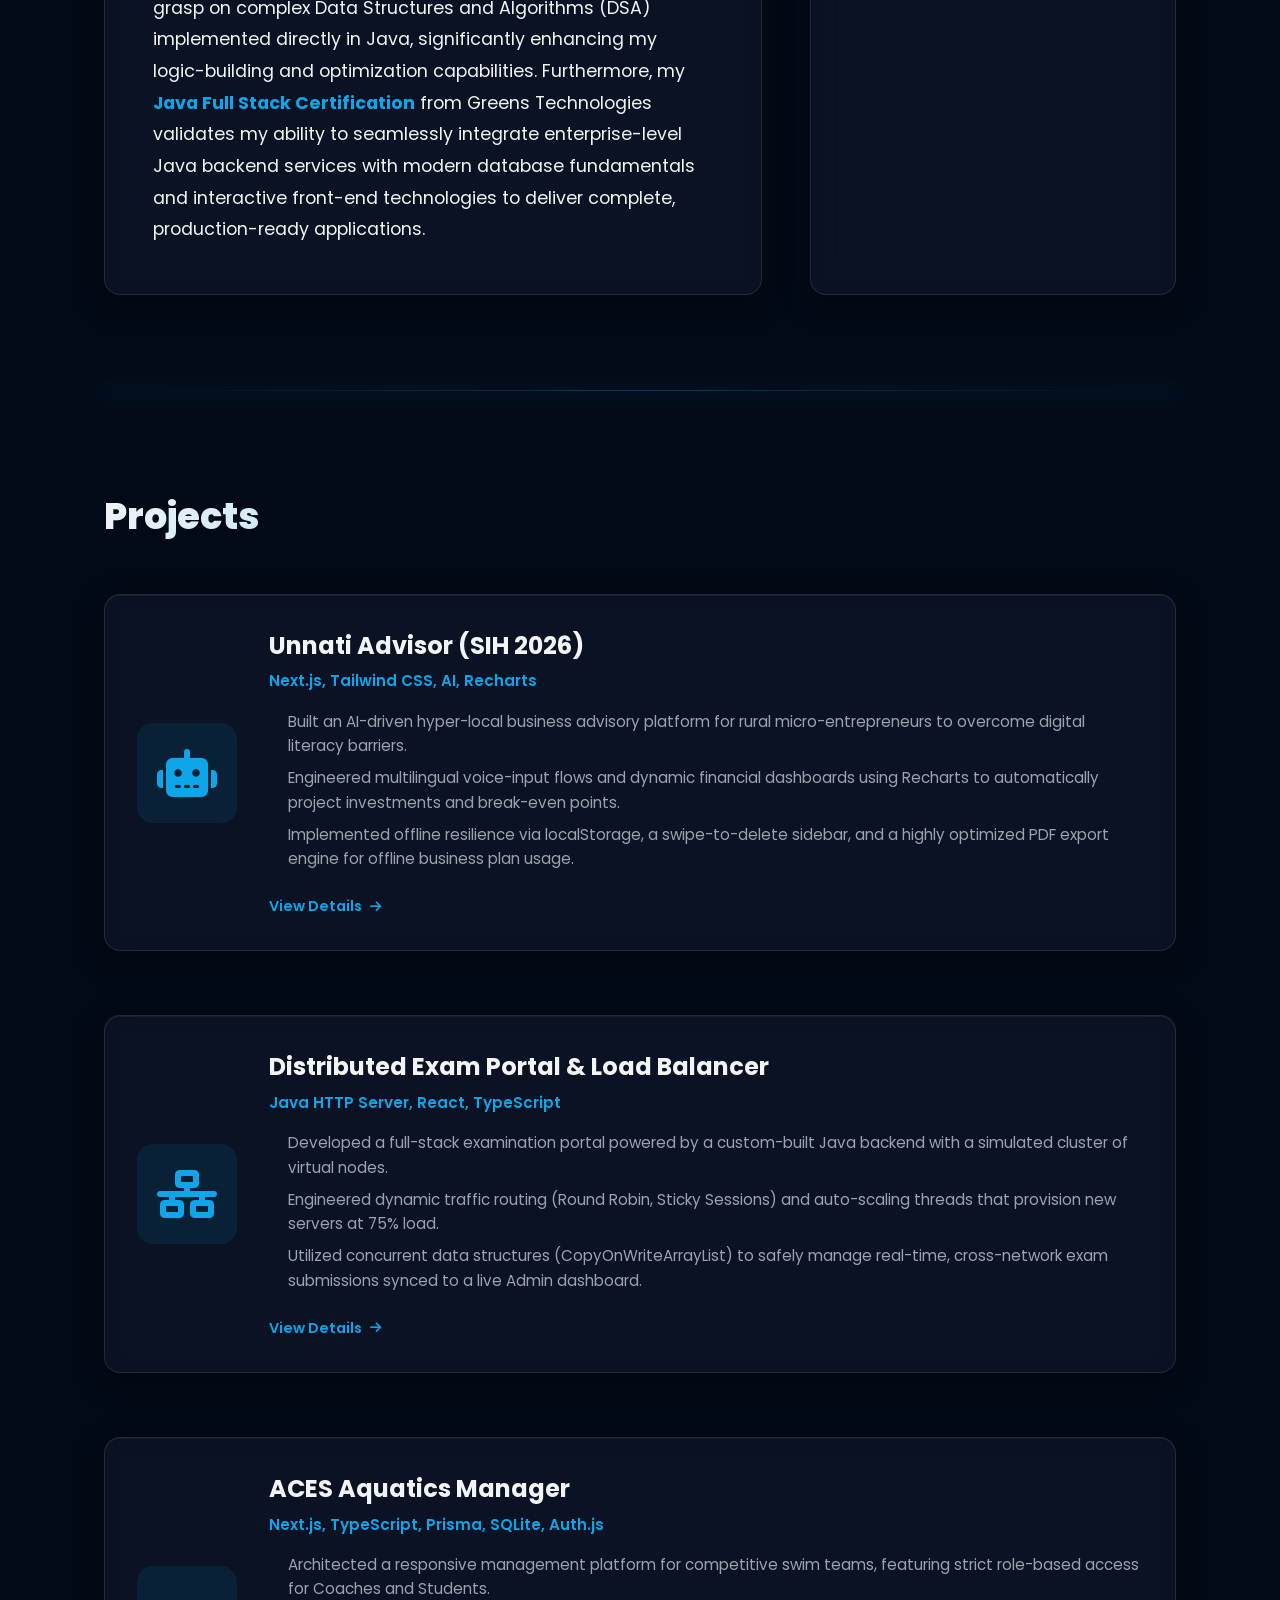
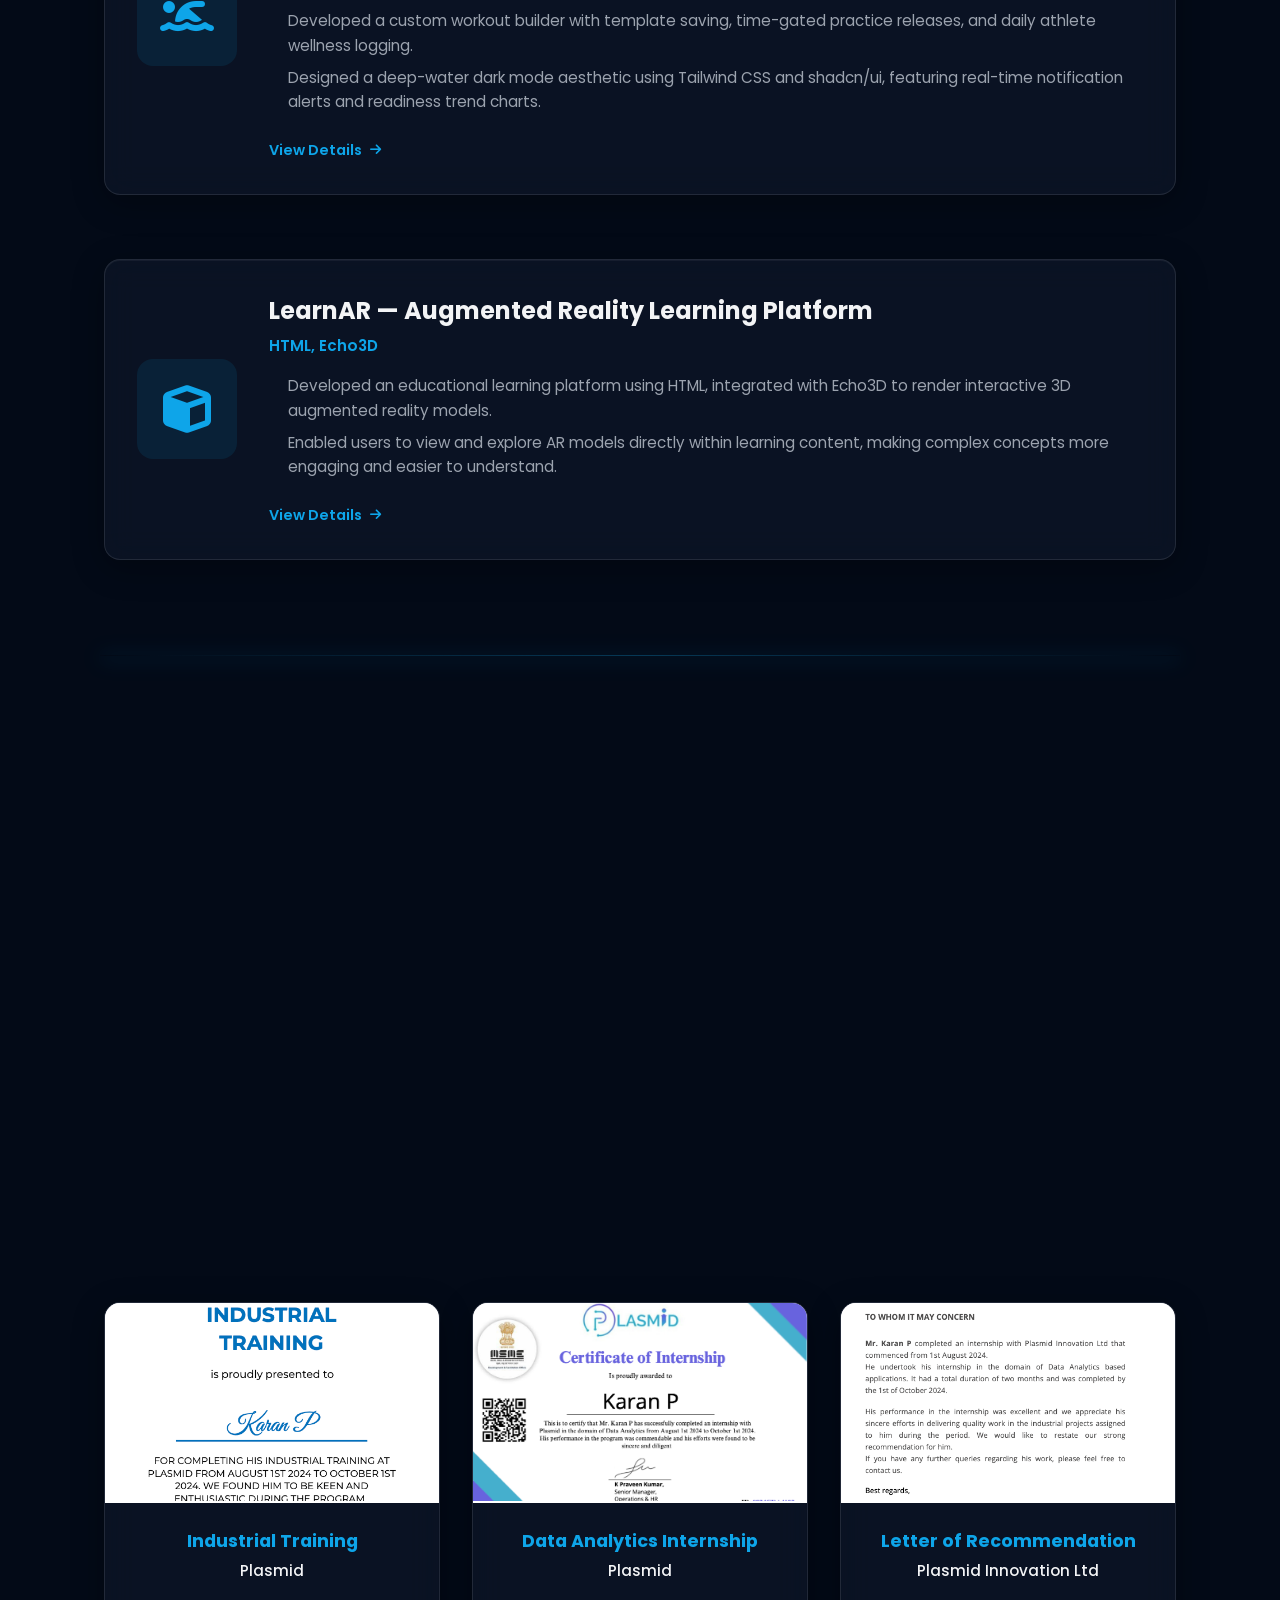
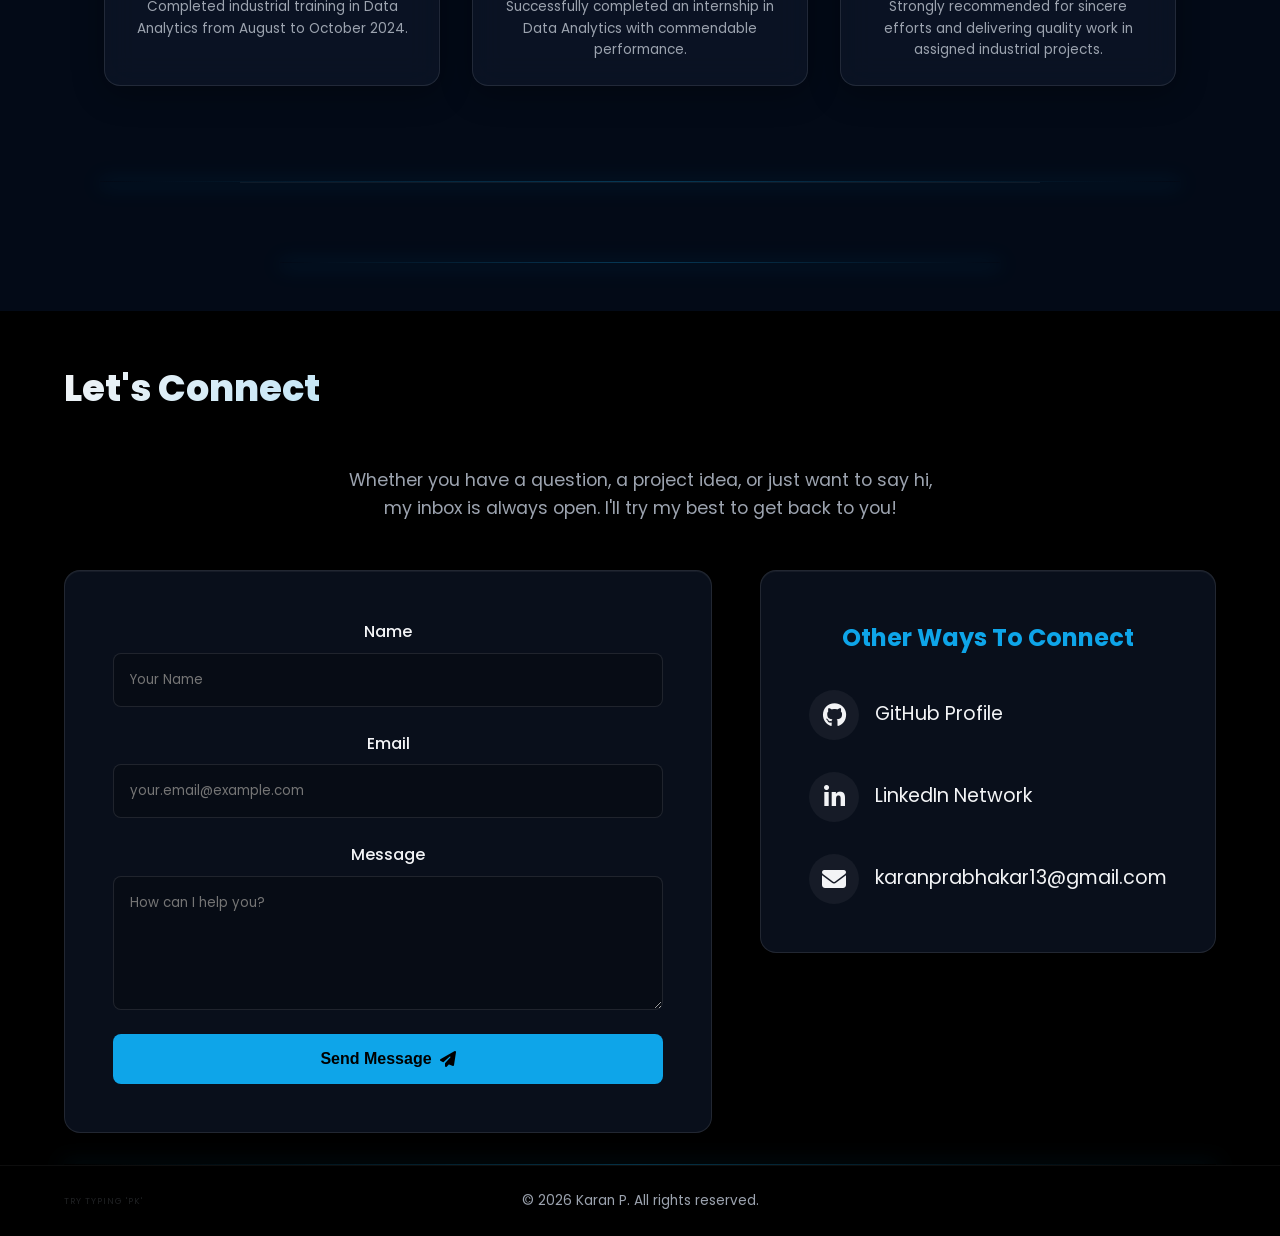
==== commit ecf8f2ce: "Bulletproof modal title injection using textContent" ====
--- a/index.html
+++ b/index.html
@@ -507,6 +507,6 @@
     <script src="https://cdn.jsdelivr.net/npm/canvas-confetti@1.6.0/dist/confetti.browser.min.js"></script>
     <script src="https://cdn.jsdelivr.net/npm/chart.js"></script>
     <script src="click-spark.js?v=1789850035"></script>
-    <script src="script.js?v=1790268197"></script>
+    <script src="script.js?v=1790269028"></script>
 </body>
 </html>
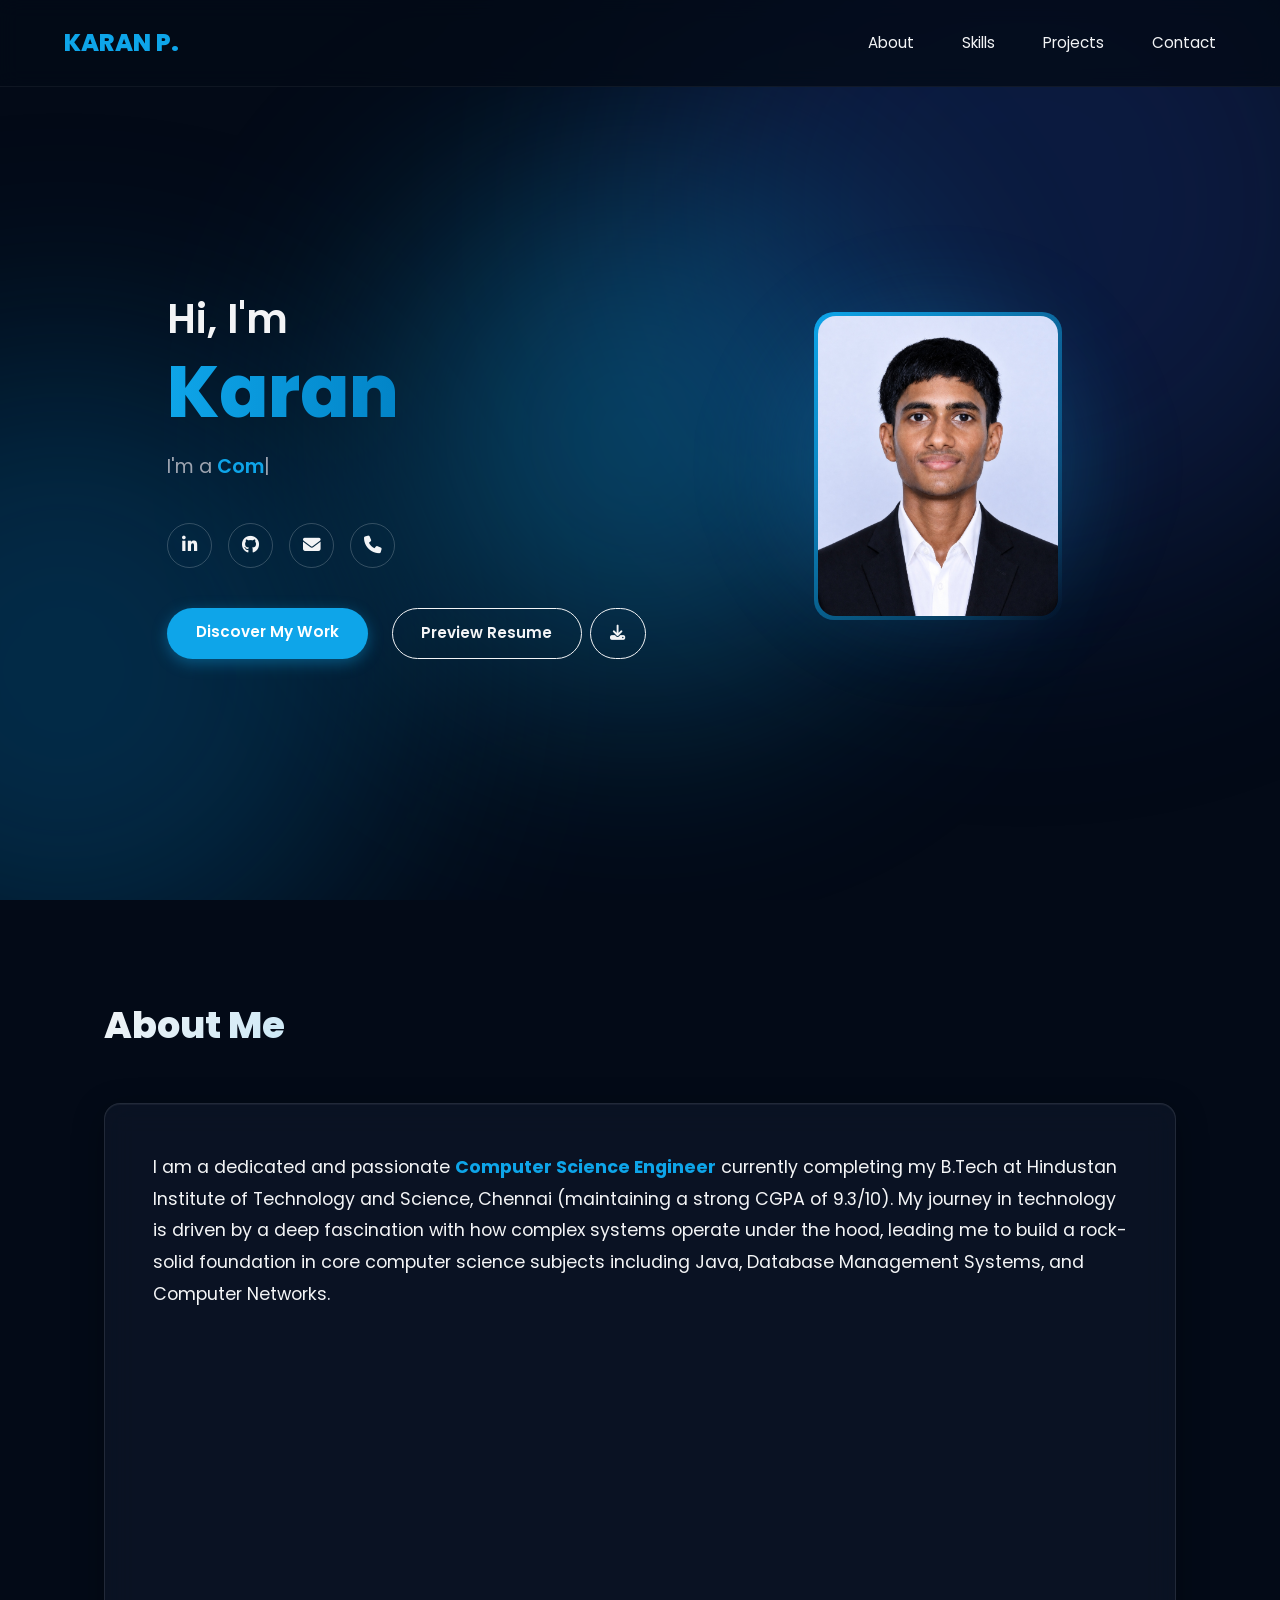
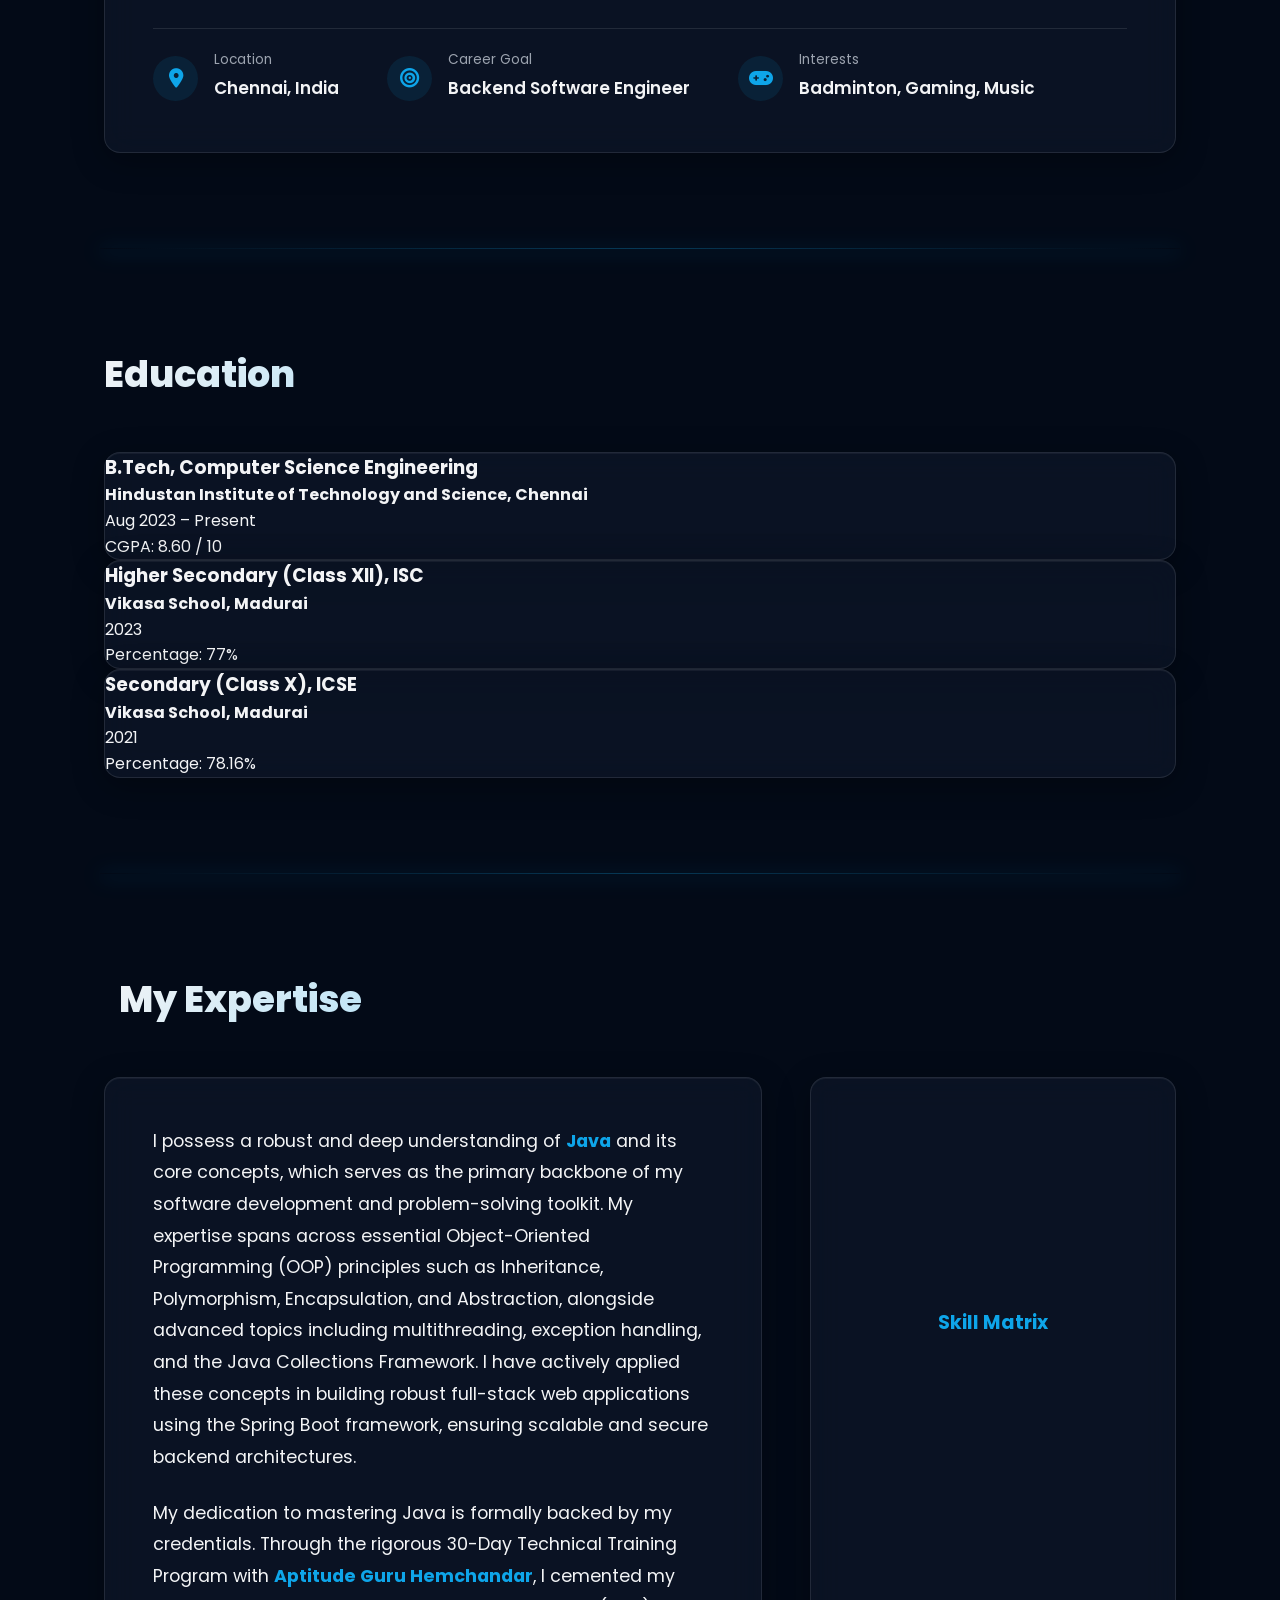
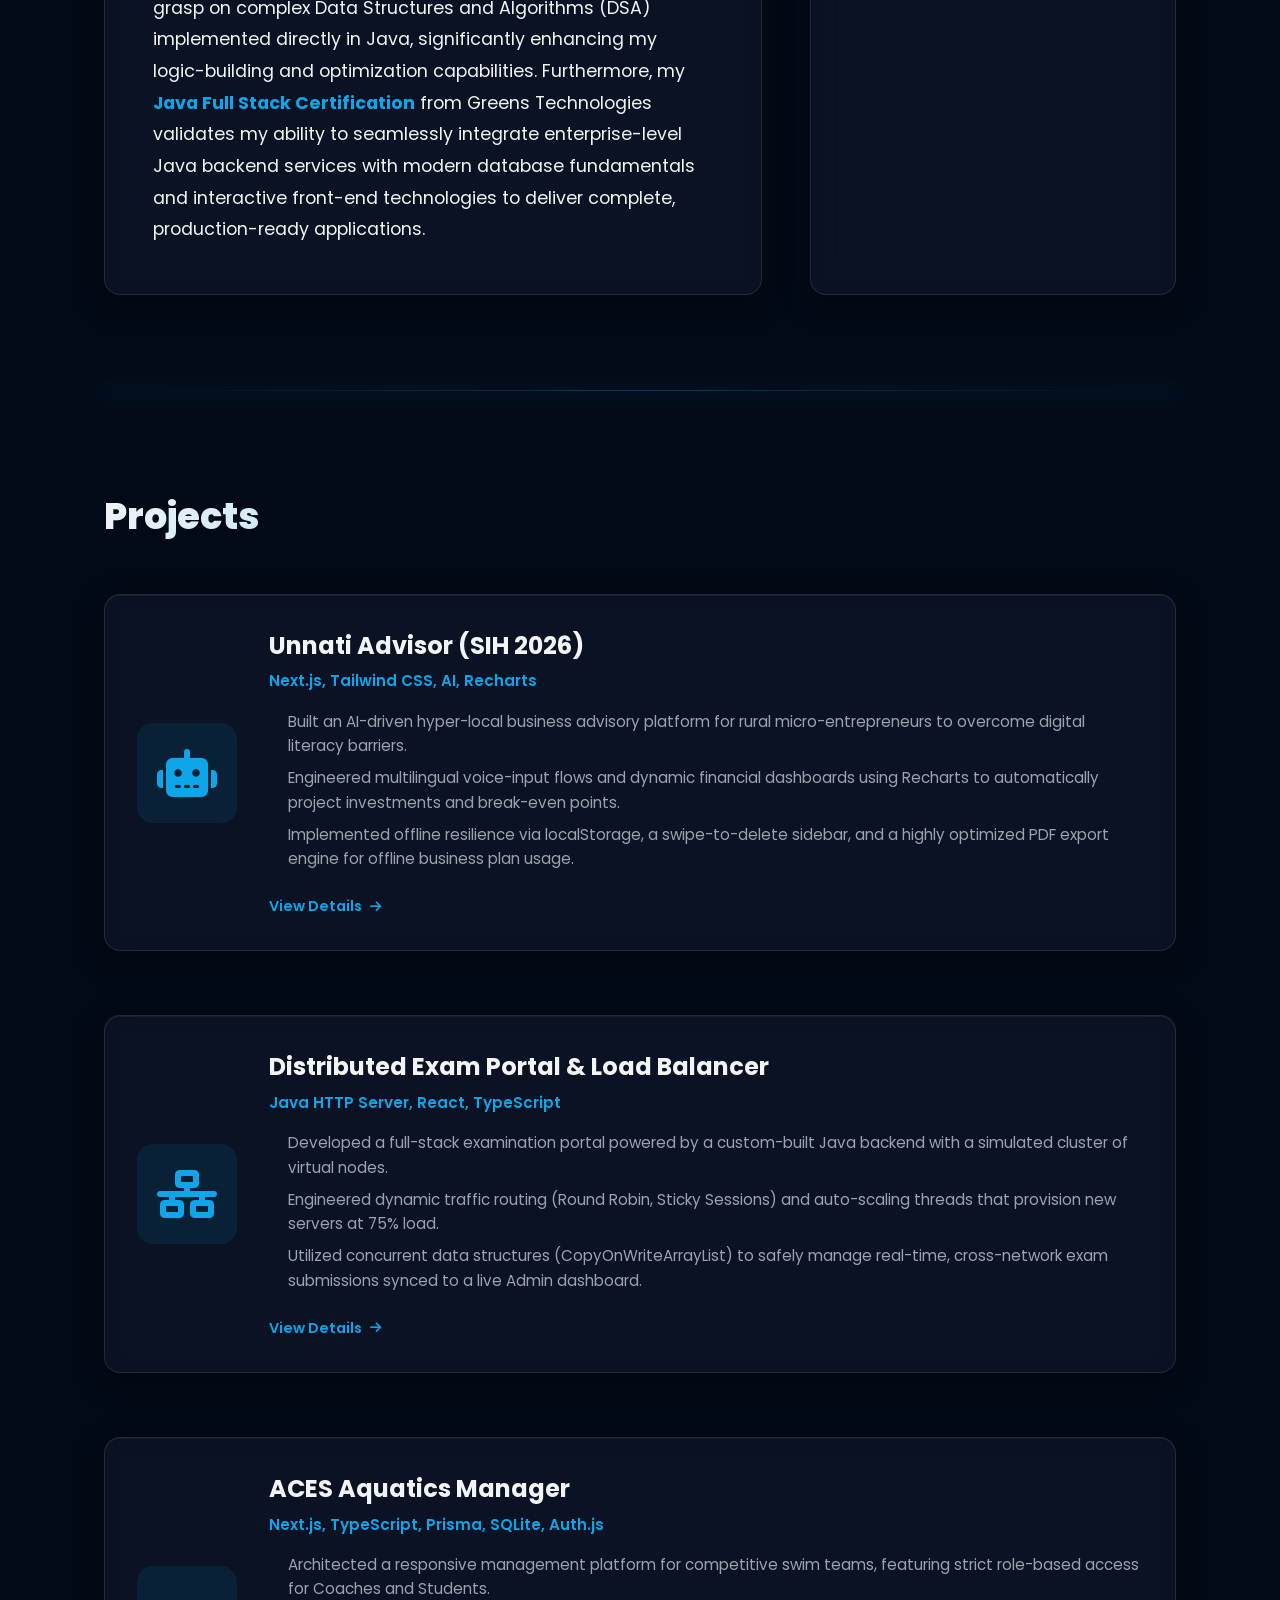
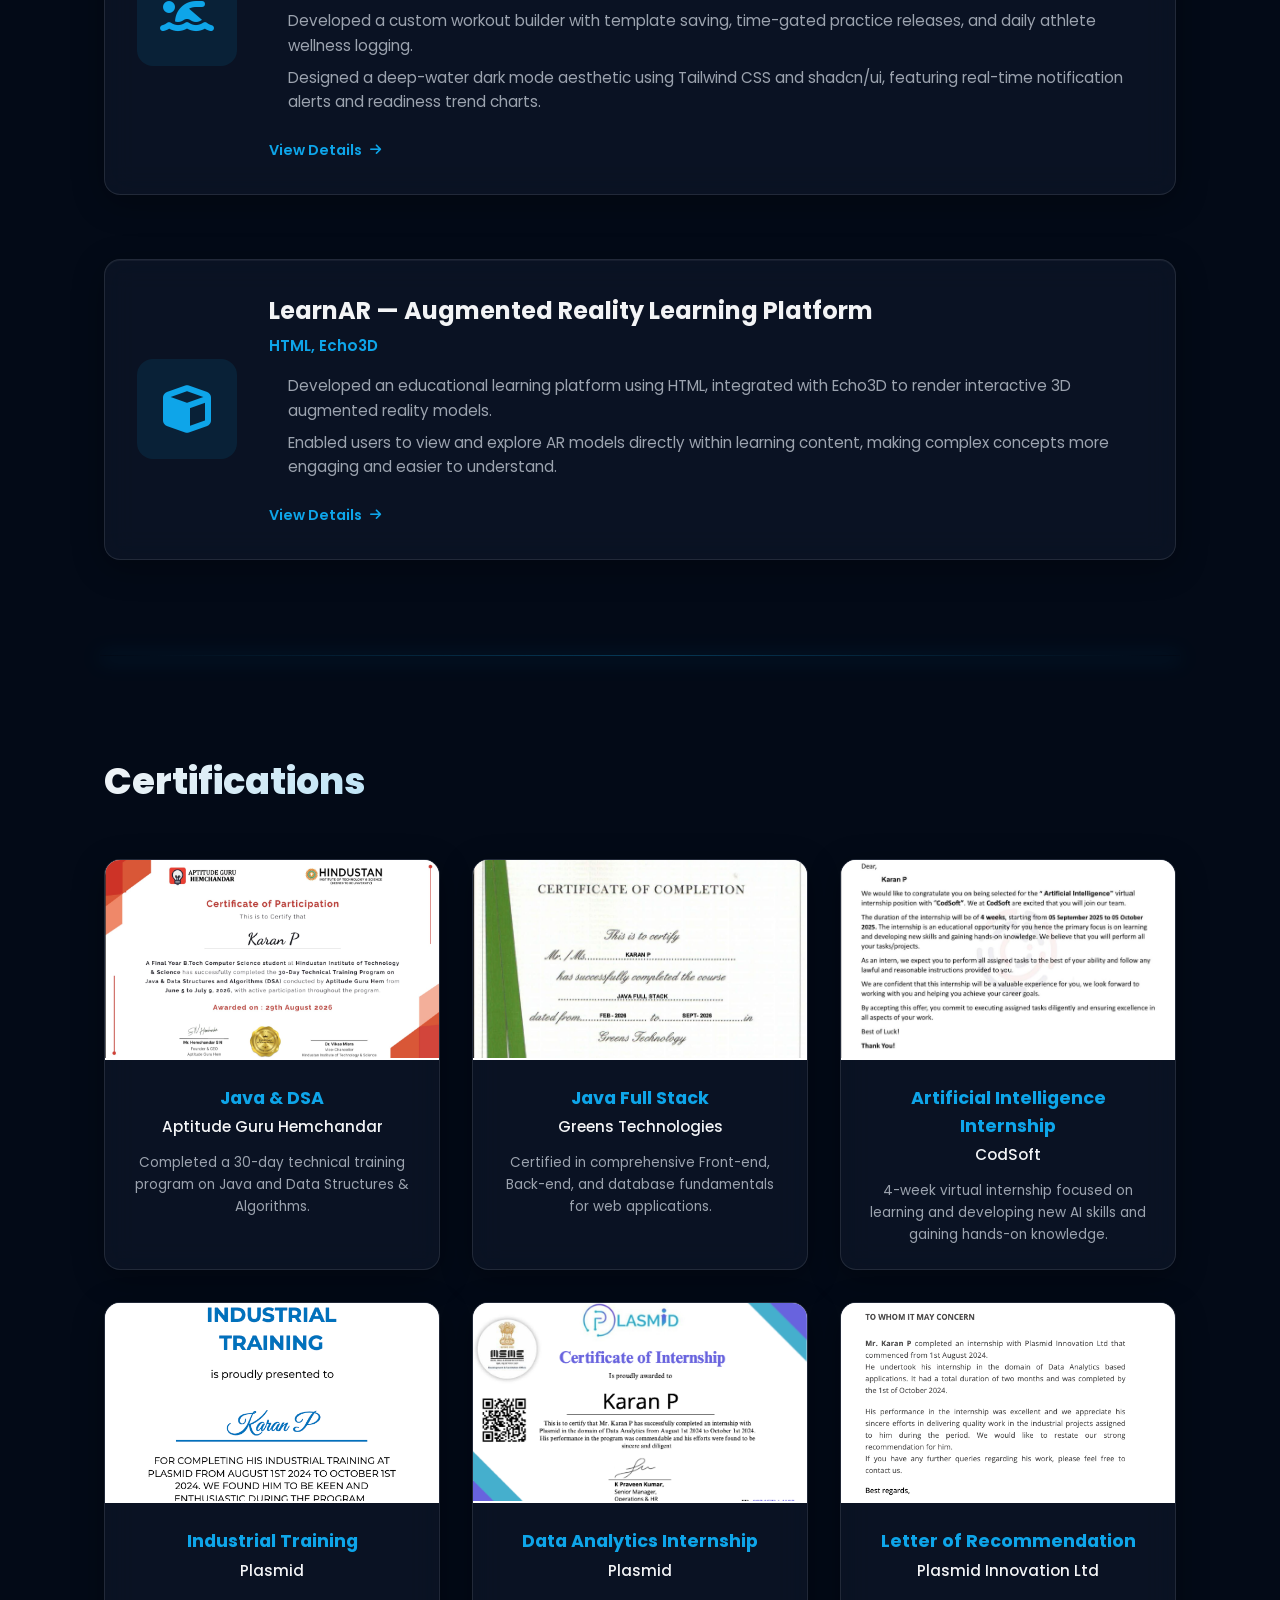
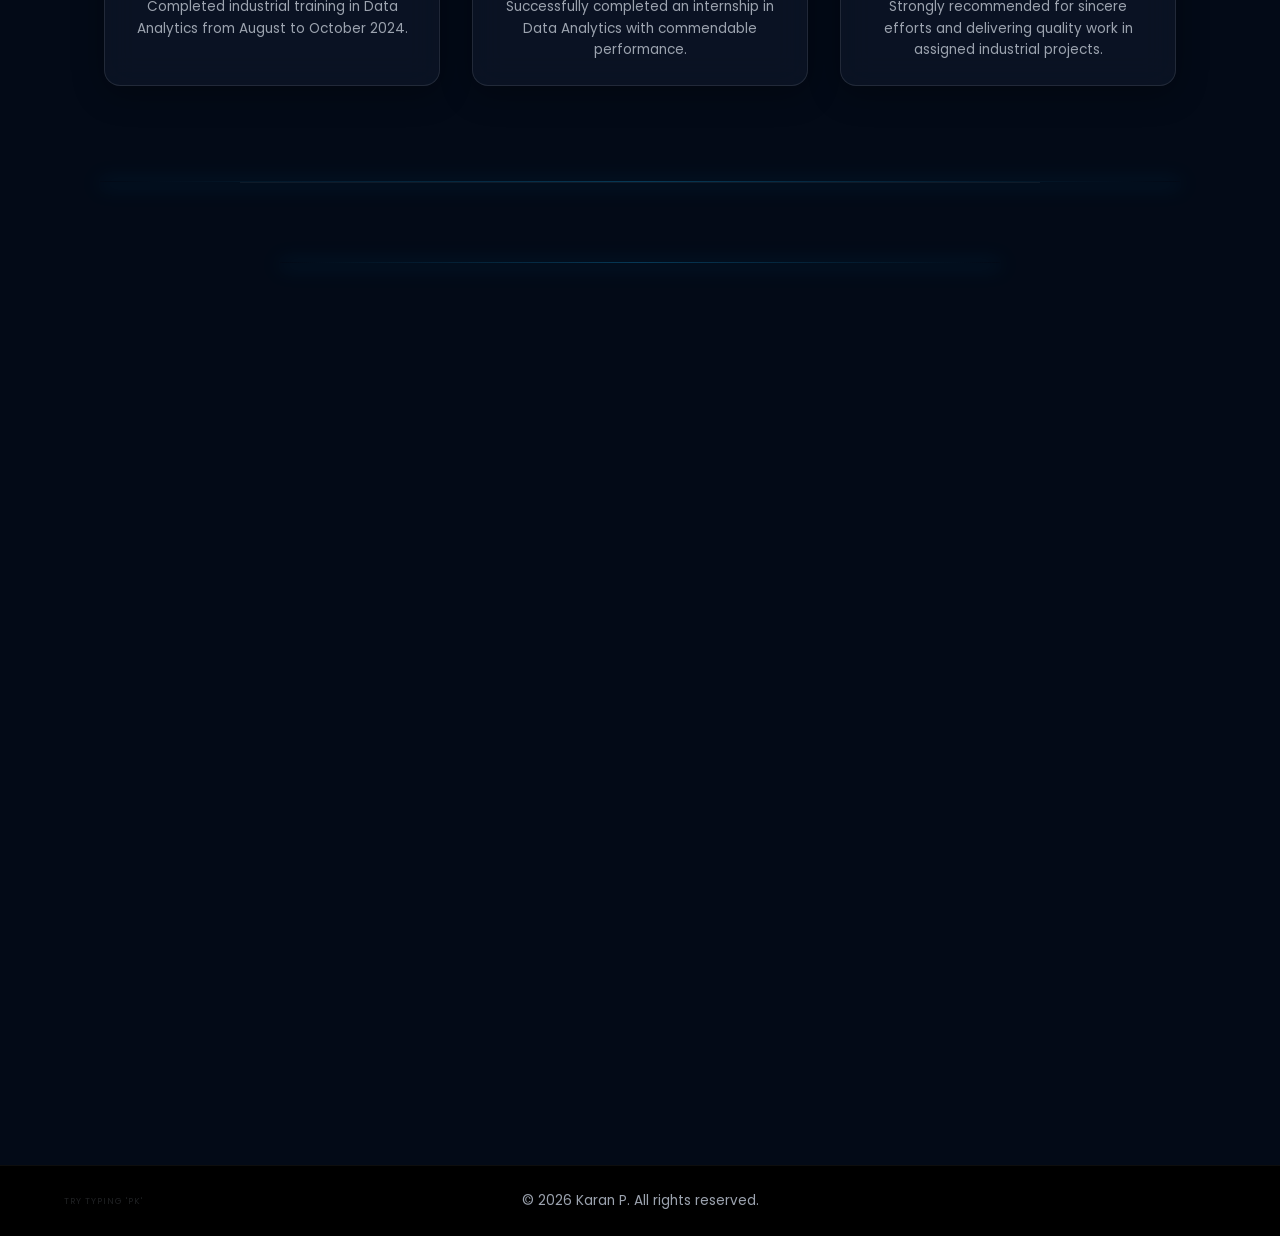
==== commit 17a87a3f: "Update email address to karanprabhakar1310@gmail.com" ====
--- a/index.html
+++ b/index.html
@@ -4,7 +4,7 @@
     <meta charset="UTF-8">
     <meta name="viewport" content="width=device-width, initial-scale=1.0">
     <title>Karan P - Portfolio</title>
-    <link rel="stylesheet" href="style.css?v=1790268197">
+    <link rel="stylesheet" href="style.css?v=1790269521">
     <!-- Font Awesome for icons -->
     <link rel="stylesheet" href="https://cdnjs.cloudflare.com/ajax/libs/font-awesome/6.4.0/css/all.min.css">
     <!-- Devicon for Tech Stack logos -->
@@ -410,7 +410,7 @@
             <div class="skills-grid" style="align-items: start;">
                 <!-- Contact Form -->
                 <div class="glass" style="padding: 3rem;">
-                    <form action="https://formsubmit.co/karanprabhakar13@gmail.com" method="POST" id="contact-form" style="display: flex; flex-direction: column; gap: 1.5rem;">
+                    <form action="https://formsubmit.co/karanprabhakar1310@gmail.com" method="POST" id="contact-form" style="display: flex; flex-direction: column; gap: 1.5rem;">
                         <div style="display: flex; flex-direction: column; gap: 0.5rem;">
                             <label for="name" style="color: var(--text-primary); font-weight: 500;">Name</label>
                             <input type="text" id="name" name="name" required style="padding: 1rem; border-radius: 8px; background: rgba(0,0,0,0.2); border: 1px solid rgba(255,255,255,0.1); color: white; font-family: 'Poppins', sans-serif;" placeholder="Your Name">
@@ -448,11 +448,11 @@
                         LinkedIn Network
                     </a>
                     
-                    <a href="mailto:karanprabhakar13@gmail.com" style="display: flex; align-items: center; gap: 1rem; color: var(--text-primary); text-decoration: none; font-size: 1.2rem; transition: color 0.3s;">
+                    <a href="mailto:karanprabhakar1310@gmail.com" style="display: flex; align-items: center; gap: 1rem; color: var(--text-primary); text-decoration: none; font-size: 1.2rem; transition: color 0.3s;">
                         <div style="width: 50px; height: 50px; border-radius: 50%; background: rgba(255,255,255,0.05); display: flex; align-items: center; justify-content: center; font-size: 1.5rem; transition: transform 0.3s;" class="social-icon">
                             <i class="fas fa-envelope"></i>
                         </div>
-                        karanprabhakar13@gmail.com
+                        karanprabhakar1310@gmail.com
                     </a>
                 </div>
             </div>
@@ -507,6 +507,6 @@
     <script src="https://cdn.jsdelivr.net/npm/canvas-confetti@1.6.0/dist/confetti.browser.min.js"></script>
     <script src="https://cdn.jsdelivr.net/npm/chart.js"></script>
     <script src="click-spark.js?v=1789850035"></script>
-    <script src="script.js?v=1790269028"></script>
+    <script src="script.js?v=1790269521"></script>
 </body>
 </html>
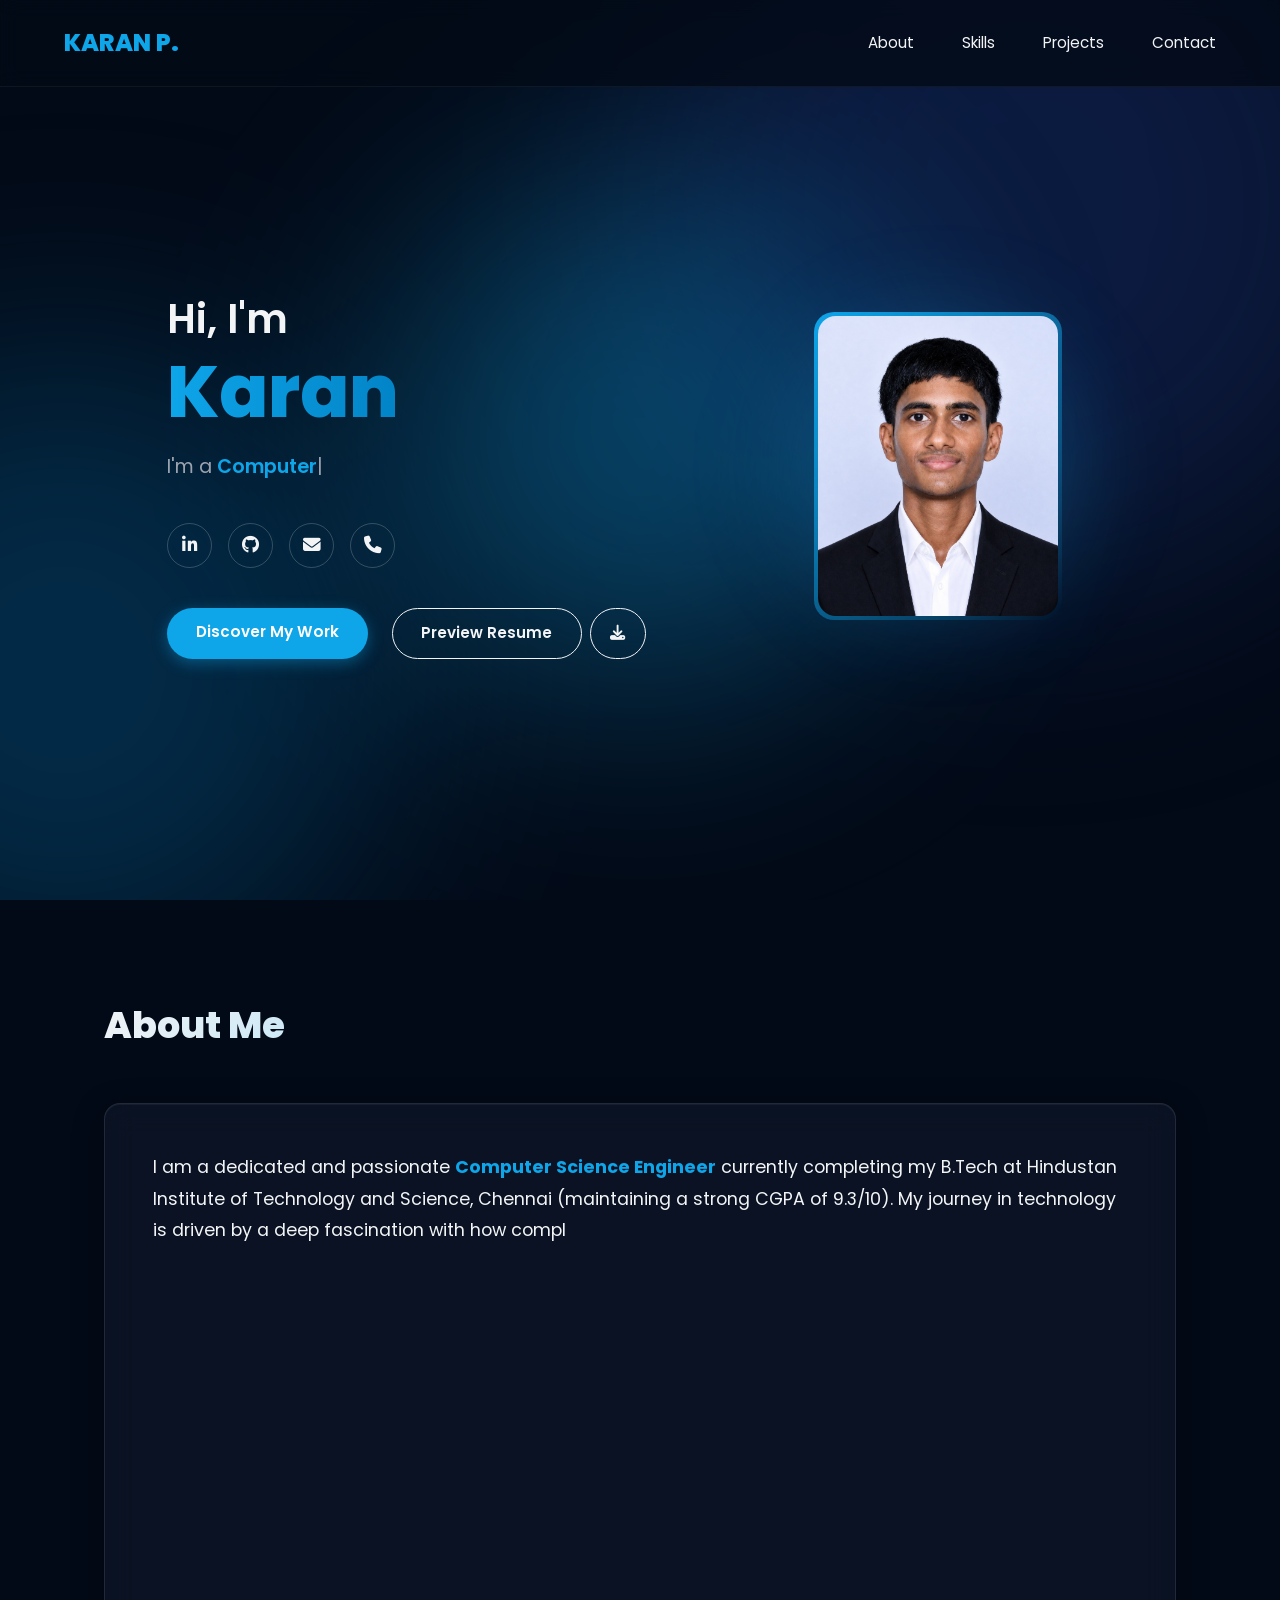
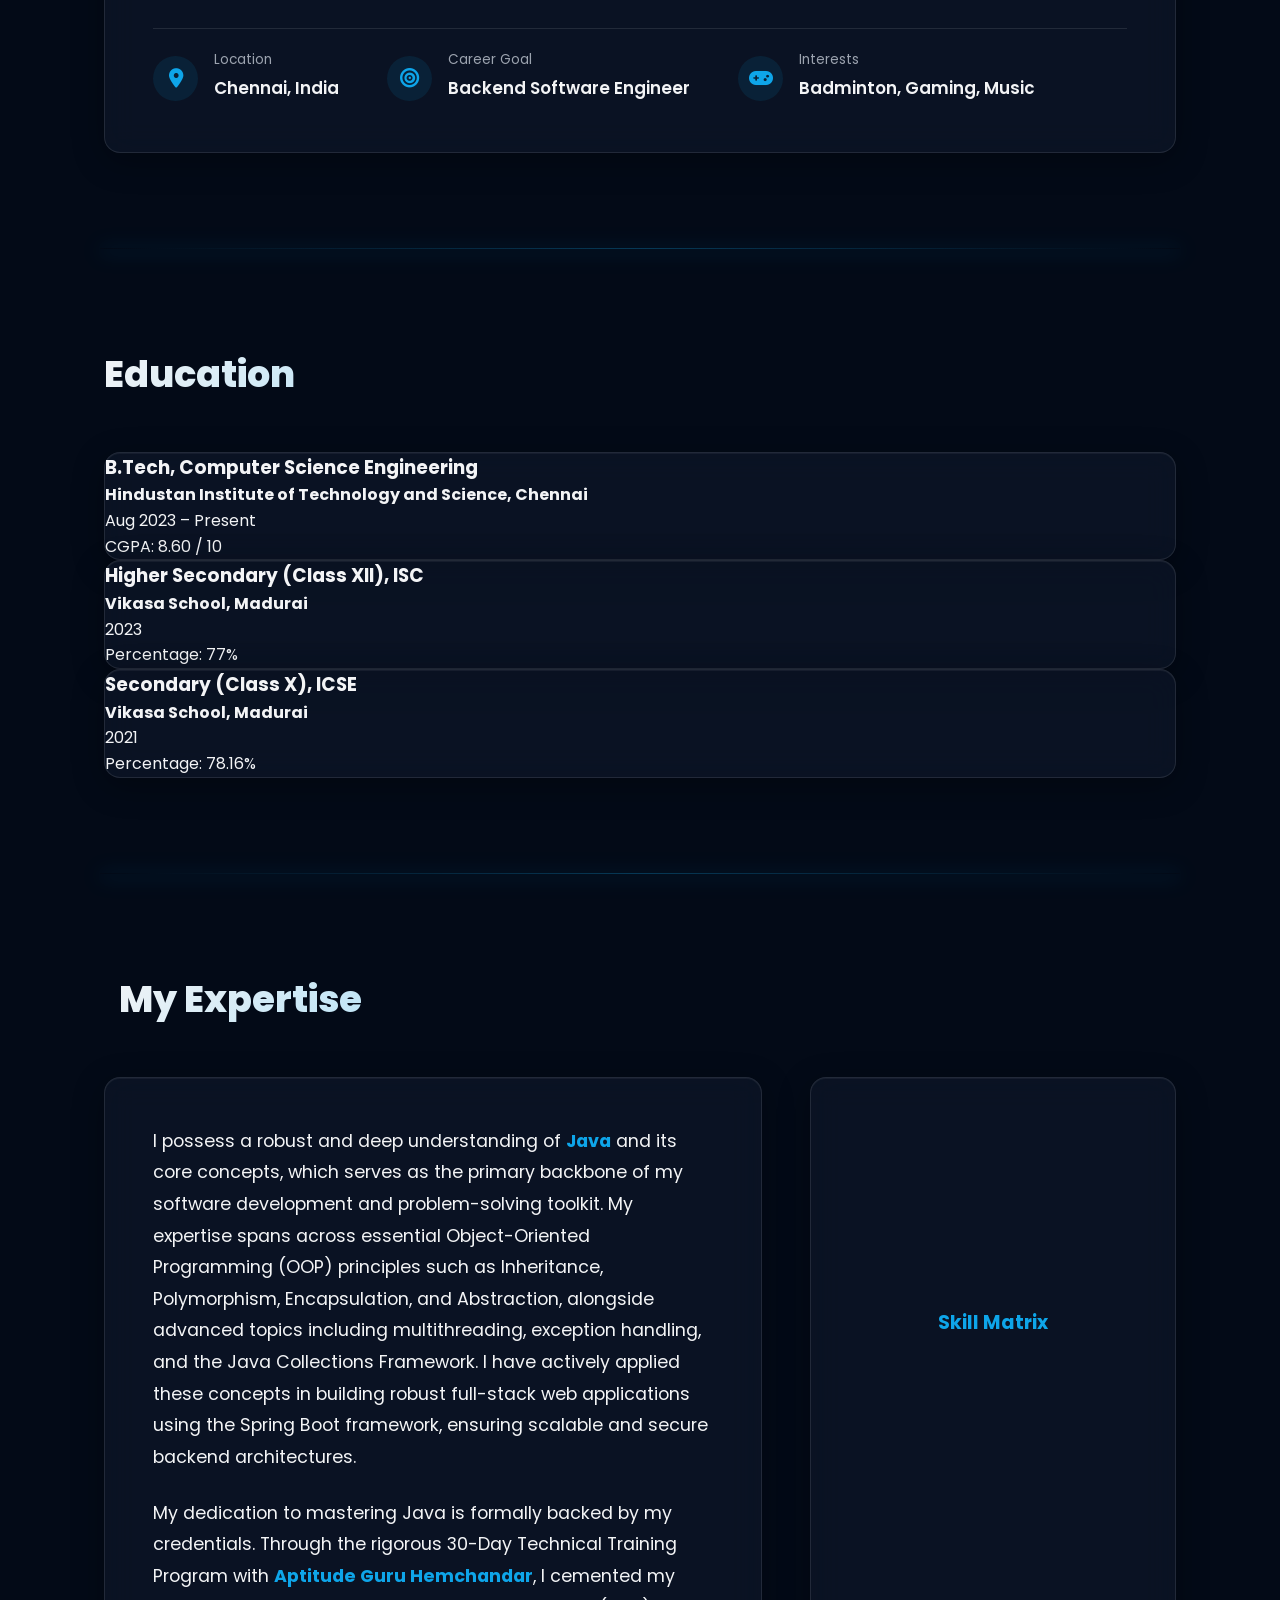
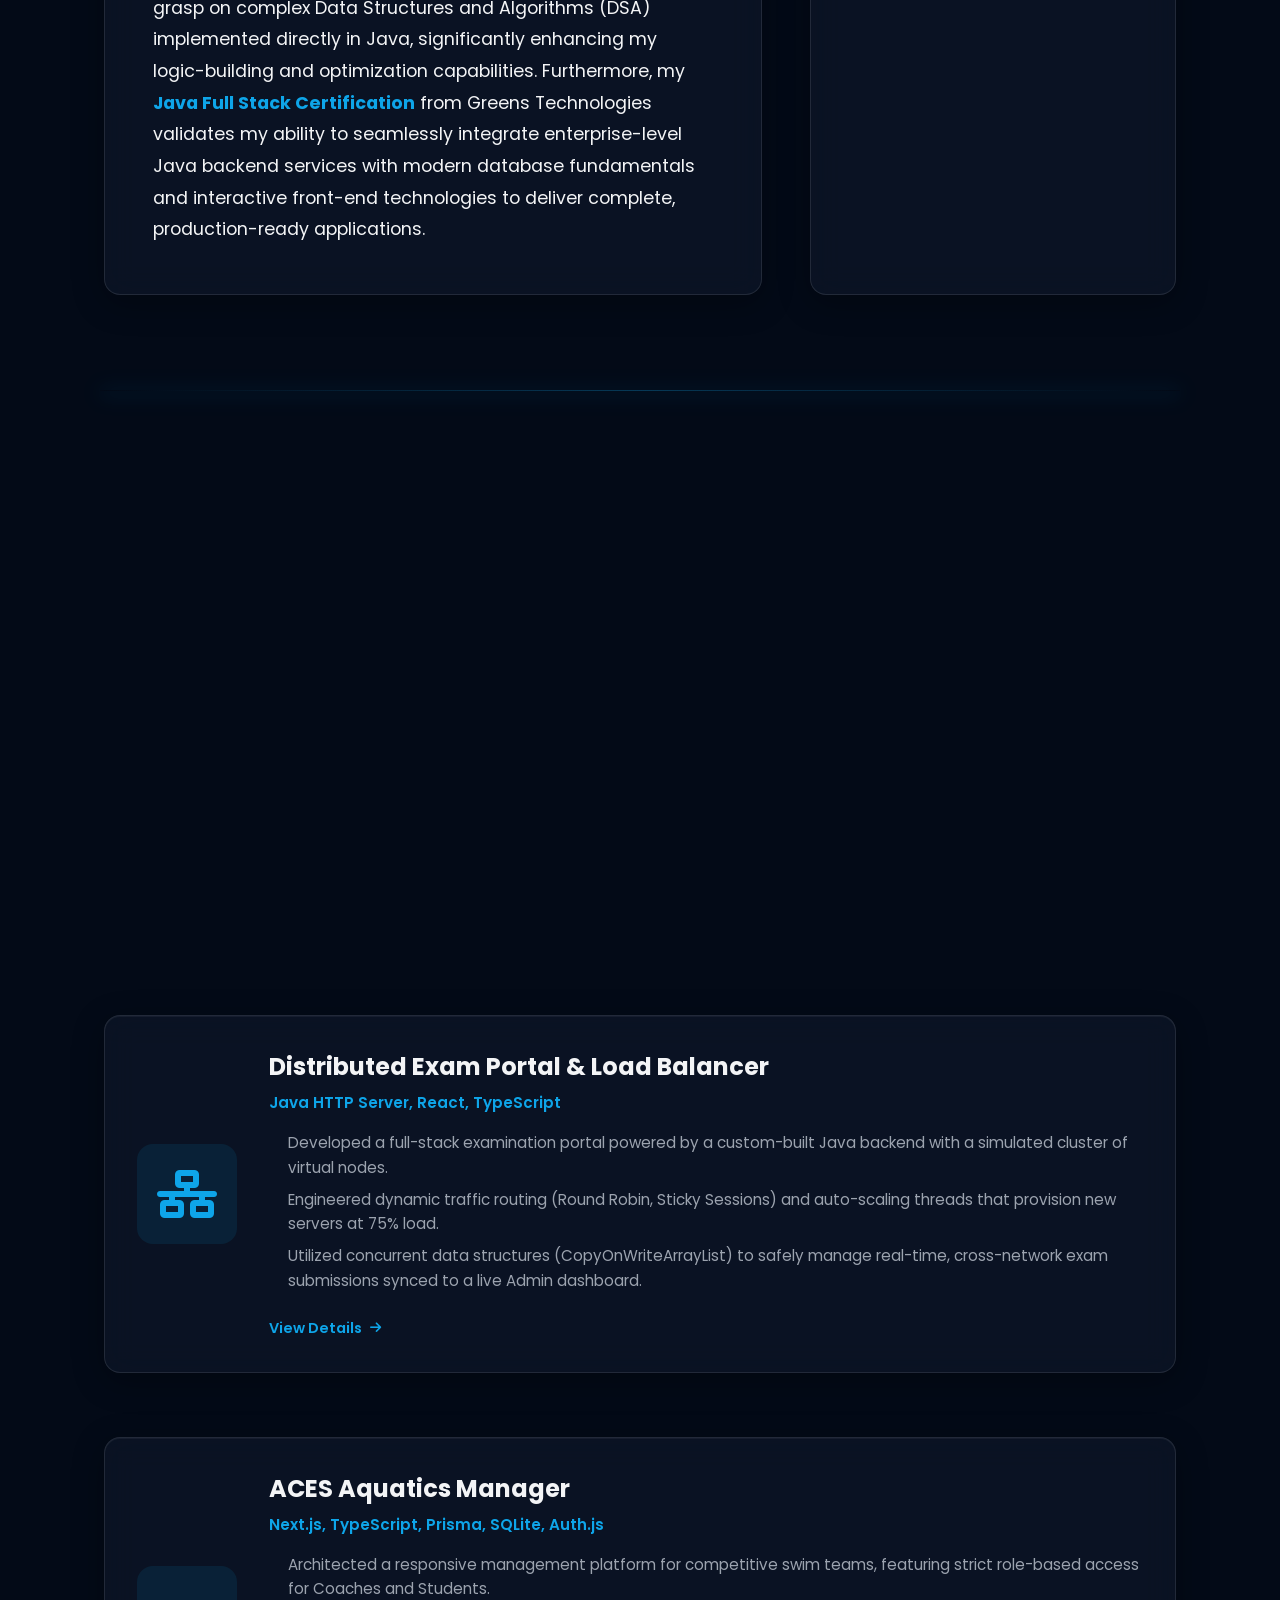
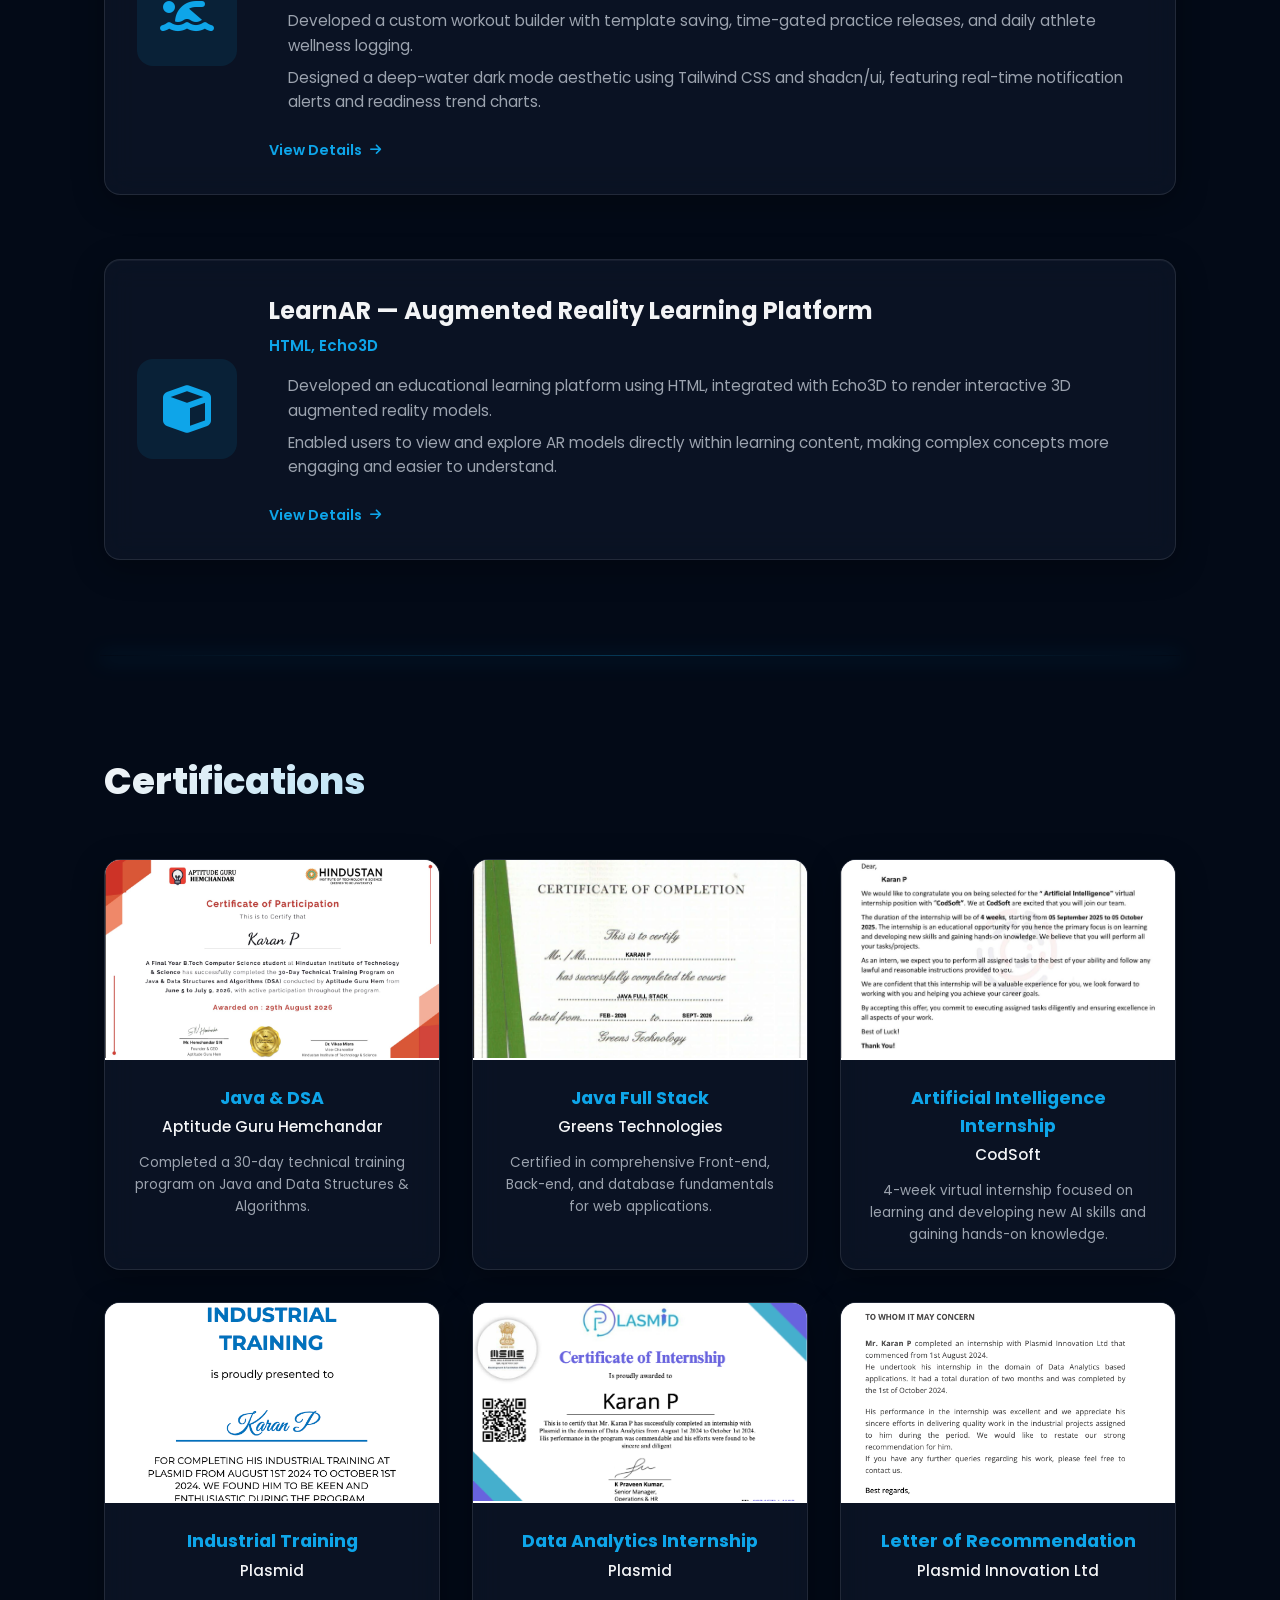
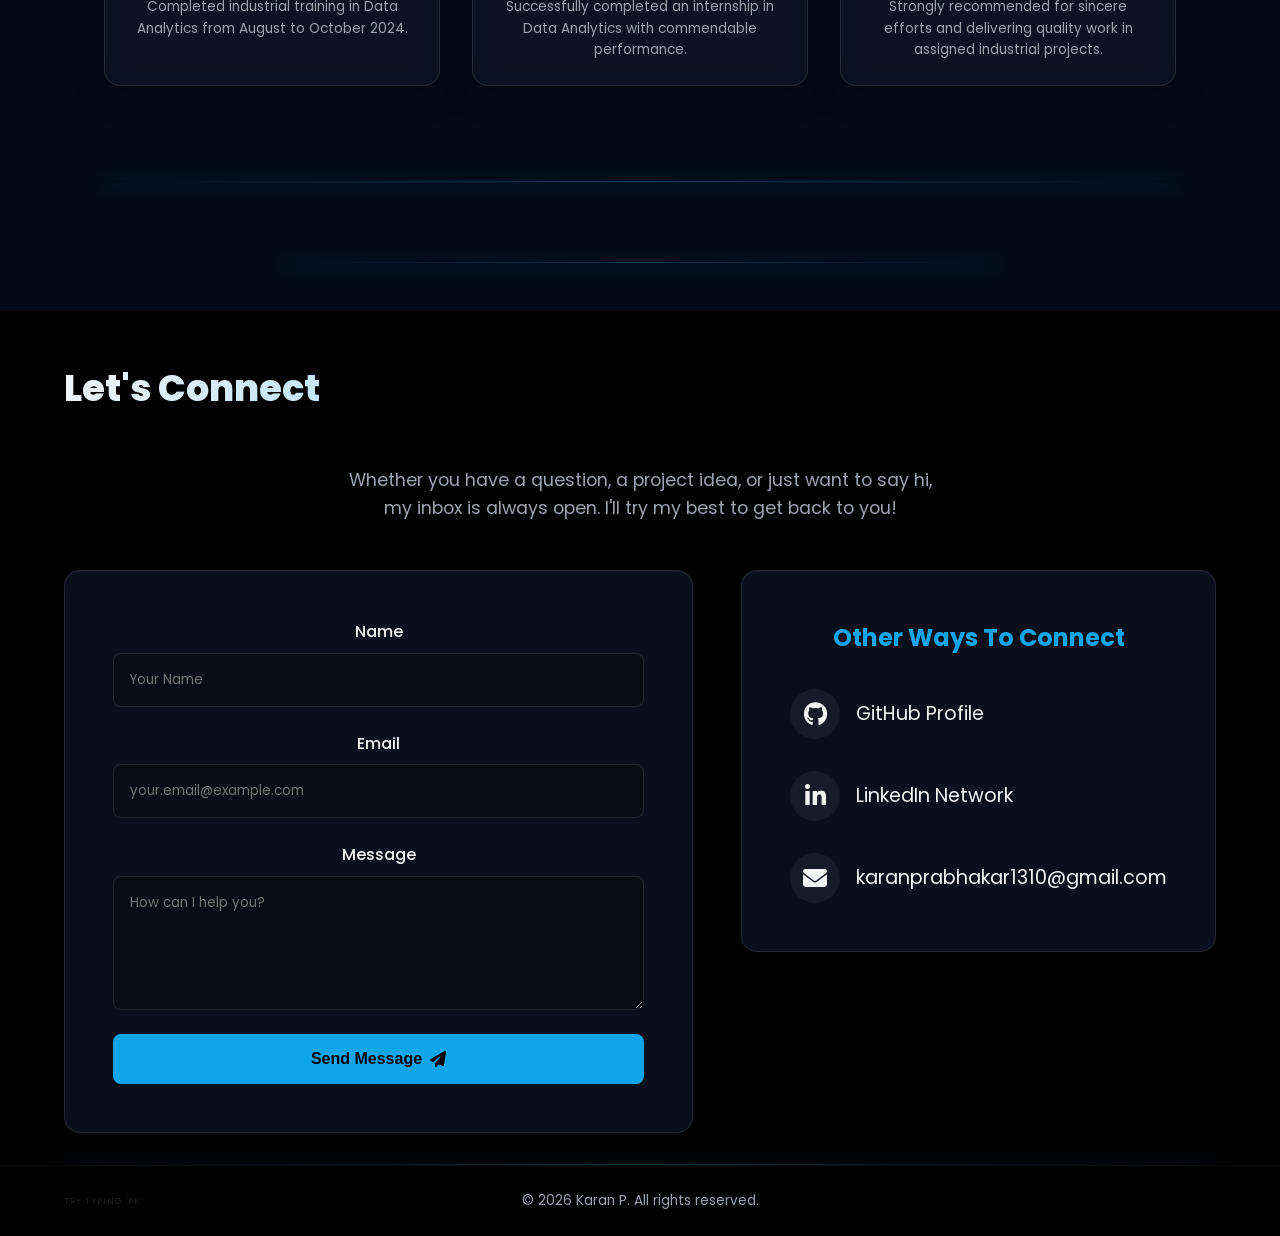
==== commit 724b59b6: "Fix modal header wrapping for long titles" ====
--- a/index.html
+++ b/index.html
@@ -4,7 +4,7 @@
     <meta charset="UTF-8">
     <meta name="viewport" content="width=device-width, initial-scale=1.0">
     <title>Karan P - Portfolio</title>
-    <link rel="stylesheet" href="style.css?v=1790269521">
+    <link rel="stylesheet" href="style.css?v=1790269556">
     <!-- Font Awesome for icons -->
     <link rel="stylesheet" href="https://cdnjs.cloudflare.com/ajax/libs/font-awesome/6.4.0/css/all.min.css">
     <!-- Devicon for Tech Stack logos -->
--- a/style.css
+++ b/style.css
@@ -631,7 +631,9 @@
 .modal-header {
     display: flex;
     justify-content: space-between;
-    align-items: center;
+    align-items: flex-start;
+    flex-wrap: wrap;
+    gap: 1rem;
     padding: 1.5rem 5%;
     border-bottom: 1px solid rgba(255, 255, 255, 0.1);
 }
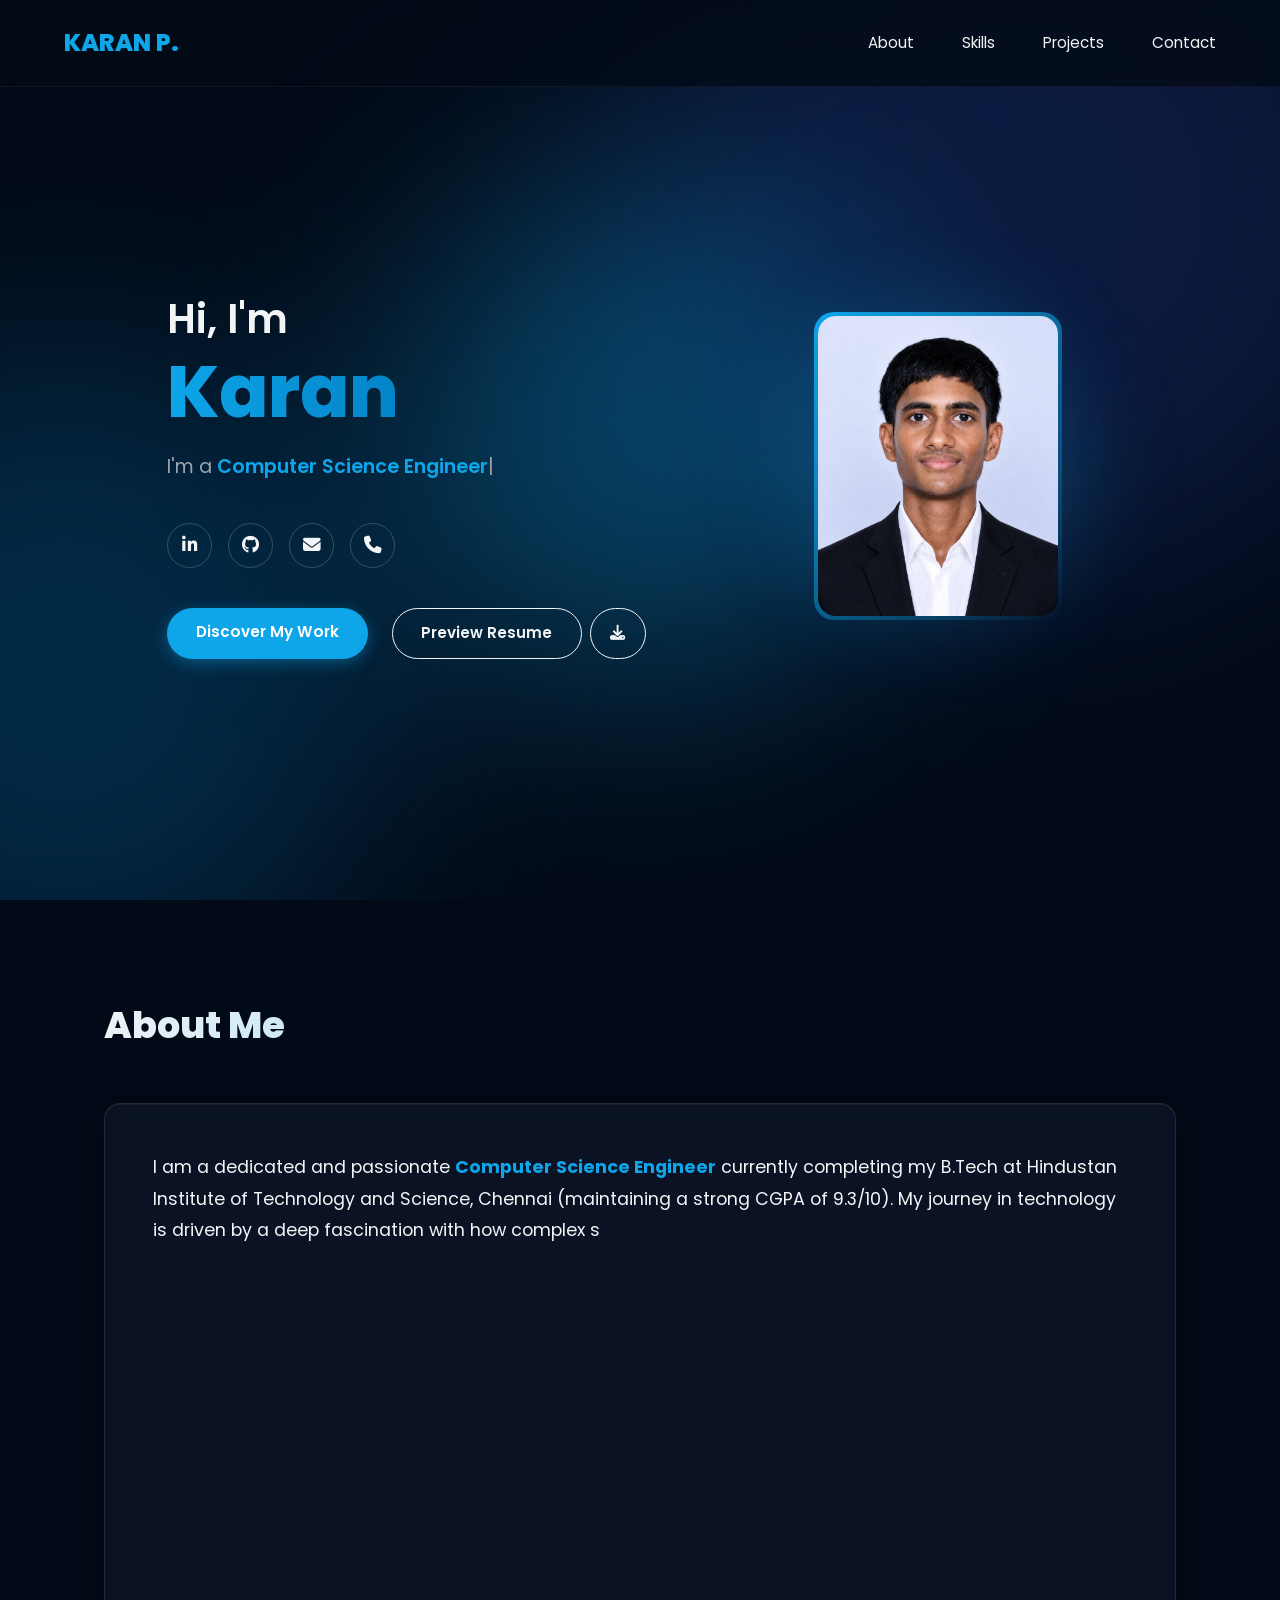
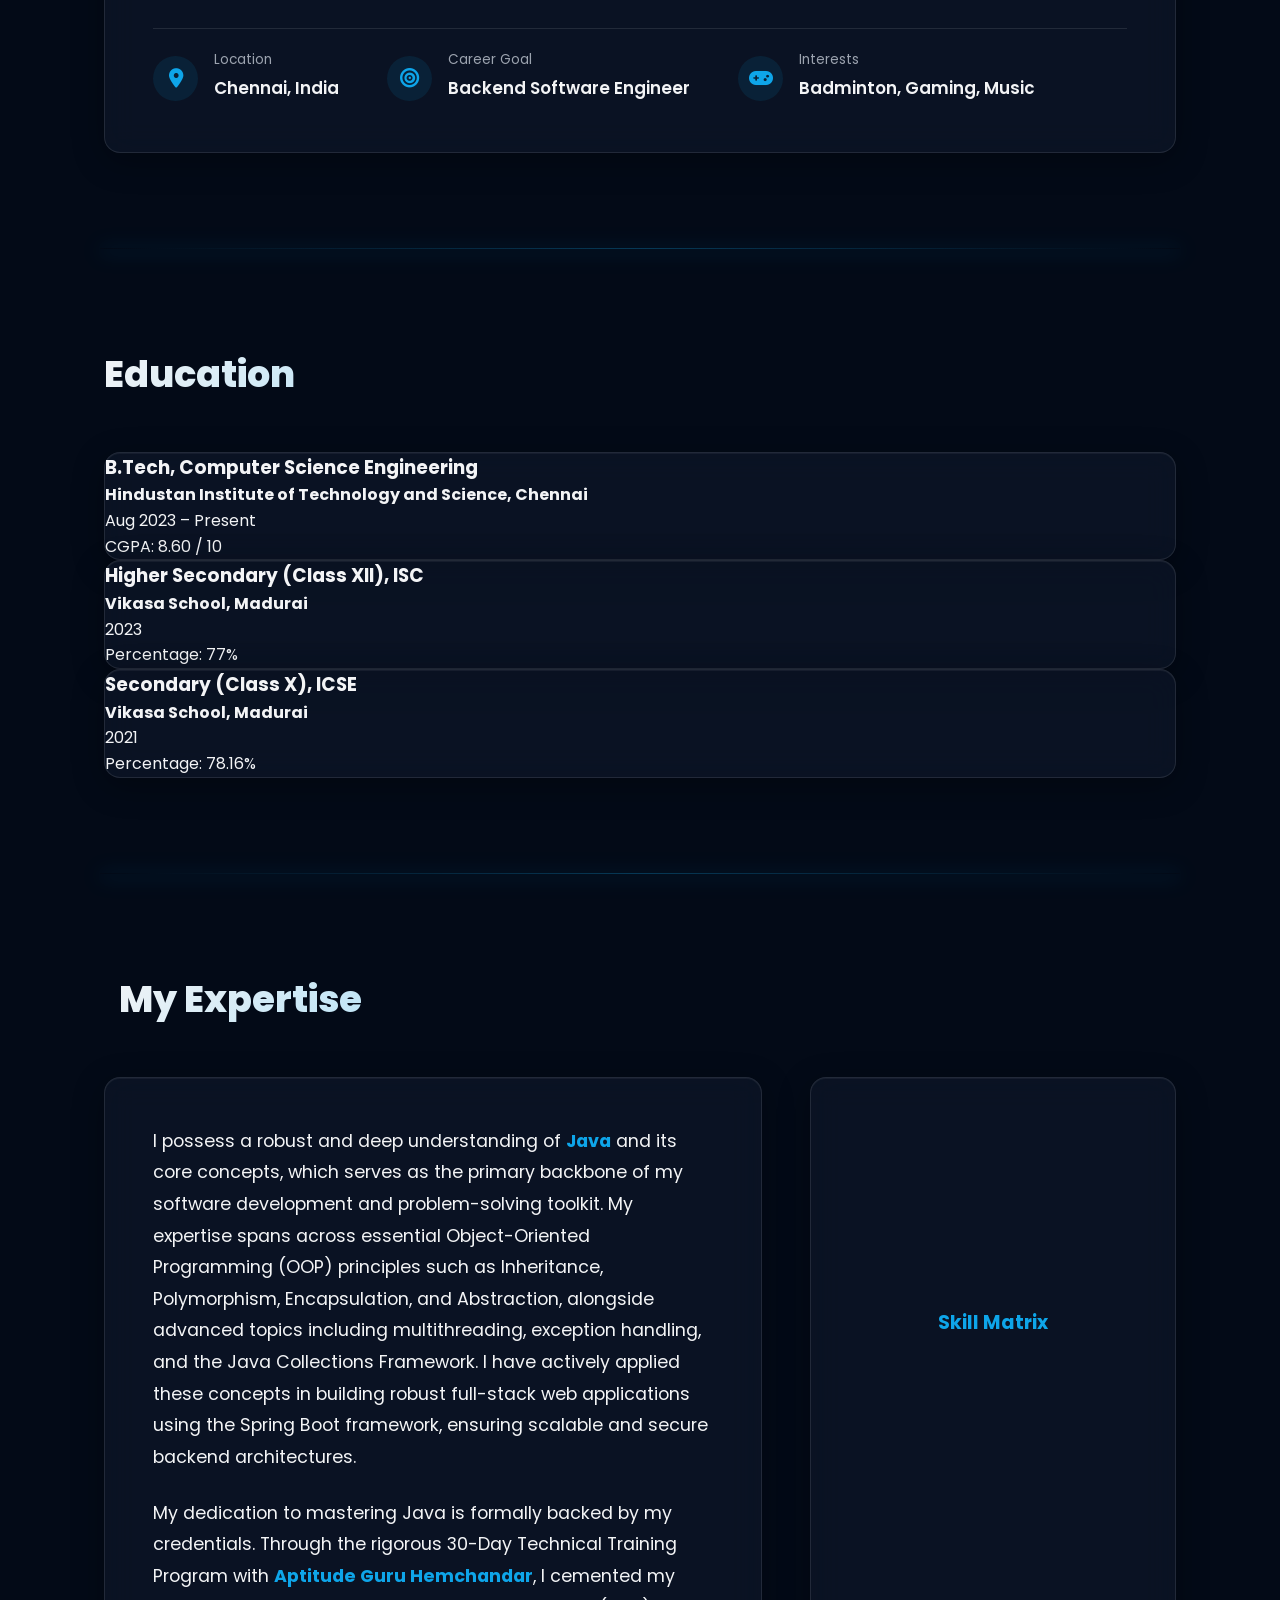
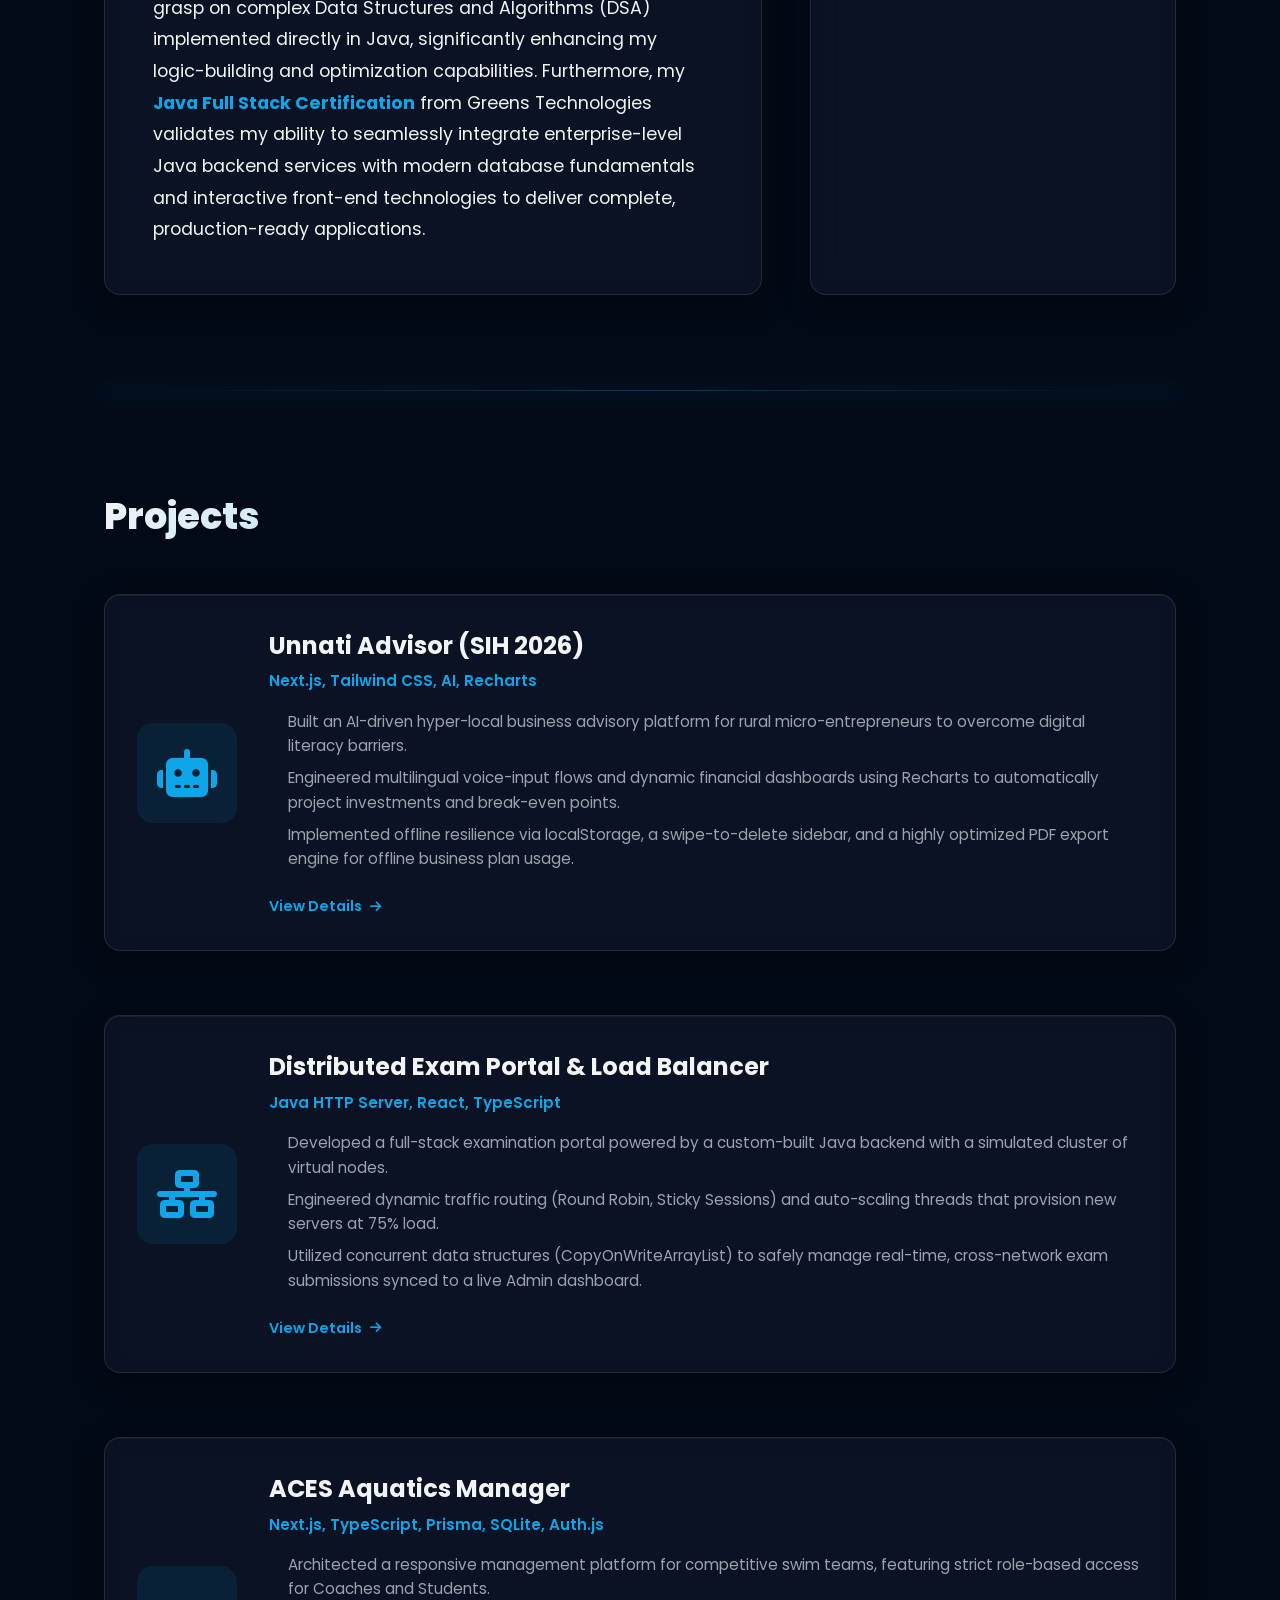
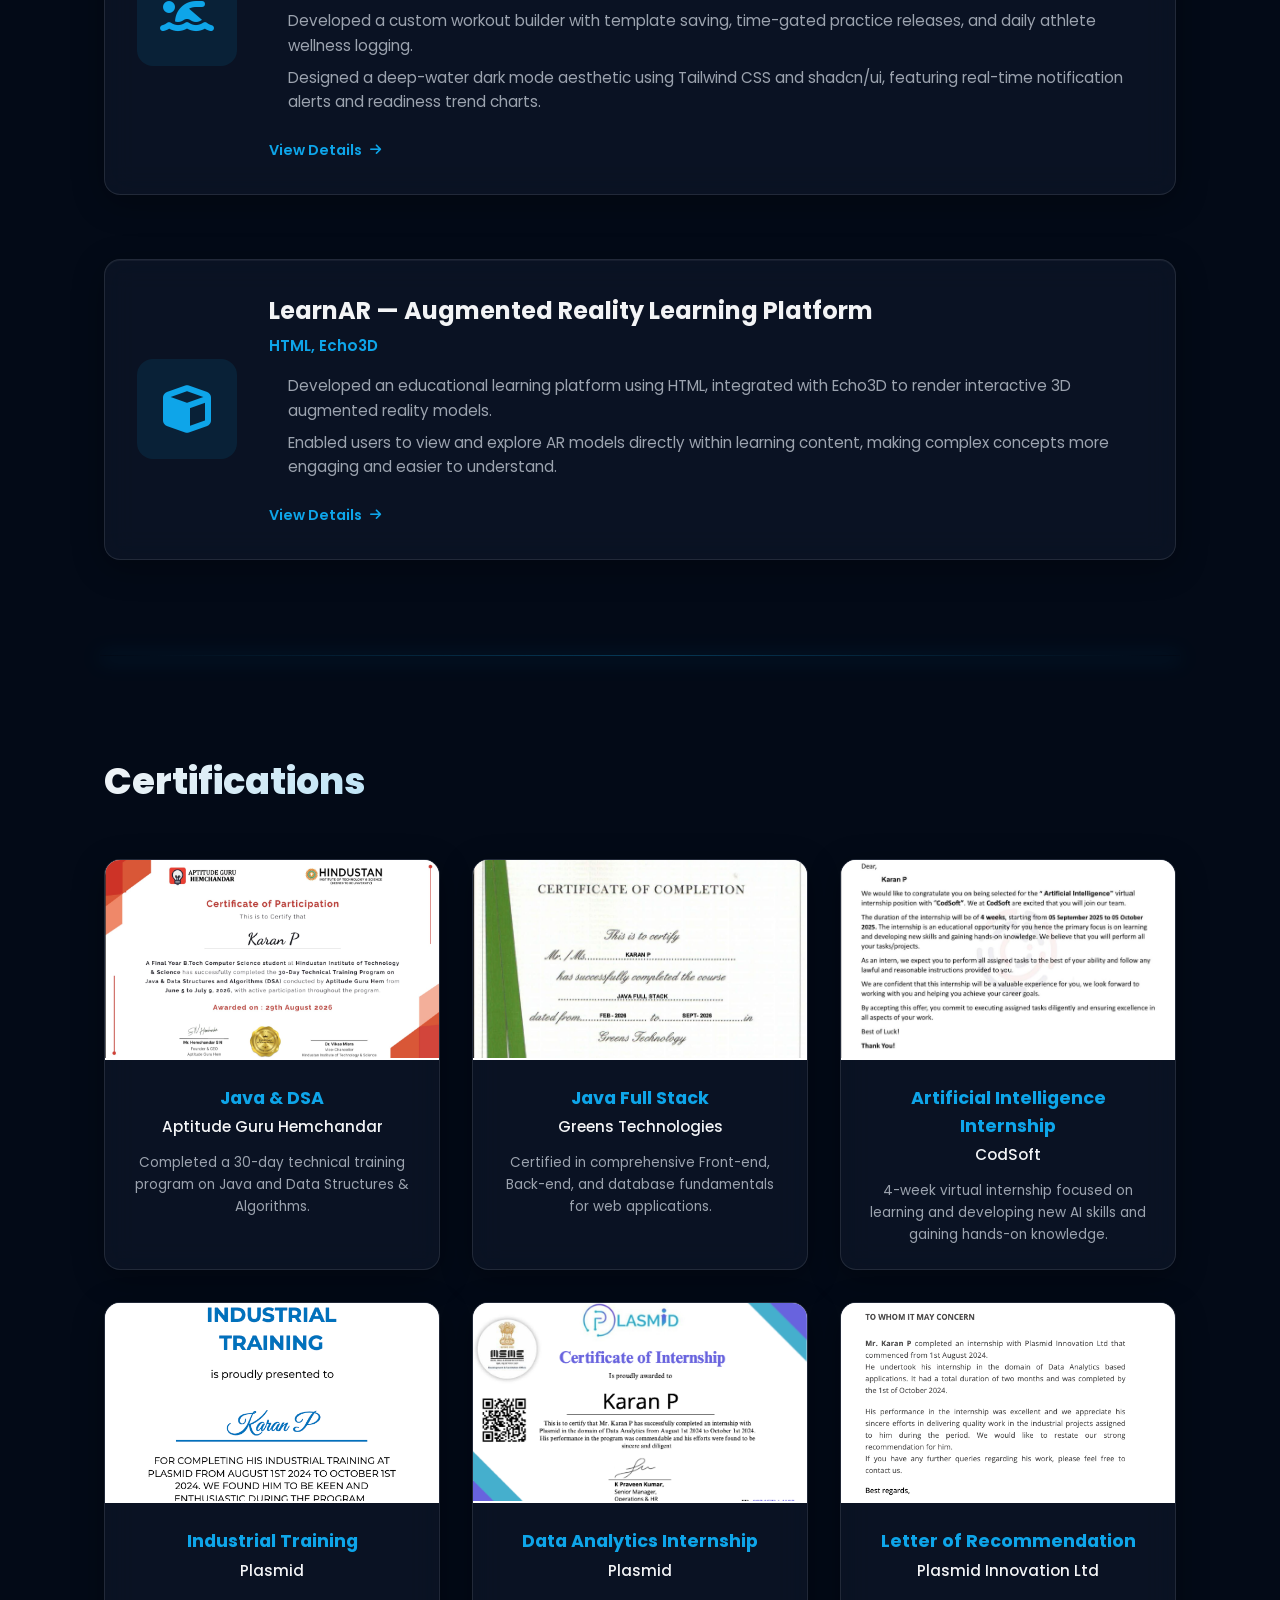
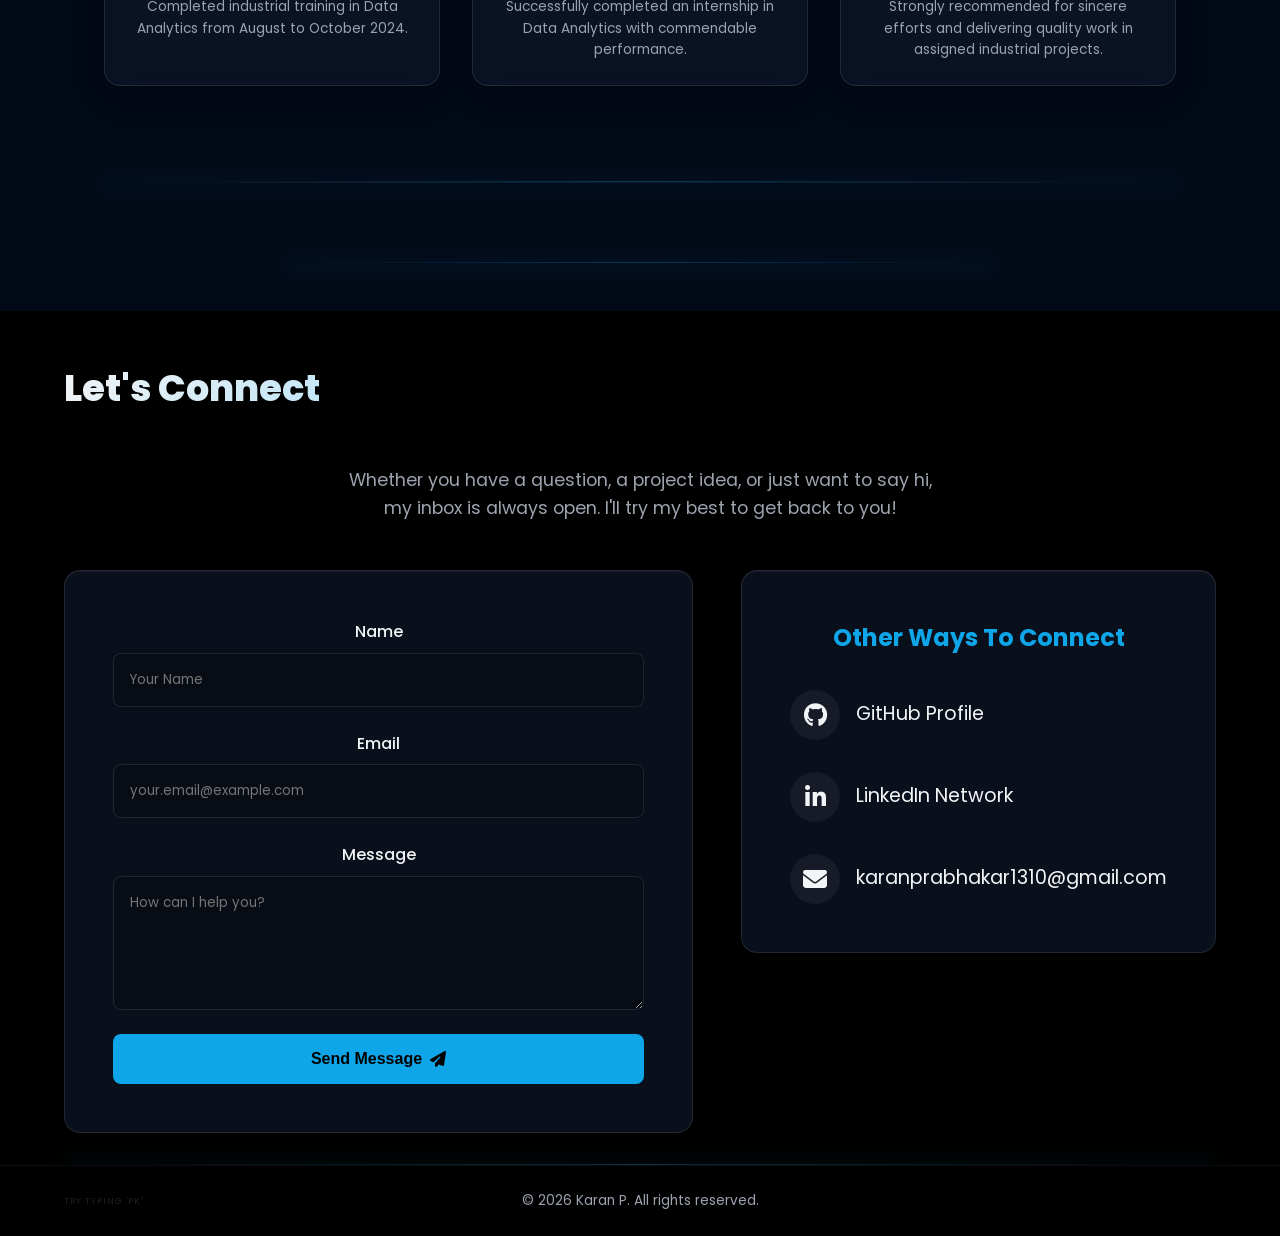
==== commit fe204934: "Fix modal buttons not opening links due to smooth-scroll interference" ====
--- a/index.html
+++ b/index.html
@@ -507,6 +507,6 @@
     <script src="https://cdn.jsdelivr.net/npm/canvas-confetti@1.6.0/dist/confetti.browser.min.js"></script>
     <script src="https://cdn.jsdelivr.net/npm/chart.js"></script>
     <script src="click-spark.js?v=1789850035"></script>
-    <script src="script.js?v=1790269521"></script>
+    <script src="script.js?v=1790269645"></script>
 </body>
 </html>
